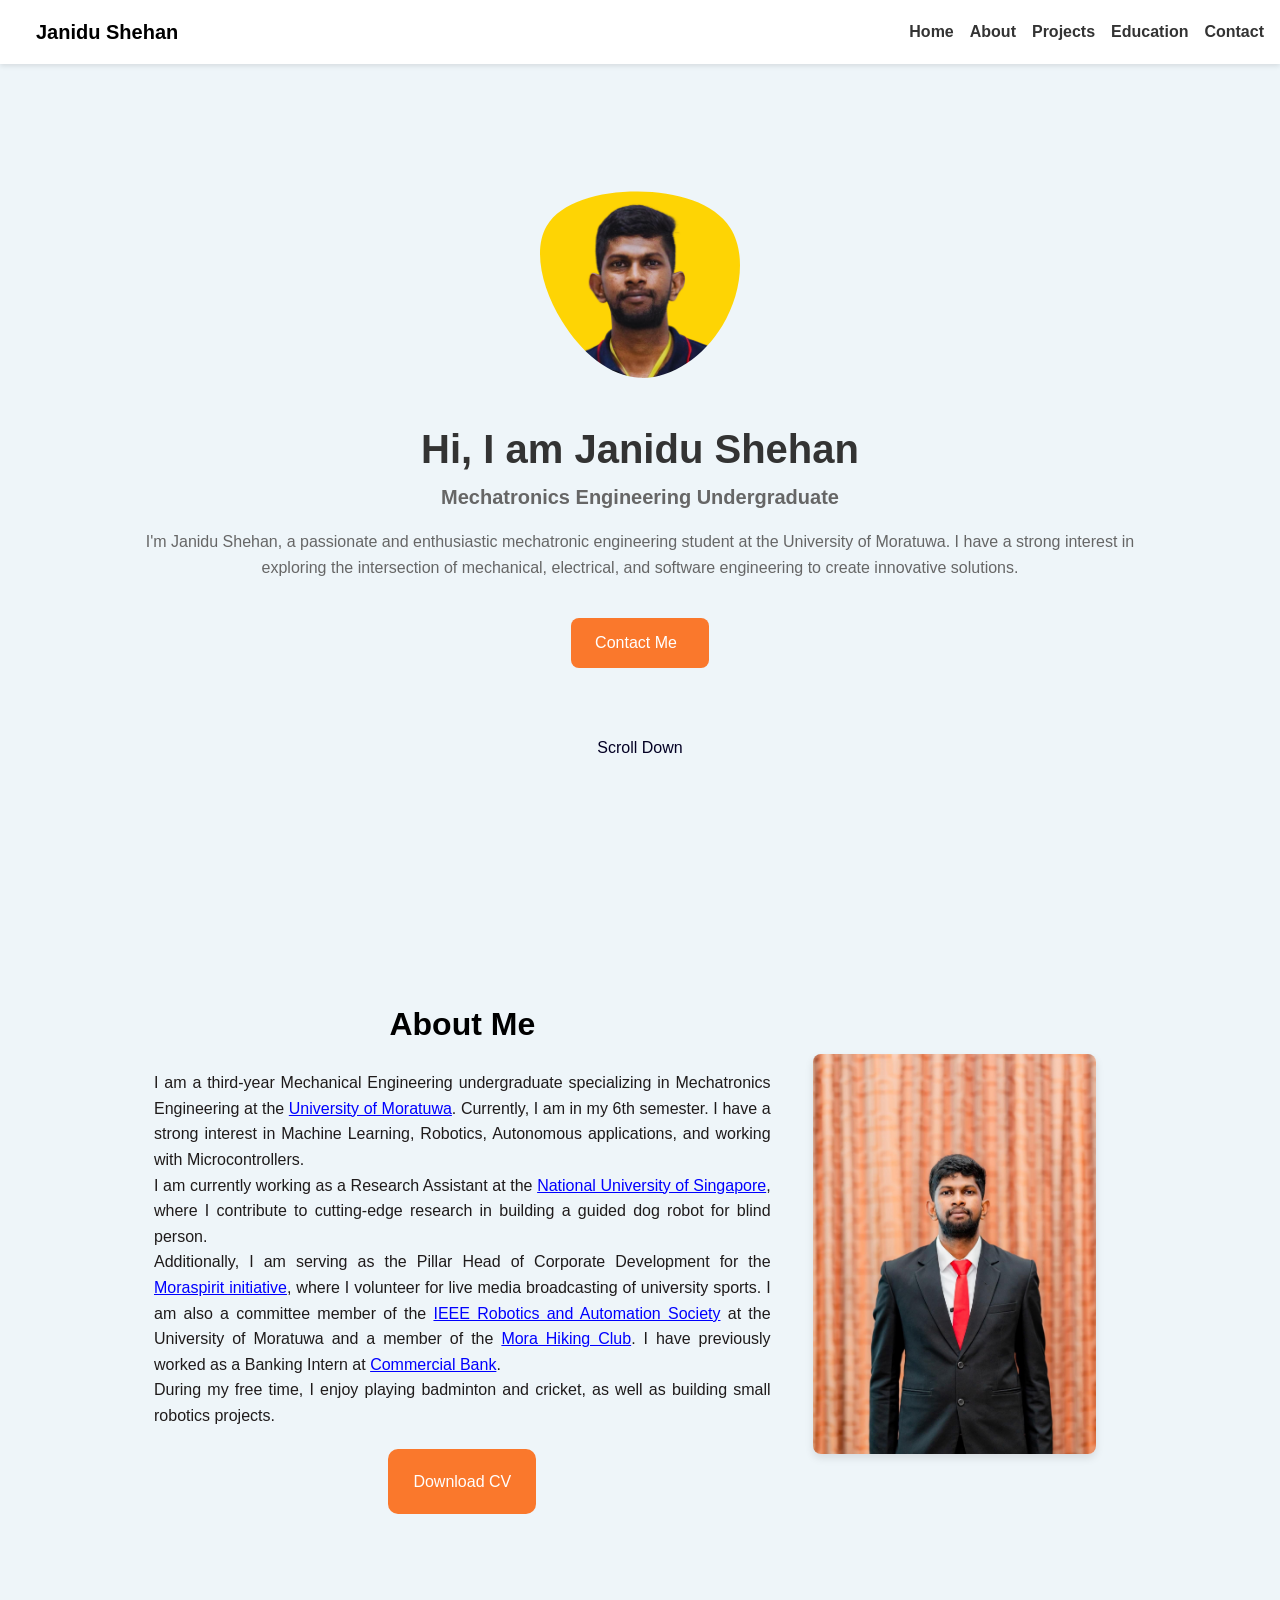
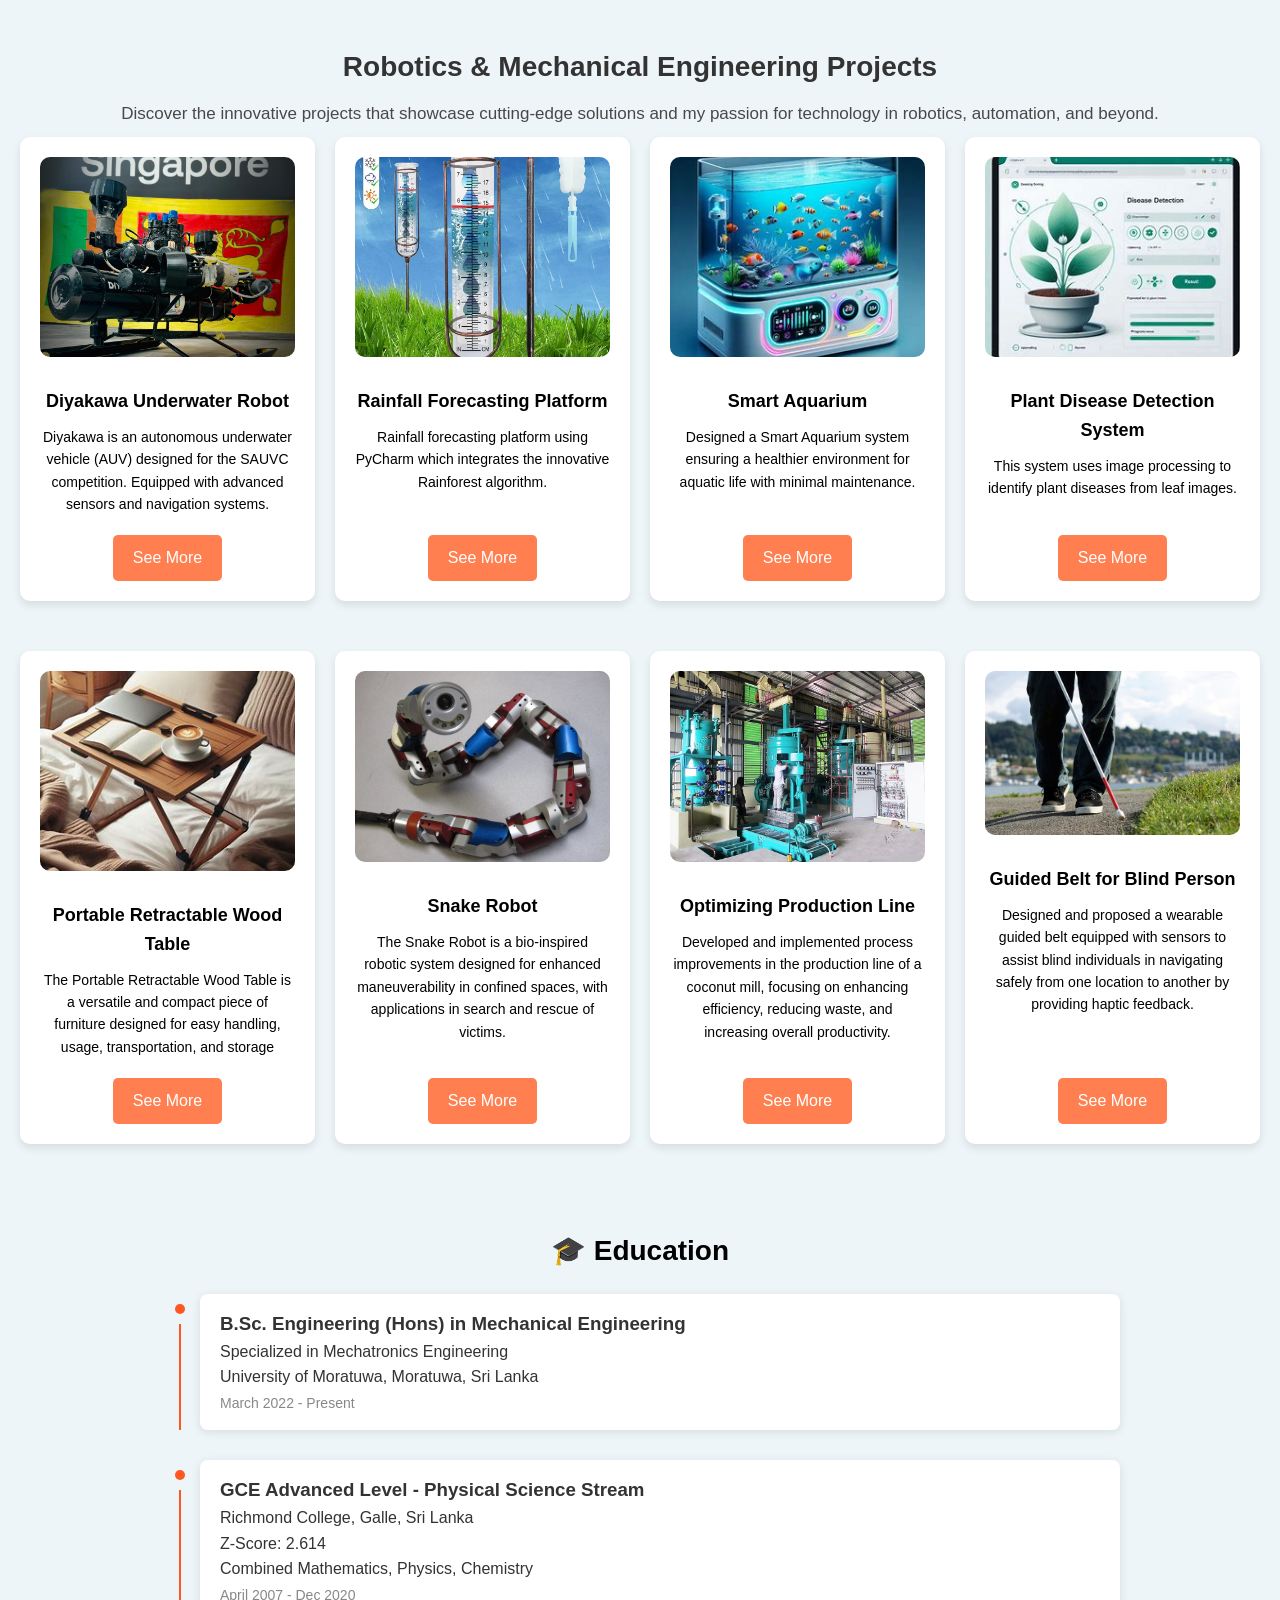
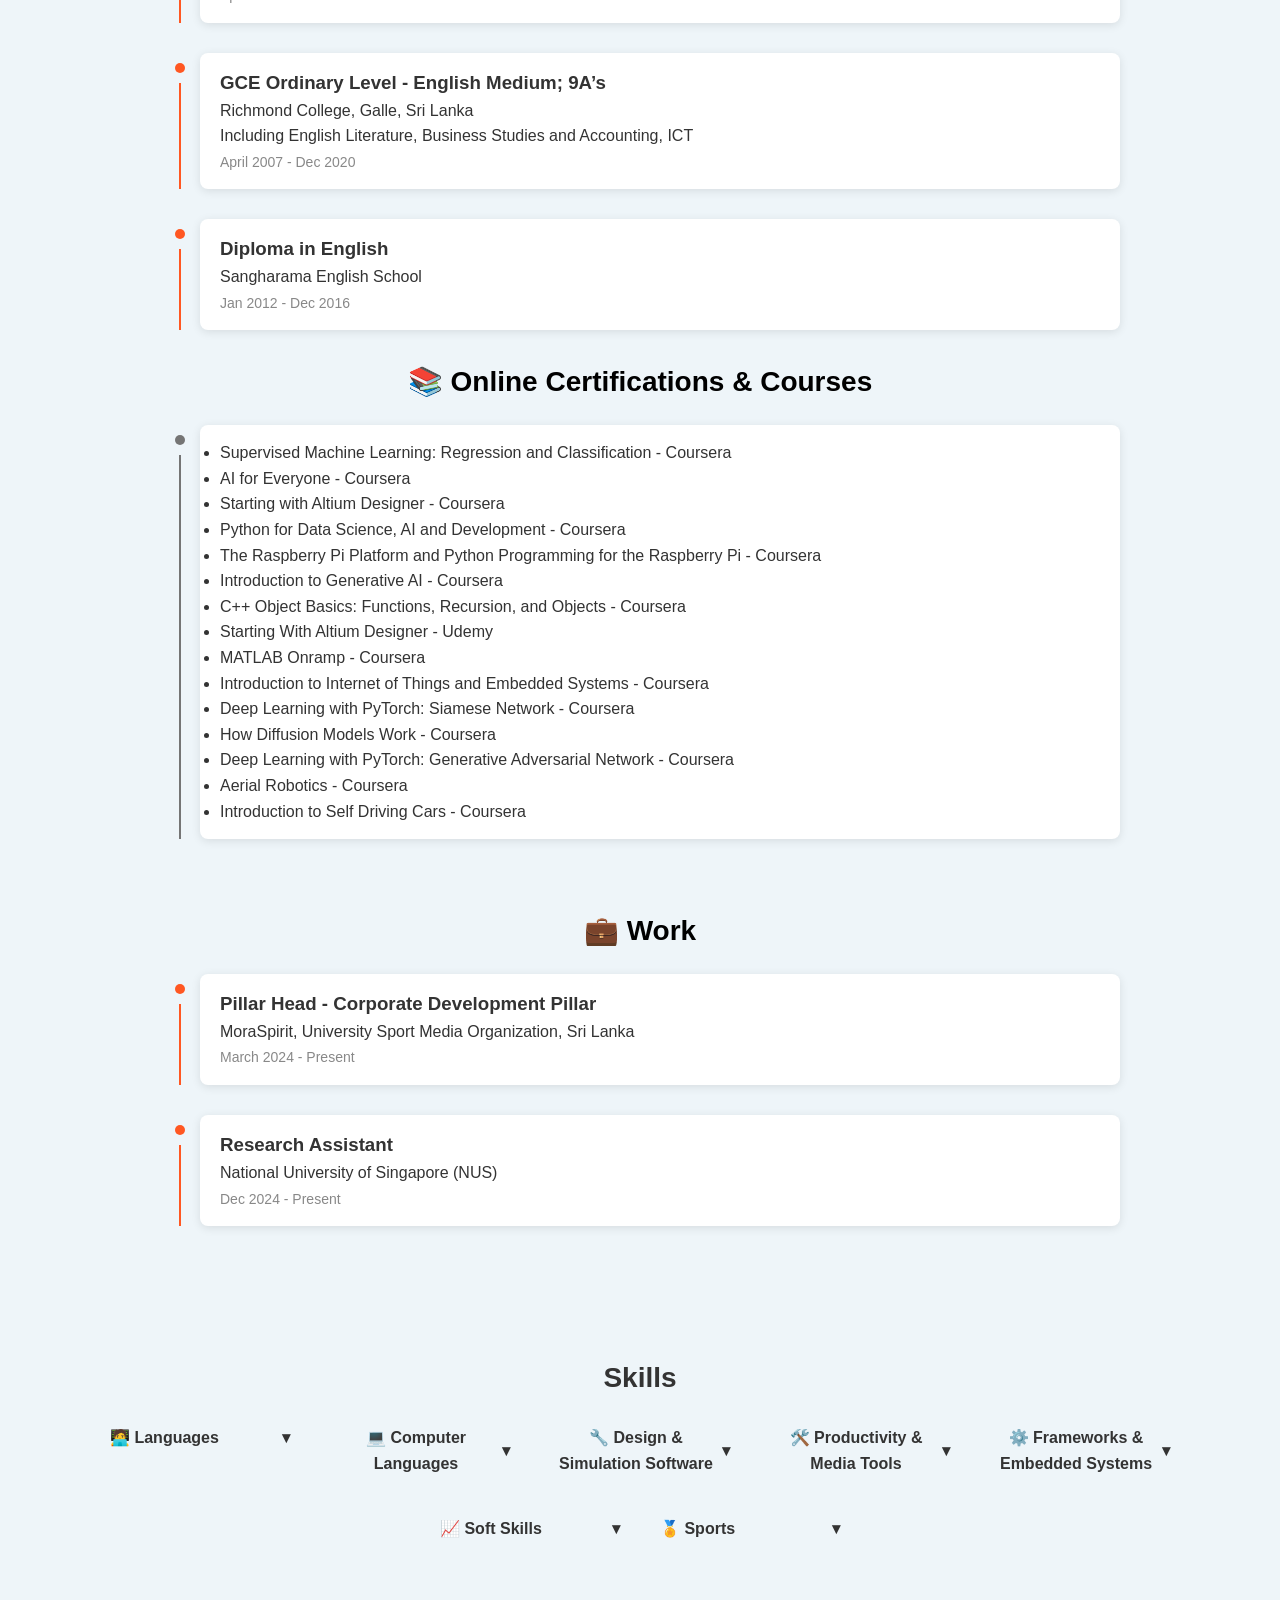
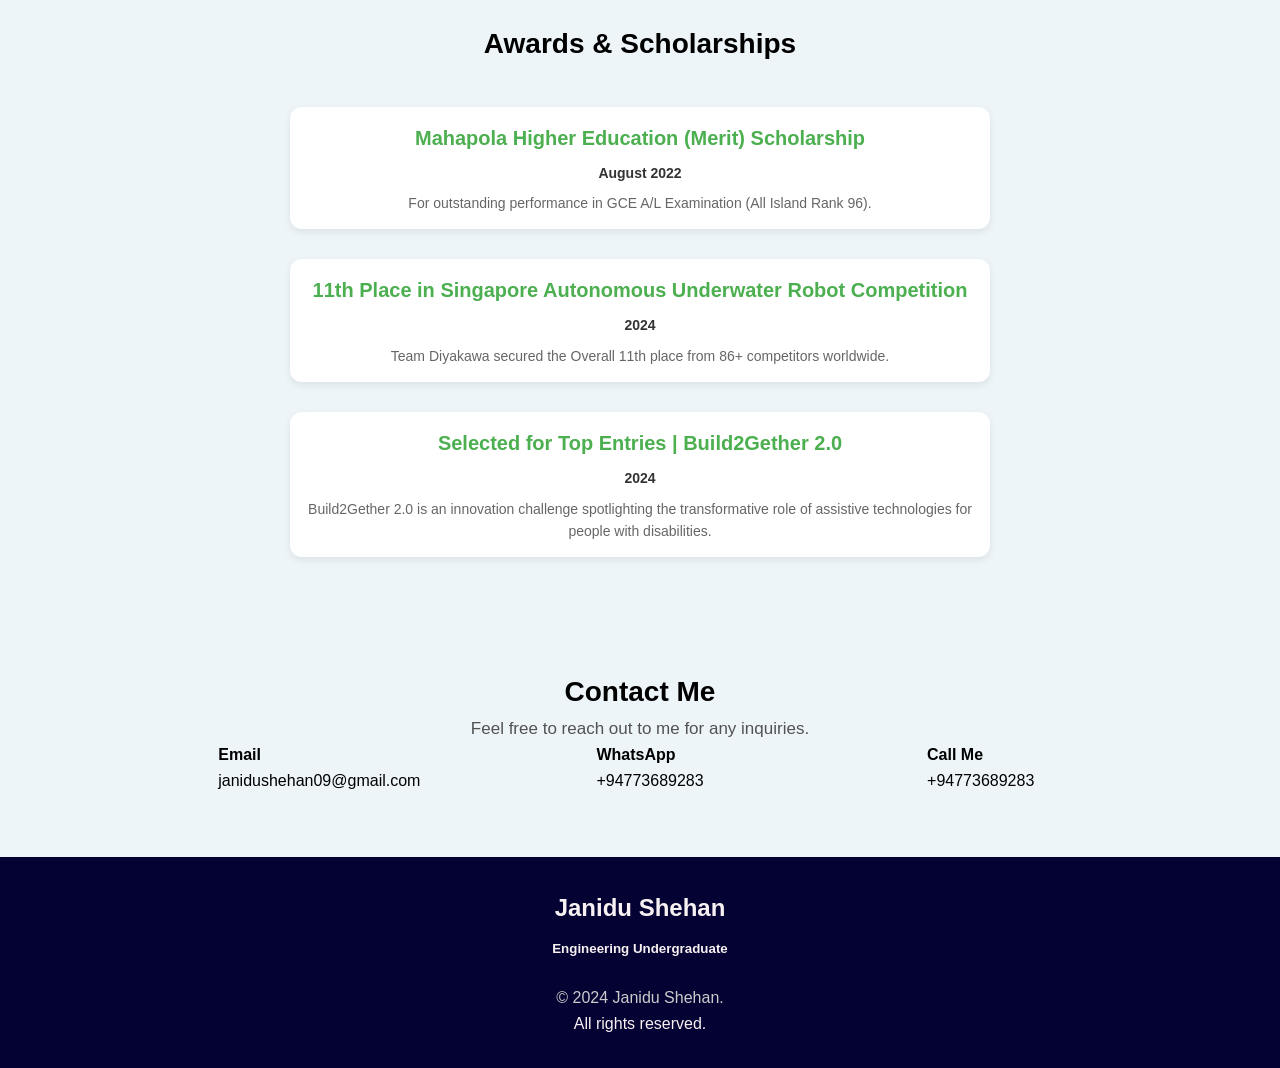
==== index.html @ 2616cb3a "Add files via upload" ====
<!DOCTYPE html>
<html lang="en">
<head>
    <meta charset="UTF-8">
    <meta name="viewport" content="width=device-width, initial-scale=1.0">
    <title>Janidu Shehan's Portfolio</title>
    
    <link rel="stylesheet" href="index.css">
    <link rel="stylesheet" href="https://unicons.iconscout.com/release/v4.0.0/css/line.css">
</head>
<body>
    <!--==================== HEADER ====================-->
    <header class="header" id="header">
        <div class="nav__name">Janidu Shehan</div>


            
        <!-- Navigation Menu for Desktop -->
        <nav class="nav__menu-desktop">
            <ul class="nav__list">
                <li><a href="#home">Home</a></li>
                <li><a href="#about">About</a></li>
                <li><a href="#projects">Projects</a></li>
                <li><a href="#education">Education</a></li>
                <li><a href="#contact">Contact</a></li>
            </ul>
        </nav>
    
    </header>
    
    
    
    
    
    <!--==================== MAIN ====================-->
    <main class="main">
        <!--==================== HOME ====================-->
        <section class="home section" id="home" data-id="home">
            <div class="home__container container grid">
                <div class="home__content grid">
                    <div class="home__social">
                        <a href="https://www.linkedin.com/in/janidu-shehan-0a9076200?utm_source=share&utm_campaign=share_via&utm_content=profile&utm_medium=ios_app&lipi=urn%3Ali%3Apage%3Ad_flagship3_profile_view_base%3BbNlo%2BpvkT2uYwaKYyNKErA%3D%3D" target="_blank" class="home__social-icon">
                            <i class="uil uil-linkedin-alt"></i>
                        </a>
                        <a href="https://web.facebook.com/janidu.shehan/" target="_blank" class="home__social-icon">
                            <i class="uil uil-facebook-f"></i>
                        </a>
                        <a href="https://github.com/Janidu-Shehan" target="_blank" class="home__social-icon">
                            <i class="uil uil-github-alt"></i>
                        </a>
                    </div>

                    <div class="home__img">
                        <svg class="home__blob" viewBox="0 0 200 187" xmlns="http://www.w3.org/2000/svg" xmlns:xlink="http://www.w3.org/1999/xlink">
                            <mask id="mask0" mask-type="alpha">
                                <path d="M190.312 36.4879C206.582 62.1187 201.309 102.826 182.328 134.186C163.346 165.547 
                                130.807 187.559 100.226 186.353C69.6454 185.297 41.0228 161.023 21.7403 129.362C2.45775 
                                97.8511 -7.48481 59.1033 6.67581 34.5279C20.9871 10.1032 59.7028 -0.149132 97.9666 0.00163737C136.23 0.303176 174.193 10.857 190.312 36.4879Z"/>
                            </mask>
                            <g mask="url(#mask0)">
                                <path d="M190.312 36.4879C206.582 62.1187 201.309 102.826 182.328 134.186C163.346 165.547 
                                130.807 187.559 100.226 186.353C69.6454 185.297 41.0228 161.023 21.7403 129.362C2.45775 
                                97.8511 -7.48481 59.1033 6.67581 34.5279C20.9871 10.1032 59.7028 -0.149132 97.9666 
                                0.00163737C136.23 0.303176 174.193 10.857 190.312 36.4879Z"/>
                                <image class="home__blob-img" x="-10%" y="-10%" width="130%" height="130%" xlink:href="Janidu.png"/>
                            </g>
                        </svg>
                    </div>
                    

                    <div class="home__data">
                        <h1 class="home__title">Hi, I am Janidu Shehan</h1>
                        <h3 class="home__subtitle">Mechatronics Engineering Undergraduate</h3>
                        <p class="home__description">I'm Janidu Shehan, a passionate and enthusiastic mechatronic engineering student at the University of Moratuwa. I have a strong interest in exploring the intersection of mechanical, electrical, and software engineering to create innovative solutions.</p>
                        <a href="#contact" class="button button--flex">
                            Contact Me <i class="uil uil-message button__icon"></i>
                        </a>
                    </div>
                </div>

                <div class="home__scroll">
                    <a href="#about" class="home__scroll-button button--flex">
                        <i class="uil uil-mouse-alt home__scroll-mouse"></i>
                        <span class="home__scroll-name">Scroll Down</span>
                        <i class="uil uil-arrow-down home__scroll-arrow"></i>
                    </a>
                </div>
            </div>
        </section>

        <!--==================== ABOUT ====================-->
        <section class="about section" id="about">
            <div class="about__container container grid">
                <div class="about__data">
                    <h2 class="about__title">About Me</h2>
                    <p class="about__description">
                    I am a third-year Mechanical Engineering undergraduate specializing in Mechatronics Engineering at the <a href="https://uom.lk/" class="link">University of Moratuwa</a>. Currently, I am in my 6th semester. I have a strong interest in Machine Learning, Robotics, Autonomous applications, and working with Microcontrollers.<br>
                        
                    I am currently working as a Research Assistant at the <a href="https://nus.edu.sg/" class="link">National University of Singapore</a>, where I contribute to cutting-edge research in building a guided dog robot for blind person.<br>  

Additionally, I am serving as the Pillar Head of Corporate Development for the <a href="https://www.moraspirit.com/" class="link">Moraspirit initiative</a>, where I volunteer for live media broadcasting of university sports. I am also a committee member of the <a href="https://edu.ieee.org/lk-uomras/" class="link">IEEE Robotics and Automation Society</a> at the University of Moratuwa and a member of the <a href="https://morahiking.com/" class="link">Mora Hiking Club</a>.

I have previously worked as a Banking Intern at <a href="https://www.combank.lk/" class="link">Commercial Bank</a>. <br>  
During my free time, I enjoy playing badminton and cricket, as well as building small robotics projects.

                    </p>
                    <a href="https://drive.google.com/file/d/1sBrC96pf0AJhEsWZCk4Ky5JmNVgJFZHC/view?usp=drive_link" class="download-btn" download>Download CV
                    <i class="uil uil-download-alt"></i></a>

                </div>

                <div class="about__img">
                    <img src="self.jpg" alt="Profile Picture">
                </div>
                
             
                   
              


            </div>
        </section>

<!--==================== Project ====================-->
<section class="project section" id="projects">
    <div class="projects-container">
      <h2>Robotics & Mechanical Engineering Projects</h2>
      <p>Discover the innovative projects that showcase cutting-edge solutions and my passion for technology in robotics, automation, and beyond.</p>
      <div class="projects-grid">
        
        <!-- First Row of Projects -->
        <div class="project-card">
          <div class="project-img">
            <img src="Diyakawa.jpg" alt="Diyakawa">
          </div>
          <h4>Diyakawa Underwater Robot</h4>
          <p>Diyakawa is an autonomous underwater vehicle (AUV) designed for the SAUVC competition. Equipped with advanced sensors and navigation systems.</p>
          <a href="https://drive.google.com/file/d/1JPuo8tuUWJCCtixEEU5rSEVRnb4HnbSg/view?usp=drive_link" target="_blank" class="see-more-btn">See More</a>
        </div>
  
        <div class="project-card">
          <div class="project-img">
            <img src="rain.jpg" alt="Rainfall Forecasting Platform">
          </div>
          <h4>Rainfall Forecasting Platform</h4>
          <p>Rainfall forecasting platform using PyCharm which integrates the innovative Rainforest algorithm.</p>
          <a href="https://drive.google.com/file/d/1yKgUcIMYJjT_TtgQOnW6aX3XB7PwKkC-/view?usp=drive_link" target="_blank" class="see-more-btn">See More</a>
        </div>
  
        <div class="project-card">
          <div class="project-img">
            <img src="smart aquarium.jpg" alt="Smart Aquarium">
          </div>
          <h4>Smart Aquarium</h4>
          <p>Designed a Smart Aquarium system ensuring a healthier environment for aquatic life with minimal maintenance.</p>
          <a href="https://drive.google.com/your_link" target="_blank" class="see-more-btn">See More</a>
        </div>
  
        <div class="project-card">
          <div class="project-img">
            <img src="plant.jpg" alt="Plant Disease Detection System">
          </div>
          <h4>Plant Disease Detection System</h4>
          <p>This system uses image processing to identify plant diseases from leaf images.</p>
          <a href="https://drive.google.com/file/d/1yKgUcIMYJjT_TtgQOnW6aX3XB7PwKkC-/view?usp=drive_link" target="_blank" class="see-more-btn">See More</a>
        </div>
        
        <!-- Second Row of Projects -->
        <div class="project-card">
          <div class="project-img">
            <img src="table.jpg" alt="Retractable Wood Table">
          </div>
          <h4>Portable Retractable Wood Table</h4>
          <p>The Portable Retractable Wood Table is a versatile and compact piece of furniture designed for easy handling, usage,
            transportation, and storage</p>
          <a href="https://docs.google.com/presentation/d/191firjqHZA8aDeOVagi-dzm7ZOom0FAR/edit?usp=sharing&ouid=116233717061136752529&rtpof=true&sd=true" target="_blank" class="see-more-btn">See More</a>
        </div>

        <div class="project-card">
            <div class="project-img">
                <img src="download.webp" alt="Snake Robot">
            </div>
            <h4>Snake Robot</h4>
            <p>The Snake Robot is a bio-inspired robotic system designed for enhanced maneuverability in confined spaces, with applications in search and rescue of victims.</p>
            <a href="https://docs.google.com/presentation/d/1zApFgDBgnyAVA0bX57vwp-z-V3wXVsdU/edit?usp=drive_link&ouid=116233717061136752529&rtpof=true&sd=true" target="_blank" class="see-more-btn">See More</a>
        </div>
        

        <div class="project-card">
            <div class="project-img">
                <img src="coconut.jpg" alt="Coconut Mill">
            </div>
            <h4>Optimizing Production Line</h4>
            <p>Developed and implemented process improvements in the production line of a coconut mill, focusing on enhancing efficiency, reducing waste, and increasing overall productivity.</p>
            <a href="https://drive.google.com/file/d/15gvzbxELsHIS7APAZWAWMrhJKzcW1u-b/view?usp=sharing" target="_blank" class="see-more-btn">See More</a>
        </div>

        <div class="project-card">
            <div class="project-img">
                <img src="blind.jpg" alt="Guided Belt for Blind Person">
            </div>
            <h4>Guided Belt for Blind Person</h4>
            <p>Designed and proposed a wearable guided belt equipped with sensors to assist blind individuals in navigating safely from one location to another by providing haptic feedback.</p>
            <a href="https://drive.google.com/file/d/1Me8ic1AidbtBzQ2K1n-lH2GnsyM14Oun/view?usp=sharing" target="_blank" class="see-more-btn">See More</a>
        </div>
        
        
      </div>
    </div>
</section>


<!--==================== Education ====================-->

<!-- Education Section -->
<section id="education">
    <div class="timeline-container">
        <div class="timeline-section">
            <h2>🎓 Education</h2>

            <div class="timeline-item">
                <div class="timeline-content">
                    <h3>B.Sc. Engineering (Hons) in Mechanical Engineering</h3>
                    <p>Specialized in Mechatronics Engineering</p>
                    <p>University of Moratuwa, Moratuwa, Sri Lanka</p>
                    <span class="date">March 2022 - Present</span>
                </div>
            </div>

            <div class="timeline-item">
                <div class="timeline-content">
                    <h3>GCE Advanced Level - Physical Science Stream</h3>
                    <p>Richmond College, Galle, Sri Lanka</p>
                    <p>Z-Score: 2.614</p>
                    <p>Combined Mathematics, Physics, Chemistry</p>
                    <span class="date">April 2007 - Dec 2020</span>
                </div>
            </div>

            <div class="timeline-item">
                <div class="timeline-content">
                    <h3>GCE Ordinary Level - English Medium; 9A’s</h3>
                    <p>Richmond College, Galle, Sri Lanka</p>
                    <p>Including English Literature, Business Studies and Accounting, ICT</p>
                    <span class="date">April 2007 - Dec 2020</span>
                </div>
            </div>

            <div class="timeline-item">
                <div class="timeline-content">
                    <h3>Diploma in English</h3>
                    <p>Sangharama English School</p>
                    <span class="date">Jan 2012 - Dec 2016</span>
                </div>
            </div>
        </div>

        <!-- Additional Certifications Section -->
        <div class="timeline-section">
            <h2>📚 Online Certifications & Courses</h2>

            <div class="timeline-item">
                <div class="timeline-content">
                    <ul>
                        <li>Supervised Machine Learning: Regression and Classification - Coursera</li>
                        <li>AI for Everyone - Coursera</li>
                        <li>Starting with Altium Designer - Coursera</li>
                        <li>Python for Data Science, AI and Development - Coursera</li>
                        <li>The Raspberry Pi Platform and Python Programming for the Raspberry Pi - Coursera</li>
                        <li>Introduction to Generative AI - Coursera</li>
                        <li>C++ Object Basics: Functions, Recursion, and Objects - Coursera</li>
                        <li>Starting With Altium Designer - Udemy</li>
                        <li>MATLAB Onramp - Coursera</li>
                        <li>Introduction to Internet of Things and Embedded Systems - Coursera</li>
                        <li>Deep Learning with PyTorch: Siamese Network - Coursera</li>
                        <li>How Diffusion Models Work - Coursera</li>
                        <li>Deep Learning with PyTorch: Generative Adversarial Network - Coursera</li>
                        <li>Aerial Robotics - Coursera</li>
                        <li>Introduction to Self Driving Cars - Coursera</li>
                    </ul>
                </div>
            </div>
        </div>
    </div>
</section>

<!-- Work Section -->
<section id="work">
    <div class="timeline-container">
        <div class="timeline-section">
            <h2>💼 Work</h2>

            <div class="timeline-item">
                <div class="timeline-content">
                    <h3>Pillar Head - Corporate Development Pillar</h3>
                    <p>MoraSpirit, University Sport Media Organization, Sri Lanka</p>
                    <span class="date">March 2024 - Present</span>
                </div>
            </div>

            <div class="timeline-item">
                <div class="timeline-content">
                    <h3>Research Assistant</h3>
                    <p>National University of Singapore (NUS)</p>
                    <span class="date">Dec 2024 - Present</span>
                </div>
            </div>
        </div>
    </div>
</section>


        <!--==================== Skills section ====================-->
        <section class="skills-section" id="skills">
            <div class="skills-container">
                <h2>Skills</h2>
                <div class="skills-grid">
        
                    <!-- Languages Section -->
                    <div class="skills-category">
                        <input type="checkbox" id="languages" class="toggle">
                        <label for="languages" class="skills-toggle">🧑‍💻 Languages <span>&#9662;</span></label>
                        <div class="skills-content">
                            <ul>
                                <li>English (Professional Proficiency)</li>
                                <li>Sinhala (Native Proficiency)</li>
                            </ul>
                        </div>
                    </div>
        
                    <!-- Computer Languages Section -->
                    <div class="skills-category">
                        <input type="checkbox" id="computer-languages" class="toggle">
                        <label for="computer-languages" class="skills-toggle">💻 Computer Languages <span>&#9662;</span></label>
                        <div class="skills-content">
                            <ul>
                                <li>Python</li>
                                <li>C</li>
                                <li>C++</li>
                            </ul>
                        </div>
                    </div>
        
                    <!-- Design & Simulation Software -->
                    <div class="skills-category">
                        <input type="checkbox" id="design-simulation" class="toggle">
                        <label for="design-simulation" class="skills-toggle">🔧 Design & Simulation Software <span>&#9662;</span></label>
                        <div class="skills-content">
                            <ul>
                                <li>PCB Designing (Altium)</li>
                                <li>3D Designing (SolidWorks, AutoCAD, Solid Edge)</li>
                                <li>MATLAB</li>
                                <li>FluidSim</li>
                                <li>COMSOL Multiphysics</li>
                                <li>Ansys</li>
                            </ul>
                        </div>
                    </div>

                    <!-- Productivity & Media Tools -->
                    <div class="skills-category">
                        <input type="checkbox" id="productivity-media" class="toggle">
                        <label for="productivity-media" class="skills-toggle">🛠️ Productivity & Media Tools <span>&#9662;</span></label>
                        <div class="skills-content">
                            <ul>
                                <li>MS Office</li>
                                <li>Trello</li>
                                <li>Social Media Management</li>
                                <li>Video Editing (Premier Pro, Canva)</li>
                            </ul>
                        </div>
                    </div>

        
                    <!-- Frameworks & Embedded Systems Section -->
                    <div class="skills-category">
                        <input type="checkbox" id="frameworks" class="toggle">
                        <label for="frameworks" class="skills-toggle">⚙️ Frameworks & Embedded Systems <span>&#9662;</span></label>
                        <div class="skills-content">
                            <ul>
                                <li>PyTorch</li>
                                <li>OpenCV</li>
                                <li>TensorFlow</li>
                                <li>Raspberry Pi</li>
                                <li>Arduino  Node MCU</li>
                                <li>Jetson Nano</li>
                            </ul>
                        </div>
                    </div>
        
                    <!-- Soft Skills Section -->
                    <div class="skills-category">
                        <input type="checkbox" id="soft-skills" class="toggle">
                        <label for="soft-skills" class="skills-toggle">📈 Soft Skills <span>&#9662;</span></label>
                        <div class="skills-content">
                            <ul>
                                <li>Time Management</li>
                                <li>Communication</li>
                                <li>Leadership, Time Management</li>
                                <li>Fast Learning</li>
                                <li>Teamwork</li>
                                <li>People Management</li>
                            </ul>
                        </div>
                    </div>
        
                    <!-- Sports Section -->
                    <div class="skills-category">
                        <input type="checkbox" id="sports" class="toggle">
                        <label for="sports" class="skills-toggle">🏅 Sports <span>&#9662;</span></label>
                        <div class="skills-content">
                            <ul>
                                <li>Badminton</li>
                                <li>Swimming</li>
                                <li>Hockey</li>
                                <li>Cricket</li>
                            </ul>
                        </div>
                    </div>
        
                </div>
            </div>
        </section>
        
        <!--==================== Achievements====================-->
        <section class="awards-section" id="awards">
            <h2 class="section-title">Awards & Scholarships</h2>
            <div class="awards-timeline">
                <div class="award-card">
                    <h3>Mahapola Higher Education (Merit) Scholarship</h3>
                    <p>August 2022</p>
                    <p>For outstanding performance in GCE A/L Examination (All Island Rank 96).</p>
                </div>
                <div class="award-card">
                    <h3>11th Place in Singapore Autonomous Underwater Robot Competition</h3>
                    <p>2024</p>
                    <p>Team Diyakawa secured the Overall 11th place from 86+ competitors worldwide.</p>
                </div>
                <div class="award-card">
                    <h3>Selected for Top Entries | Build2Gether 2.0</h3>
                    <p>2024</p>
                    <p>Build2Gether 2.0 is an innovation challenge spotlighting the transformative role of assistive technologies for people with disabilities.</p>
                </div>
            </div>
        </section>
        
        <!--==================== CONTACT ====================-->
        <section class="contact section" id="contact">
            <div class="contact__container container grid">
                <div class="contact__data">
                    <h2 class="contact__title">Contact Me</h2>
                    <p class="contact__description">Feel free to reach out to me for any inquiries.</p>
                    
                    <div class="contact-info">
                        <div class="contact-details">
                            <i class="uil uil-envelope"></i>
                            <p><strong>Email</strong><br>janidushehan09@gmail.com</a></p>
                        </div>
                        
                        <div class="contact-details">
                            <i class="uil uil-whatsapp"></i>
                            <p><a href="https://wa.me/+94773689283" target="_blank"><strong>WhatsApp</strong></a><br>+94773689283</p>
                        </div>
                        <div class="contact-details">
                            <i class="uil uil-phone"></i>
                            <p><strong>Call Me</strong><br>+94773689283</p>
                        </div>
                    </div>
        <!--
                    <form onsubmit="sendEmail(); this.reset(); return false;" class="contact__form grid">
                        <input type="text" id="name" class="contact__input" placeholder="Enter Your Full Name" required>
                        <input type="email" id="email" class="contact__input" placeholder="Enter your Email Address" required>
                        <textarea id="message" class="contact__textarea" placeholder="Enter your Message" required></textarea>
                        <button type="submit" class="button contact__button">Send Message <i class="uil uil-message button__icon"></i></button>
                    </form>
                    
                    <script src="https://smtpjs.com/v3/smtp.js"></script>
                    <script>
                        function sendEmail() {
                            var name = document.getElementById("name").value;
                            var email = document.getElementById("email").value;
                            var message = document.getElementById("message").value;
                            
                            Email.send({
                                Host: "smtp.elasticemail.com",
                                Username: "janidushehan09@gmail.com",
                                Password: "8A9F898DFDA6D5A13687E9E1BEDB3C69B179",
                                To: 'janidushehan09@gmail.com',
                                From: email,
                                Subject: "New Contact Form Enquiry from " + name,
                                Body: "Name: " + name + "<br>Email: " + email + "<br>Message: " + message
                            }).then(
                                message => alert("Message sent successfully!")
                            ).catch(
                                error => alert("Failed to send message: " + error)
                            );
                        }
                    </script>
                    -->
                    
        </section>
        </main>
        
    </main>

    <!--==================== FOOTER ====================-->
    <footer class="footer">
        <div class="footer__container container">
            <h3 class="footer__title1">Janidu Shehan</h3>
            <h1 class="footer__title2" style="font-size: smaller;">Engineering Undergraduate</h1>

            <div class="footer__social">
                <a href="https://www.linkedin.com/in/janidu-shehan-0a9076200?utm_source=share&utm_campaign=share_via&utm_content=profile&utm_medium=ios_app&lipi=urn%3Ali%3Apage%3Ad_flagship3_profile_view_base%3BbNlo%2BpvkT2uYwaKYyNKErA%3D%3D" target="_blank" class="home__social-icon">
                    <i class="uil uil-linkedin-alt"></i>
                </a>
                <a href="https://web.facebook.com/janidu.shehan/" target="_blank" class="home__social-icon">
                    <i class="uil uil-facebook-f"></i>
                </a>
                <a href="https://github.com/Janidu-Shehan" target="_blank" class="home__social-icon">
                    <i class="uil uil-github-alt"></i>
                </a>
            </div>
            <p class="footer__copy">&copy; 2024 Janidu Shehan.</p> 
            <p class="footer__copy"></p>All rights reserved.</p>
        </div>
    </footer>

    <script src="app.js"></script>
</body>
</html>
---- index.css ----
/*==================== RESET ====================*/
* {
    margin: 0;
    padding: 0;
    box-sizing: border-box;
}

body {
    font-family: 'Poppins', sans-serif;
    background-color: #eef5f9;
    color: #333;
    line-height: 1.6;
}

a {
    text-decoration: none;
    color: inherit;
}

img {
    max-width: 100%;
    display: block;
}
/*--------Header-----------*/
.header {
    display: flex;
    justify-content: space-between;
    align-items: center;
    background-color: #ffffff;
    padding: 0.5rem 1rem;
    height: 4rem;
    position: fixed;
    width: 100%;
    z-index: 100;
    box-shadow: 0 2px 5px rgba(0, 0, 0, 0.1);
}

.nav__name {
    font-size: 1.5rem;
    font-weight: bold;
    color: #fc4c00;
}

/* Desktop Navigation Menu */
.nav__menu-desktop {
    display: flex;
}

.nav__menu-desktop ul {
    display: flex;
    list-style: none;
    gap: 1rem;
}

.nav__menu-desktop ul li a {
    text-decoration: none;
    font-size: 1rem;
    font-weight: bold;
    color: #333;
    transition: color 0.3s ease;
}

.nav__menu-desktop ul li a:hover {
    color: #fa3600;
}

/* Mobile Menu */
.nav__toggle {
    display: none; /* Hidden checkbox */
}

.nav__toggle-label {
    display: none; /* Hidden by default */
    cursor: pointer;
    font-size: 1.5rem;
    background-color: #f96530;
    color: white;
    padding: 0.5rem 1rem;
    border: none;
    border-radius: 5px;
    transition: background-color 0.3s ease;
}

.nav__toggle-label:hover {
    background-color: #ff7f50;
}

.nav__menu-mobile {
    display: none;
    flex-direction: column;
    background-color: #ffffff;
    box-shadow: 0 4px 8px rgba(0, 0, 0, 0.1);
    position: absolute;
    top: 4rem;
    left: 0;
    width: 100%;
    z-index: 200;
}

.nav__menu-mobile ul {
    list-style: none;
    padding: 0;
    margin: 0;
}

.nav__menu-mobile ul li {
    border-bottom: 1px solid #f0f0f0;
    padding: 0.75rem 1rem;
    text-align: center;
}

.nav__menu-mobile ul li:last-child {
    border-bottom: none;
}

.nav__menu-mobile ul li a {
    text-decoration: none;
    font-size: 1.2rem;
    font-weight: bold;
    color: #333;
    transition: background-color 0.3s ease, color 0.3s ease;
}

.nav__menu-mobile ul li a:hover {
    background-color: #f96530;
    color: #fff;
}

/* Toggle mobile menu visibility */
.nav__toggle:checked ~ .nav__menu-mobile {
    display: flex; /* Show menu when checkbox is checked */
    animation: slideDown 0.3s ease;
}

/* Animation for dropdown menu */
@keyframes slideDown {
    from {
        opacity: 0;
        transform: translateY(-20px);
    }
    to {
        opacity: 1;
        transform: translateY(0);
    }
}

/* ==================== RESPONSIVE STYLES ==================== */
@media screen and (max-width: 768px) {
    .nav__menu-desktop {
        display: none; /* Hide desktop menu */
    }

    .nav__toggle-label {
        display: block; /* Show toggle button */
    }

    .nav__menu-mobile {
        position: static;
    }
}




.nav__name {
    color: black;
    font-size: 20px;
    font-weight: bold;
    text-align: center;
    margin-right:450px;
    margin-left: 20px;
    font-family: 'Poppins', sans-serif;
}


.nav__item {
    position: relative;
}

.nav__link {
    color: black;
    font-size: 15px;
    transition: color 0.3s;
    cursor: pointer;
    margin-right:20px;
    font-weight: bold;
    font-family: 'Poppins', sans-serif;
}

.nav__link:hover{
    color: #ff6347;
}

.nav__icon {
    font-size: 1.2rem;
}

/*==================== MAIN ====================
.main {
    padding-top: 4rem;  Ensure content is not hidden behind the header 
}
*/
.section {
    padding: 35px 0;
}

.container {
    max-width: 1024px;
    margin: 0 auto;
    padding: 0 1rem;
}

/*==================== HOME ====================*/
.home {
    display: flex;
    align-items: center;
    justify-content: center;
    min-height: 100vh;
    background-color: #eef5f9; /* Light friendly blue */
}

.home__container {
    display: grid;
    gap: 2rem;
    text-align: center;
    margin-top: 0;
}

.home__content {
    display: grid;
    align-items: center;
    gap: 2rem;
}

.home__social {
    display: flex;
    flex-direction: column; /* Arrange items vertically */
    gap: 1rem;
    justify-content: center;
    position: fixed; /* Fix the position on the page */
    top: 30%; /* Adjust top position as needed */
    left: 1rem; /* Adjust left position to place it at the left end */
    margin-top: 0; /* Remove margin-top */
    margin-left:20px
}

.home__social-icon {
    font-size: 1.5rem;
    color: #fab25f;
    transition: color 0.3s;
}

.home__social-icon:hover {
    color: #0e1364; /* Change hover color */
}

.home__img {
    display: flex;
    justify-content: center;
    align-items: center;
    position: relative;
    margin-top:46px;
}

.home__blob {
    width: 200px;
    height: 200px;
}

.home__blob img {
    width: 130px;
    height: auto;
    display: block;
    object-fit: cover;
}

.home__data {
    text-align: center;

}

.home__title {
    font-size: 2.5rem;
    font-weight: bold;
    color: #333;
}

.home__subtitle {
    font-size: 1.25rem;
    color: #666;
    margin-bottom: 1rem;
}

.home__description {
    font-size: 1rem;
    color: #666;
    margin-bottom: 18px;
}

.button {
    display: inline-flex;
    align-items: center;
    padding: 0.75rem 1.5rem;
    background-color: #fa782c; /* Button color */
    color: #fff;
    border: none;
    border-radius: 0.5rem;
    text-decoration: none;
    font-size: 1rem;
    margin-top: 20px;
    transition: background-color 0.3s;
}

.button:hover {
    background-color: #0e1364; /* Darker color on hover */
}

.button__icon {
    font-size: 1.2rem;
    margin-left: 0.5rem;
}

.home__scroll {
    text-align: center;
    margin-top: 30px;
}

.home__scroll-button {
    display: inline-flex;
    align-items: center;
    color: #040124;
    text-decoration: none;
    transition: color 0.3s;
    transition:transform 0.3s;
}

.home__scroll-button:hover {
    color: #ff6347; /* Change hover color */
    transform: translateY(5px); /* Move down by 5px */
}

.home__scroll-mouse {
    font-size: 2rem;
}

.home__scroll-name {
    margin: 0 0.5rem;
    font-size: 1rem;
}

.home__scroll-arrow {
    font-size: 1.5rem;
}

/*==================== ABOUT ====================*/
.about {
    background-color: #eef5f9; /* Light friendly blue */
    padding: 4rem 0;
}

.about__container {
    display: grid;
    gap: 2rem;
    text-align: center;
}

.about__title {
    font-size: 2rem;
    font-weight: bold;
    color: #000000;
    margin-bottom:10px;
    margin-top:5px;
   
}

.about__container {
    display: flex;
    align-items: center;
    margin-bottom: 2rem;
    margin-top: 30px;

}

.about__img {
    margin-right: 40px; /* Adjust the spacing between the image and the text */
}

.about__description {
    margin-top:20px;
    font-size: 1rem;
    color: #1f1b1b;
    margin-left: 10px; /* Remove the left margin */
    margin-right: 10px;
    text-align: justify;
    margin-bottom:10px;

}
.about__description a {
    text-decoration: underline;
    color: blue; /* Set link color to blue */
}

.about__img img {
    width: 1200px;
    height: 400px;
    border-radius: 0.5rem;
    box-shadow: 0 4px 8px rgba(0, 0, 0, 0.1);
}
.download-btn {
    display: inline-block;
    background-color: #fa782c;
    color: white;
    padding: 20px 25px;
    font-size: 1rem;
    text-align: center;
    text-decoration: none;
    border-radius: 10px; /* Curved corners */
    border: none;
    cursor: pointer;
    transition: background-color 0.3s;
    margin-top:10px;
}
.download-btn:hover {
    background-color:  #0e1364;
}

.about__data {
    text-align: center;
}

/*==================== Project ====================*/
.projects-container {
    text-align: center;
    padding: 0px 20px;
    background-color: #eef5f9; /* Light friendly blue */
}

.projects-container h2 {
    font-size: 28px;
    margin-bottom: 10px;
}

.projects-container p {
    font-size: 17px;
    color: #494848;
    margin-bottom: 10px;
}

.projects-grid {
    display: grid;
    grid-template-columns: repeat(4, 1fr); /* Four equal columns */
    gap: 20px; /* Space between cards */
}

.project-card {
    background: #ffffff;
    color: rgb(0, 0, 0);
    border-radius: 10px;
    padding: 20px;
    text-align: center;
    margin-bottom: 30px;
    transition: transform 0.3s ease, box-shadow 0.3s ease;
    box-shadow: 0 4px 8px rgba(0, 0, 0, 0.1);
    display: flex;
    flex-direction: column;
    justify-content: space-between;
    flex: 1;
}

.project-card:hover {
    transform: translateY(-10px);
    box-shadow: 0 10px 20px rgba(0, 0, 0, 0.2);
    background-color: #f0a74f;
}

.project-img img {
    width: 100%;
    max-height: 200px; /* Ensure consistent image height */
    object-fit: cover;
    border-radius: 10px;
    margin-bottom: 15px;
}

.project-card h4 {
    font-size: 18px;
    margin: 15px 0 10px;
}

.project-card p {
    font-size: 14px;
    color: #000000;
    margin-bottom: auto;
}
/* Hide social icons in the Projects section */
.projects:has(.home__social) .home__social {
    display: none; /* Hides the social icons */
}

.see-more-btn {
    margin-top: 20px;
    padding: 10px 20px;
    background-color: #ff7f50; /* Orange color */
    color: #ffffff;
    font-size: 1em;
    border-radius: 5px;
    text-decoration: none;
    transition: background-color 0.3s ease, box-shadow 0.3s ease;
    align-self: center;
}

.see-more-btn:hover {
    background-color: #e05d30;
    box-shadow: 0 8px 16px rgba(0, 0, 0, 0.2);
}

/* Media Query for smaller screens */
@media (max-width: 1200px) {
    .projects-grid {
        grid-template-columns: repeat(3, 1fr); /* Three columns for medium screens */
    }
}

@media (max-width: 992px) {
    .projects-grid {
        grid-template-columns: repeat(2, 1fr); /* Two columns for tablet screens */
    }
}

@media (max-width: 768px) {
    .projects-grid {
        grid-template-columns: 1fr; /* Single column for mobile screens */
    }
}


/*==================== Education ====================*/
/* Timeline Container */
.timeline-container {
    width: 100%;
    max-width: 1000px;
    margin: auto;
    padding: 20px;
    position: relative;
    background-color: #eef5f9; /* Light friendly blue */
}

/* Section Title */
.timeline-section h2 {
    font-size: 28px;
    color: #000000; /* Education icon color */
    margin-bottom: 20px;
    text-align: center;
}

/* Timeline Item */
.timeline-item {
    position: relative;
    padding-left: 40px;
    margin-bottom: 30px;
}

/* Timeline Item Content */
.timeline-content {
    background-color: #fff;
    padding: 15px 20px;
    border-radius: 8px;
    box-shadow: 0 2px 10px rgba(0, 0, 0, 0.1);
}

/* Date styling */
.timeline-content .date {
    font-size: 14px;
    color: #888;
    margin-top: 10px;
}

/* Circle indicator */
.timeline-item:before {
    content: '';
    position: absolute;
    left: 15px;
    top: 10px;
    width: 10px;
    height: 10px;
    background-color: #FF5722; /* Circle color for education */
    border-radius: 50%;
}

/* Line indicator */
.timeline-item:after {
    content: '';
    position: absolute;
    left: 19px;
    top: 30px;
    width: 2px;
    height: calc(100% - 30px);
    background-color: #FF5722; /* Line color for education */
}

/* Work section styling */
.timeline-section:nth-child(2) h2 {
    color: #000000; /* Work icon color */
}

.timeline-section:nth-child(2) .timeline-item:before {
    background-color: #757575; /* Circle color for work */
}

.timeline-section:nth-child(2) .timeline-item:after {
    background-color: #757575; /* Line color for work */
}

/*==================== Skills ====================*/
.skills-section {
    padding: 50px;
    text-align: center;
    background-color: #eef5f9; /* Light friendly blue */
}

.skills-container h2 {
    font-size: 28px;
    font-weight: bold;
    margin-bottom:14px;
    margin-top:30px;
}

.skills-container p {
    font-size: 17px;
    color: #000000;;
    margin-bottom: 50px;
}

.skills-grid {
    display: flex;
    flex-wrap: wrap;
    justify-content: center;
    gap: 20px;
}

.skills-category {
    width: 200px;
}

.toggle {
    display: none;
}

.skills-toggle {
    background-color: transparent;
    border: none;
    font-size: 10 px;
    font-weight: bold;
    color: #333;
    display: flex;
    justify-content: space-between;
    align-items: center;
    cursor: pointer;
    padding: 10px;
    border-radius: 5px;
    transition: background-color 0.3s ease;
}

.skills-toggle:hover {
    background-color: #ff7f50;
    color: #fff;
}

.skills-content {
    max-height: 0;
    overflow: hidden;
    transition: max-height 0.5s ease-out;
    background-color: #fff;
    border-radius: 5px;
    padding: 0 10px;
    font-size: 10 px;
}

.skills-content ul {
    padding: 10px 0;
    margin: 0;
    text-align: left;
    list-style-type: disc;
    list-style-position: inside;
    font-size: 8 px;
}

.skills-content ul li {
    list-style: disc;
    padding: 5px 0;
    font-size: 13px;
}

.toggle:checked + .skills-toggle + .skills-content {
    max-height: 300px; /* Adjust as needed */
}

/*==================== awards====================*/
.awards-section {
    padding: 20px;
    background-color: #eef5f9; /* Light friendly blue */
    text-align: center;
}

.section-title {
    font-size: 28px; /* Slightly smaller title */
    margin-bottom: 25px;
    color: #000000;
}

.awards-timeline {
    display: flex;
    flex-direction: column;
    align-items: center;
}

.award-card {
    background-color: white;
    border-radius: 12px;
    box-shadow: 0 3px 8px rgba(0, 0, 0, 0.08); /* Lighter shadow */
    margin: 15px 0; /* Reduced margin */
    padding: 15px; /* Reduced padding */
    max-width: 700px; /* Smaller max width */
    width: 100%; /* Smaller width */
    text-align: center;
}

.award-card h3 {
    color: #4caf50; /* Friendly green color for title */
    font-size: 20px; /* Slightly smaller font */
    margin-bottom: 8px;
}

.award-card p {
    color: #666; /* Softer gray for text */
    font-size: 14px; /* Smaller text size */
}

.award-card p:nth-child(2) {
    font-weight: bold;
    color: #333; /* Darker gray for date */
    margin-bottom: 8px;
}



/*==================== CONTACT ====================*/
.contact {
    background-color: #eef5f9; /* Light friendly blue */
    padding: 4rem 0;
}

.contact__container {
    display: grid;
    gap: 2rem;
    text-align: center;
    margin-top:4rem;
}

.contact__title {
    font-size: 28px;
    font-weight: bold;
    color: #000000;
    margin-top:-50px;
}

.contact__description {
    font-size: 17px;
    color: #525252;
    margin-bottom: 12x;
}


.contact-info {
    display: flex;
    justify-content: space-around;
    margin: 0px;
    text-align: left;
}

.contact-details {
    display: flex;
    align-items: center;
    font-size: 16px;
    color: #000000;
    flex: 1;
    justify-content: center;
    margin-left:8px;
    margin-right:0px;
    transition: color 0.3s;
}

.contact-details i {
    font-size: 50px;
    color:  #fa782c;
    margin-right:12px;
}
.contact-details i:hover {
    color: #0e1364
}

.contact-details p {
    margin: 0;
}

.contact__form {
    margin-top:10px;
    display: grid;
    gap: 1rem;
    margin-left:40px;
}

.contact__input,
.contact__textarea {
    width: 100%;
    padding: 0.75rem;
    border: none;
    border-radius: 0.5rem;
    font-size: 1rem;
    color: #131191;
    background-color: #ffead2;
    resize: none;
    font-family: 'Poppins', sans-serif;
}

.contact__input:focus,
.contact__textarea:focus {
    border-color: #ff6347; /* Change border color on focus */
    outline: none;
}

.contact__button {
    display: inline-flex;
    align-items: center;
    padding: 0.75rem 1.5rem;
    background-color: #ff6347; /* Button color */
    color: #fff;
    border: none;
    border-radius: 0.5rem;
    text-decoration: none;
    font-size: 1rem;
    transition: background-color 0.3s;
    cursor: pointer;
}

.contact__button:hover {
    background-color: #e5533d; /* Darker color on hover */
}
.contact__details {
    margin-bottom: 2rem;
    font-size: 1rem;
    color: #666;
}

.contact__details a {
    color: #ff6347; /* Link color */
    text-decoration: none;
}

.contact__details a:hover {
    text-decoration: underline;
}


/*==================== FOOTER ====================*/
.footer {
    background-color: #040133;
    color: rgb(247, 241, 241);
    padding: 2rem 0;
    text-align: center;
}

.footer__title1 {
    font-size: 1.5rem;
    margin-bottom: 1px;
}
.footer__title1 {
    font-size: 1.5rem;
    margin-bottom: 10px;
}

.footer__social {
    display: flex;
    justify-content: center;
    gap: 1rem;
    margin-bottom: 1rem;
    margin-top:10px;
}

.footer__social-icon {
    font-size: 1.5rem;
    color:white;
    transition: color 0.3s;
}

.footer__social-icon:hover {
    color: white; /* Change hover color */
}

.footer__copy {
    font-size: 1rem;
    color: #ccc;
}

/*==================== MEDIA QUERIES ====================*/
@media screen and (max-width: 768px) {

    .home__container {
        grid-template-columns: 1fr;
    }

    .about__container {
        grid-template-columns: 1fr;
    }

    .contact__container {
        grid-template-columns: 1fr;
    }
}

/* Additional Media Queries for Enhanced Responsiveness */
@media screen and (max-width: 576px) {
    /* General styles for very small screens */
    body {
        font-size: 14px;
    }

    .header {
        height: 3.5rem;
        padding: 0 0.5rem;
    }

    .nav__menu {
        gap: 1rem;
    }

    .home__title {
        font-size: 1.8rem;
    }

    .home__subtitle,
    .home__description {
        font-size: 0.9rem;
    }

    .projects-grid {
        grid-template-columns: 1fr;
        gap: 1rem;
    }

    .project-card h4 {
        font-size: 1rem;
    }

    .project-card p {
        font-size: 0.9rem;
    }

    .contact__input,
    .contact__textarea {
        font-size: 0.9rem;
    }

    .footer__title1 {
        font-size: 1.2rem;
    }
}

@media screen and (max-width: 480px) {
    /* Fine-tuned styles for extra small screens */
    .header {
        font-size: 0.9rem;
    }


    .home__blob {
        width: 150px;
        height: 150px;
    }

    .download-btn {
        padding: 10px 15px;
        font-size: 0.9rem;
    }

    .skills-container h2 {
        font-size: 1.5rem;
    }

    .skills-content ul li {
        font-size: 12px;
    }

    .contact__button {
        padding: 0.5rem 1rem;
        font-size: 0.9rem;
    }
}


@media screen and (max-width: 768px) {
    .contact-info {
        flex-direction: column;
        align-items: flex-start;
    }

    .contact-details {
        justify-content: flex-start;
        margin-left: 0;
        margin-bottom: 1rem;
    }
}


@media screen and (max-width: 768px) {
    .about__container {
        flex-direction: column;
        text-align: center; /* Center align content for better appearance */
    }

    .about__img {
        margin-right: 0; /* Reset the margin when stacking */
        margin-bottom: 1rem; /* Add spacing between the image and description */
    }
}
@media screen and (max-width: 768px) {
    .home__social {
        display: none;
    }
}
@media screen and (max-width: 768px) {
    .about__description {
        font-size: 12px; /* Adjust this size as needed */
        line-height: 1.5; /* Maintain readability */
    }
}
@media screen and (max-width: 768px) {
    .about__img {
        width: 250px; /* Adjust the width as needed */
        height: auto; /* Maintain the aspect ratio */
        margin: 0 auto; /* Center the image if necessary */
        display: block;
    }
}
/* Adjust header size for mobile to fit navigation and header */
@media screen and (max-width: 768px) {
    .header {
        height: auto; /* Allow the header height to expand as needed */
        padding: 1rem;
        margin-right: 2px; /* Add padding for better spacing */
    }

    .nav {
        flex-wrap: wrap; /* Allow navigation elements to wrap if needed */
    }

    .nav__name {
        font-size: 16px; /* Adjust font size for better visibility */
        margin-right: 0px; /* Add spacing between the name and menu */
    }

}

/* Dropdown navigation for mobile */
@media screen and (max-width: 768px) {
    .nav__menu {
        display: none; /* Initially hide the menu */
        position: absolute;
        top: 4rem; /* Place it just below the header */
        right: 0;
        background-color: white;
        width: 200px; /* Set the width of the dropdown */
        box-shadow: 0 4px 8px rgba(0, 0, 0, 0.1); /* Add a shadow for visibility */
        z-index: 100;
        border-radius: 4px;
        text-align: right;
    }

    .nav__menu.show-menu {
        display: block; /* Show the menu when the class is added */
    }

    .nav__toggle {
        display: block; /* Show toggle button on mobile */
        font-size: 1.5rem;
        cursor: pointer;
        position: absolute;
        right: 1rem;
        top: 1.2rem;
        color: #333;
    }

    .nav__item {
        padding: 0.5rem 1rem; /* Add padding for menu items */
        border-bottom: 1px solid #f0f0f0; /* Add a subtle separator */
    }

    .nav__item:last-child {
        border-bottom: none; /* Remove separator from the last item */
    }
}
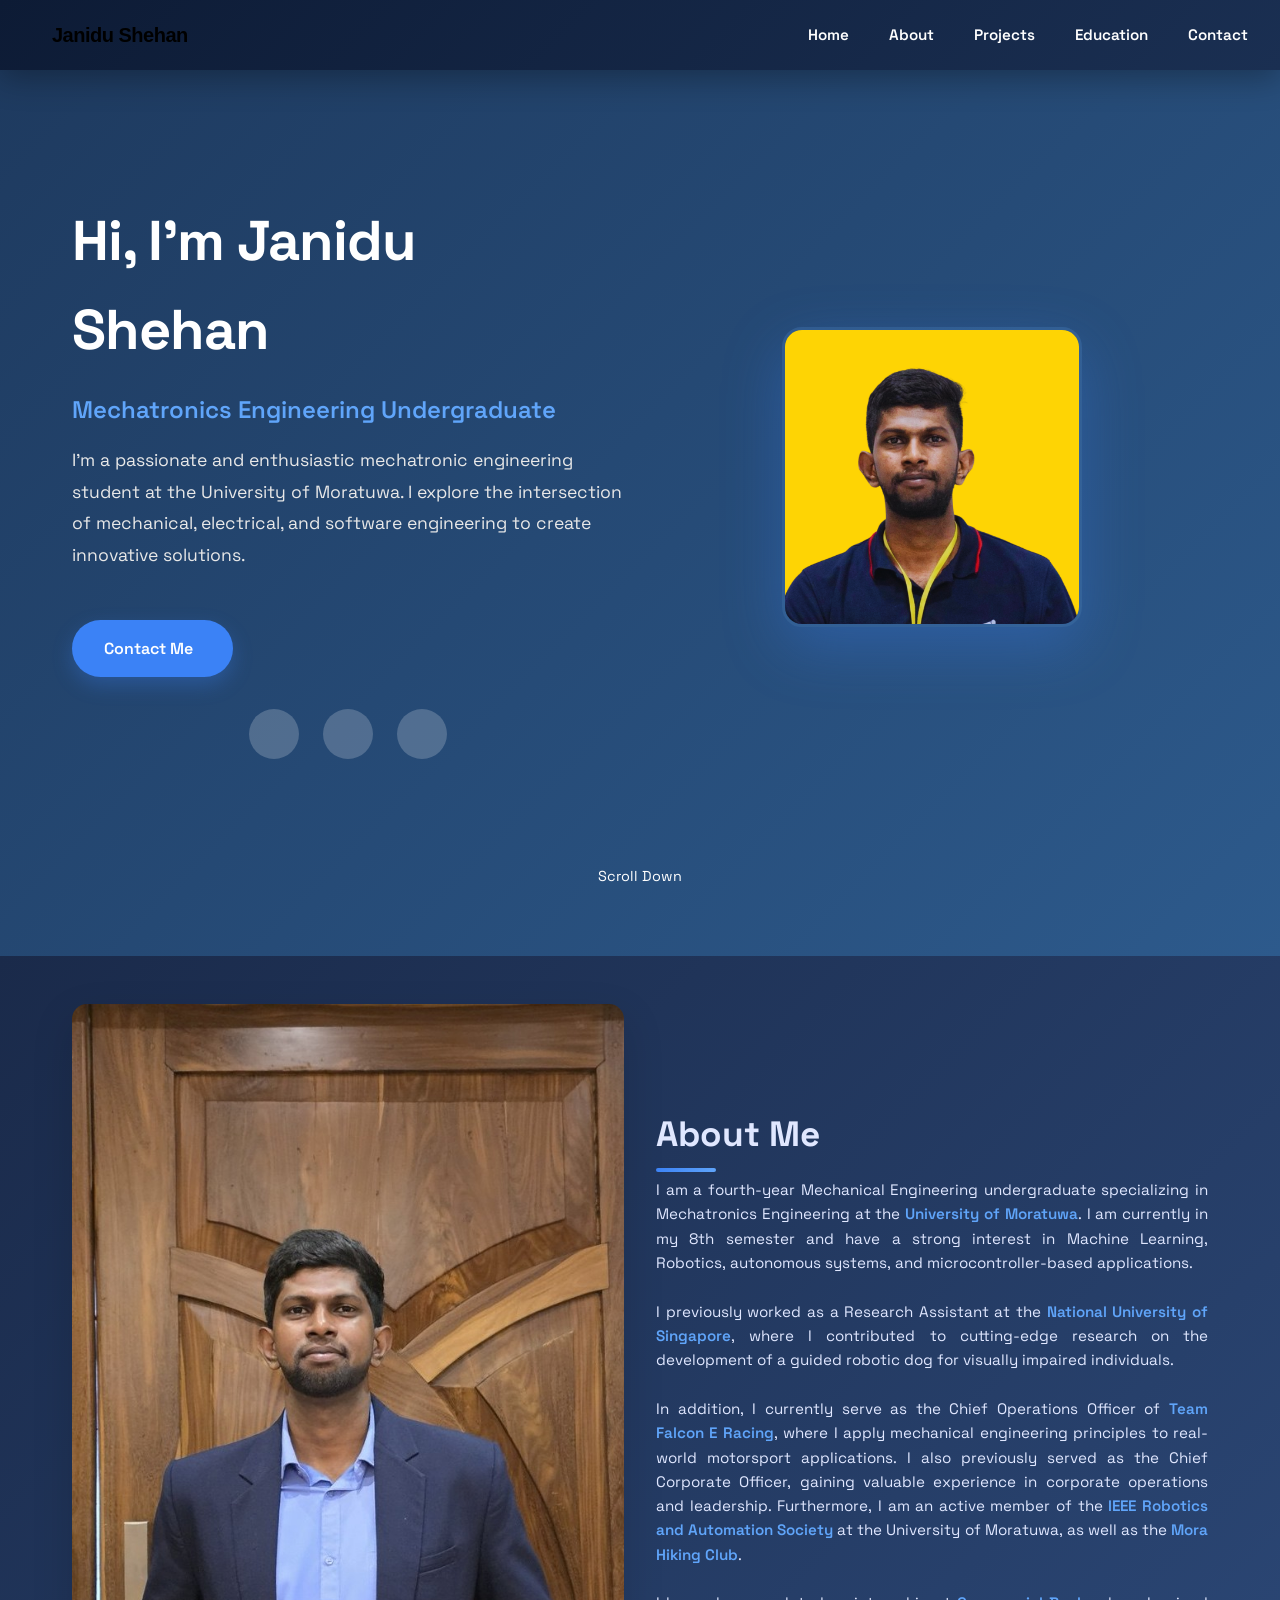
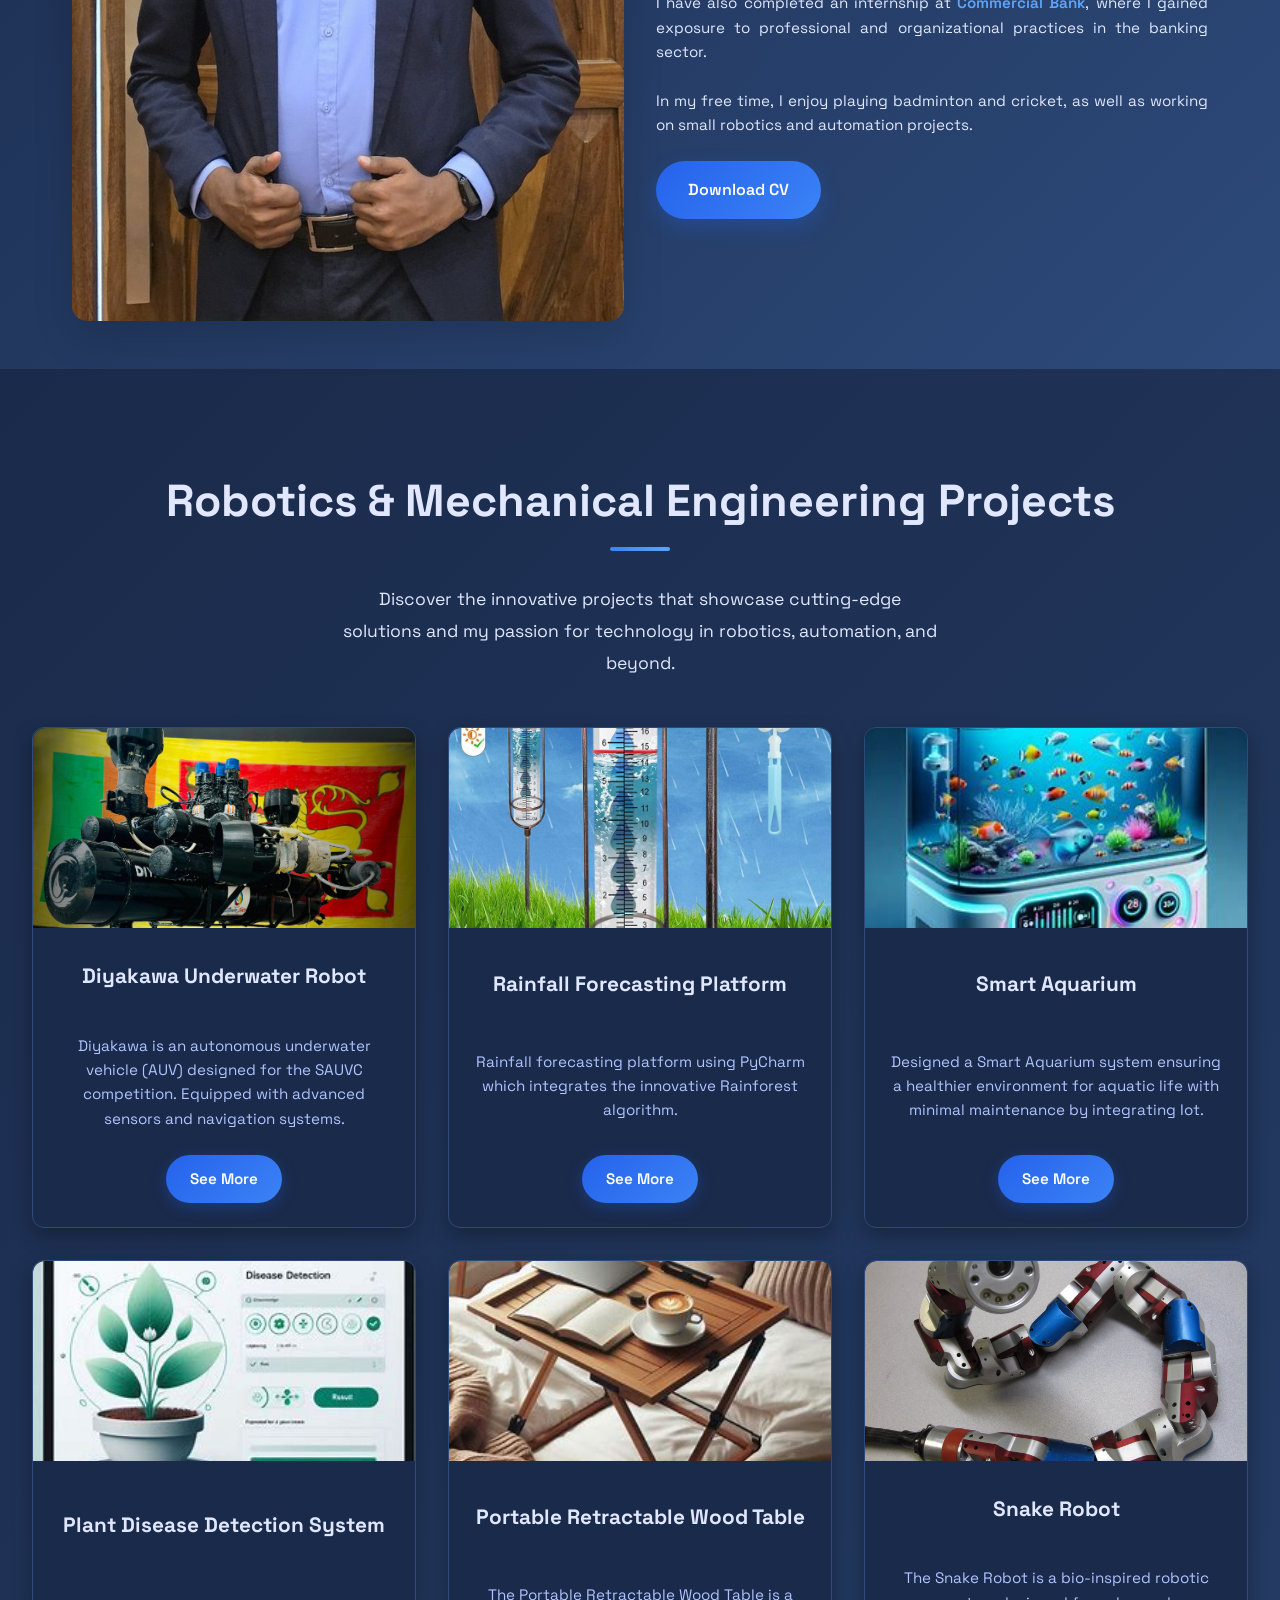
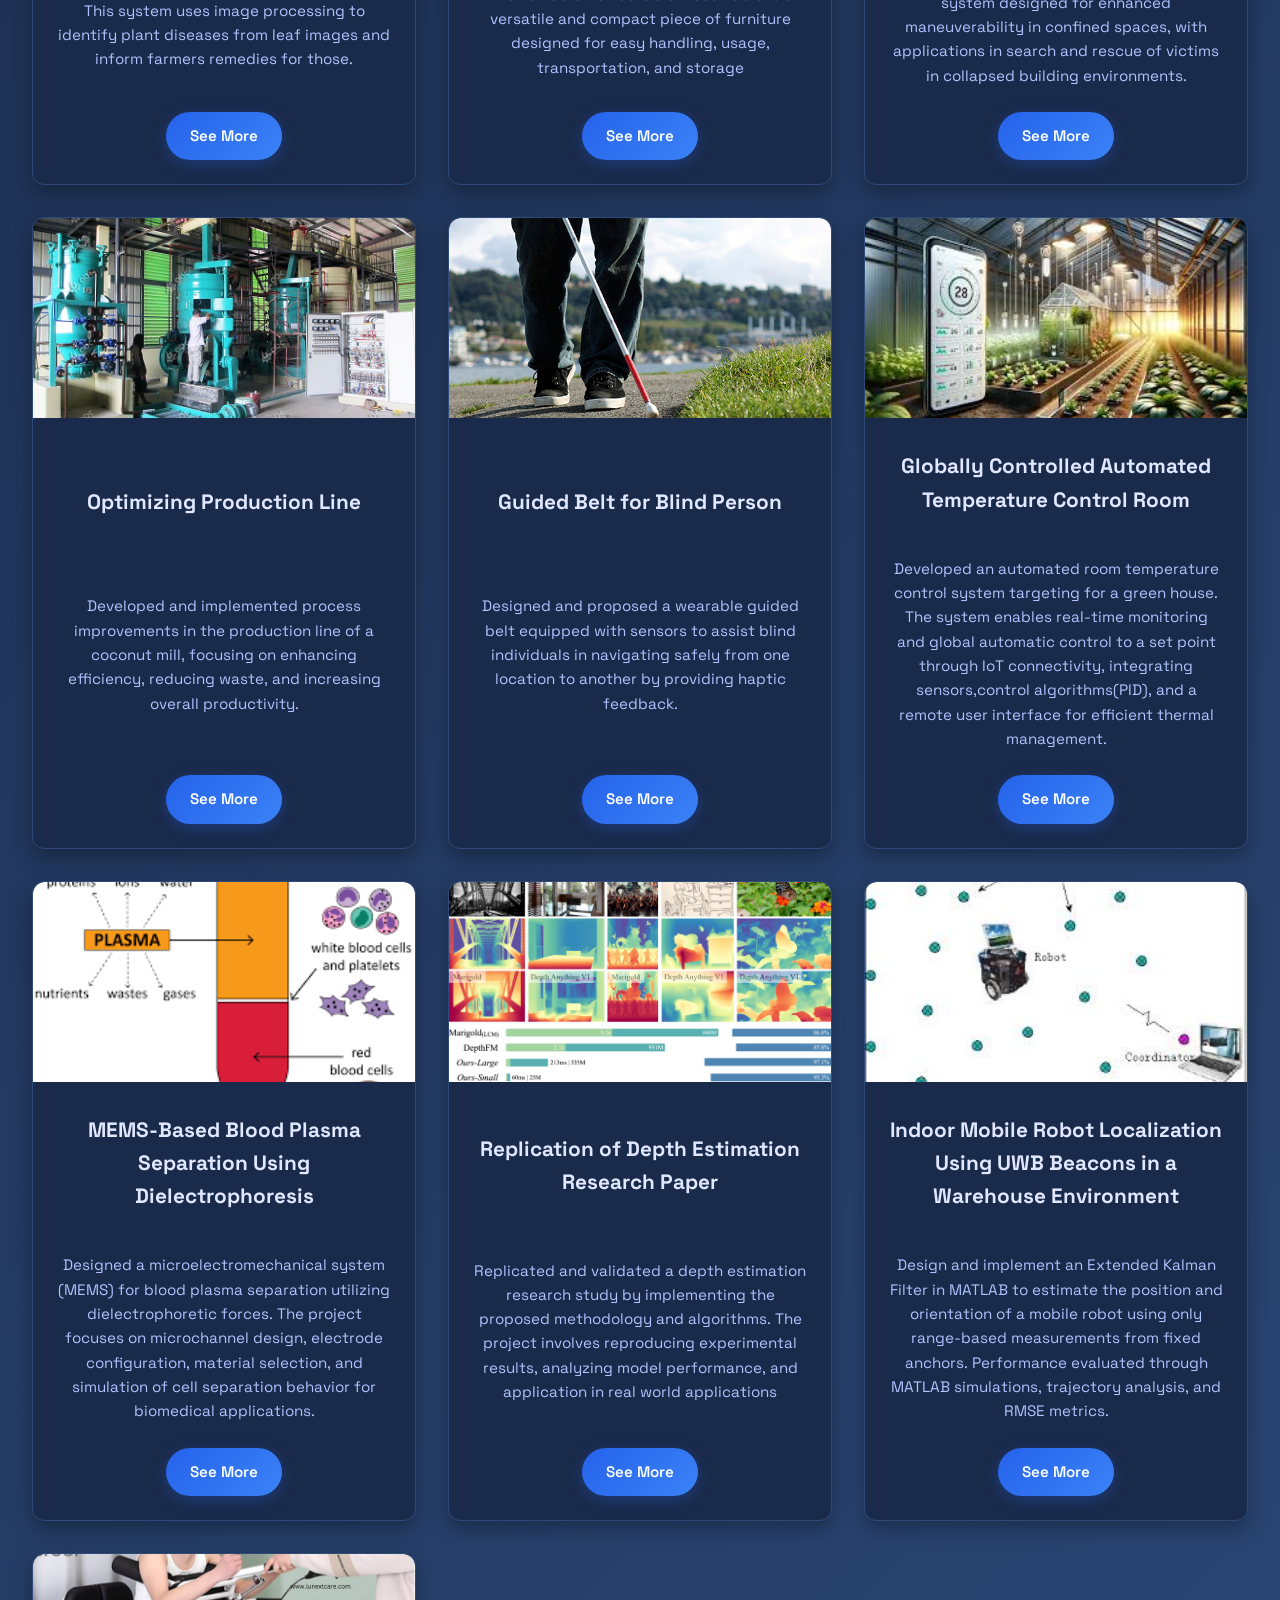
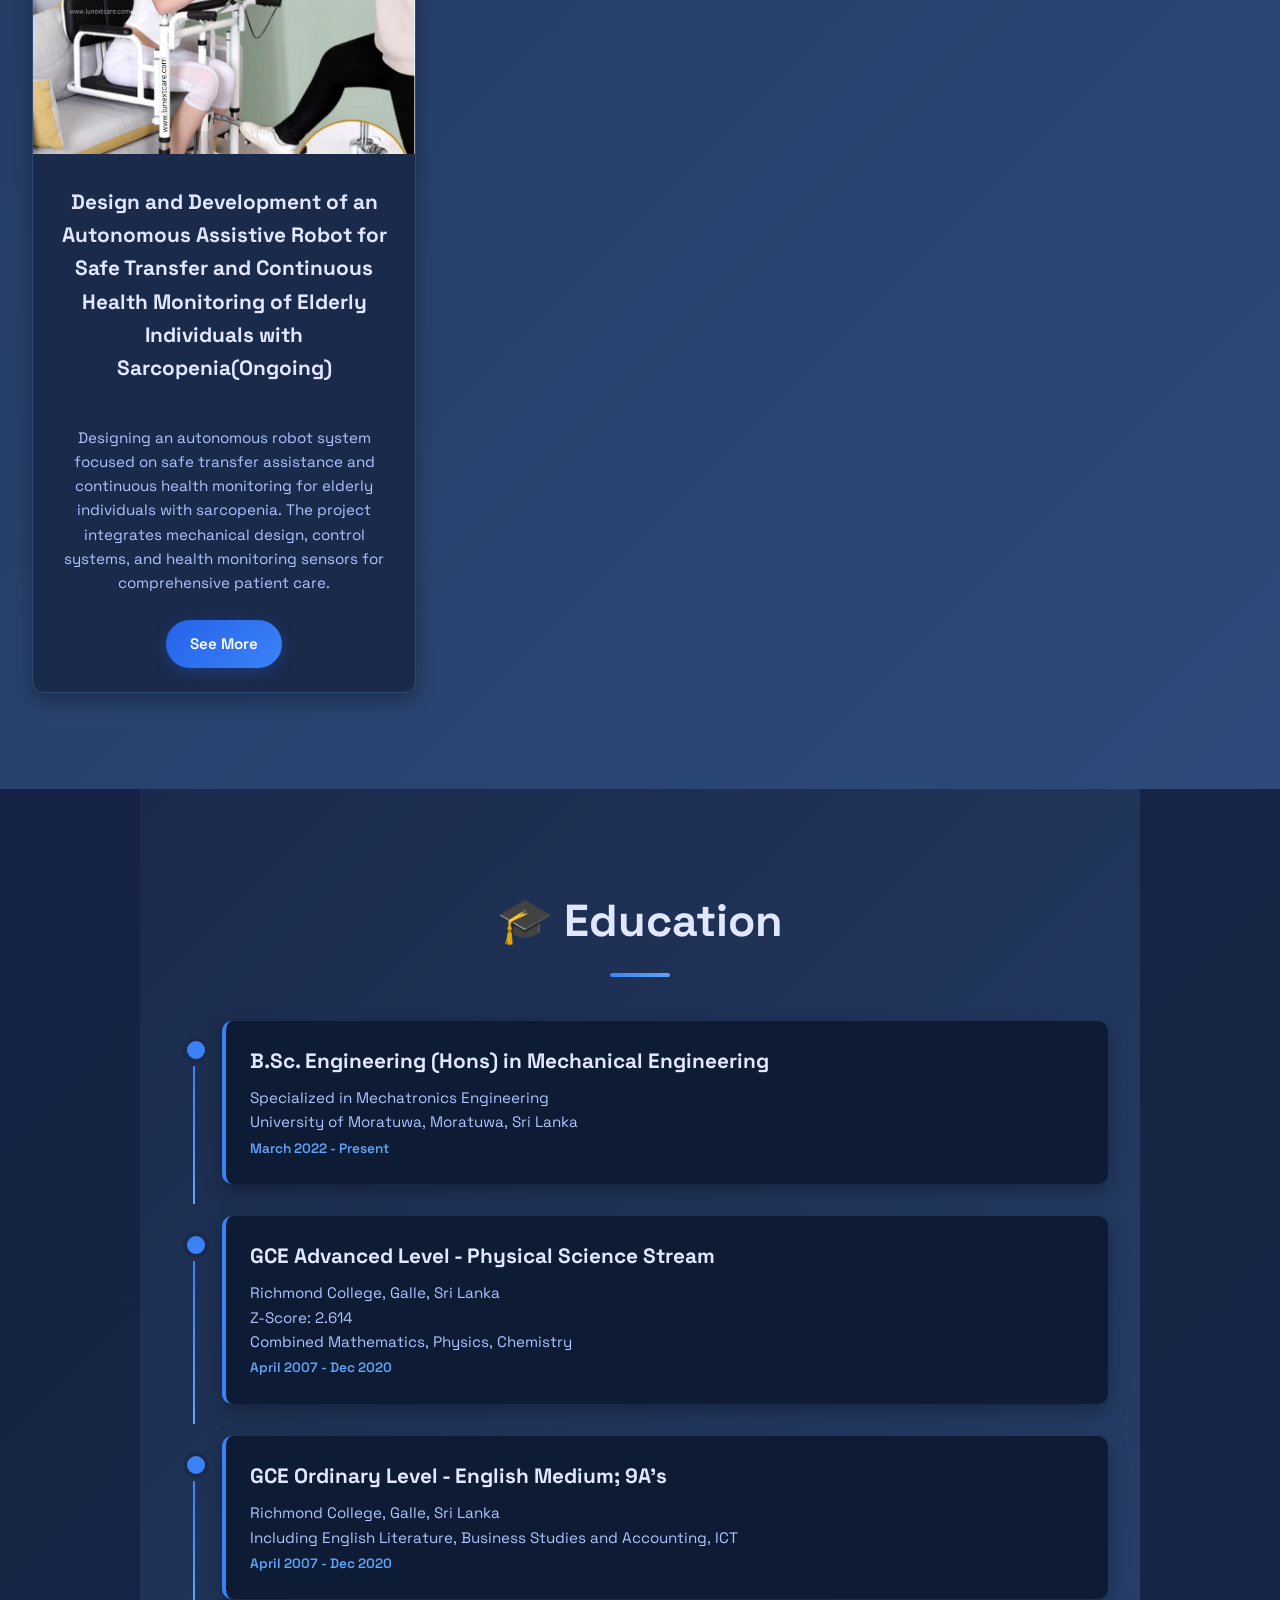
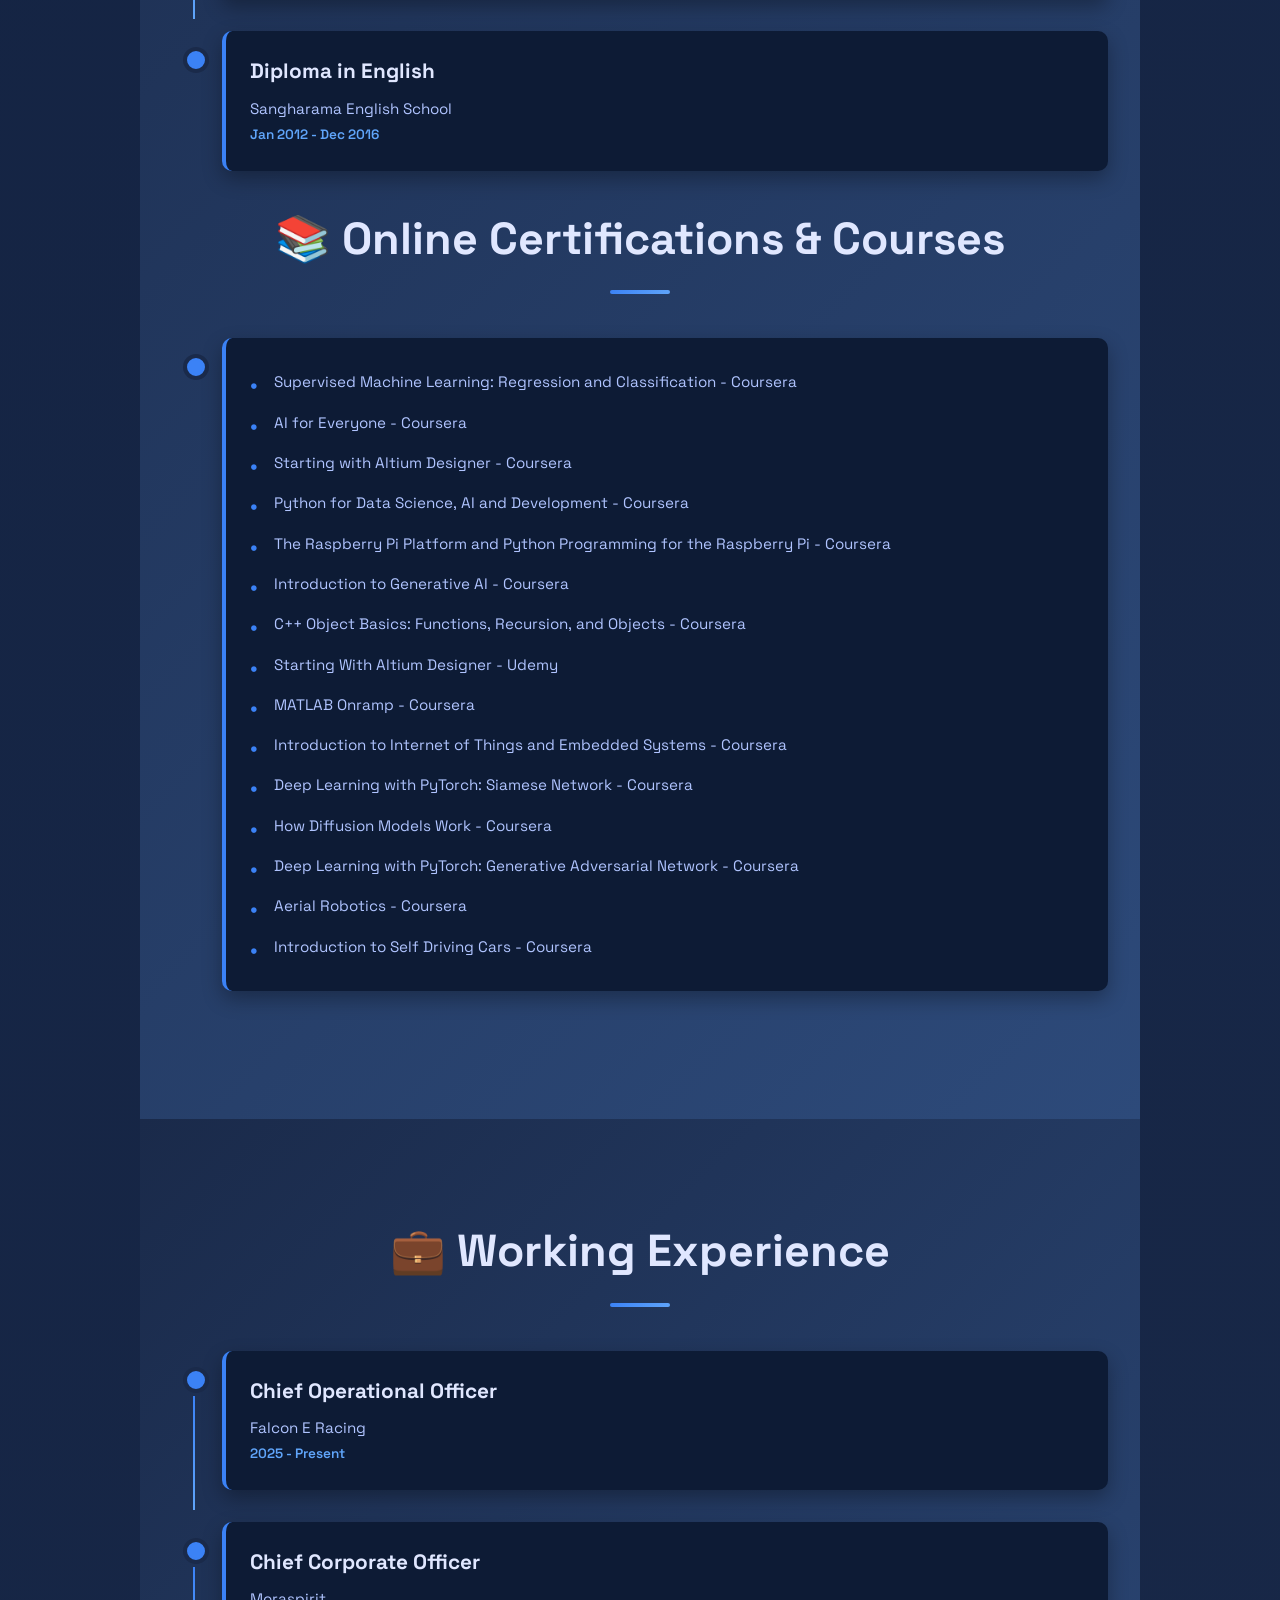
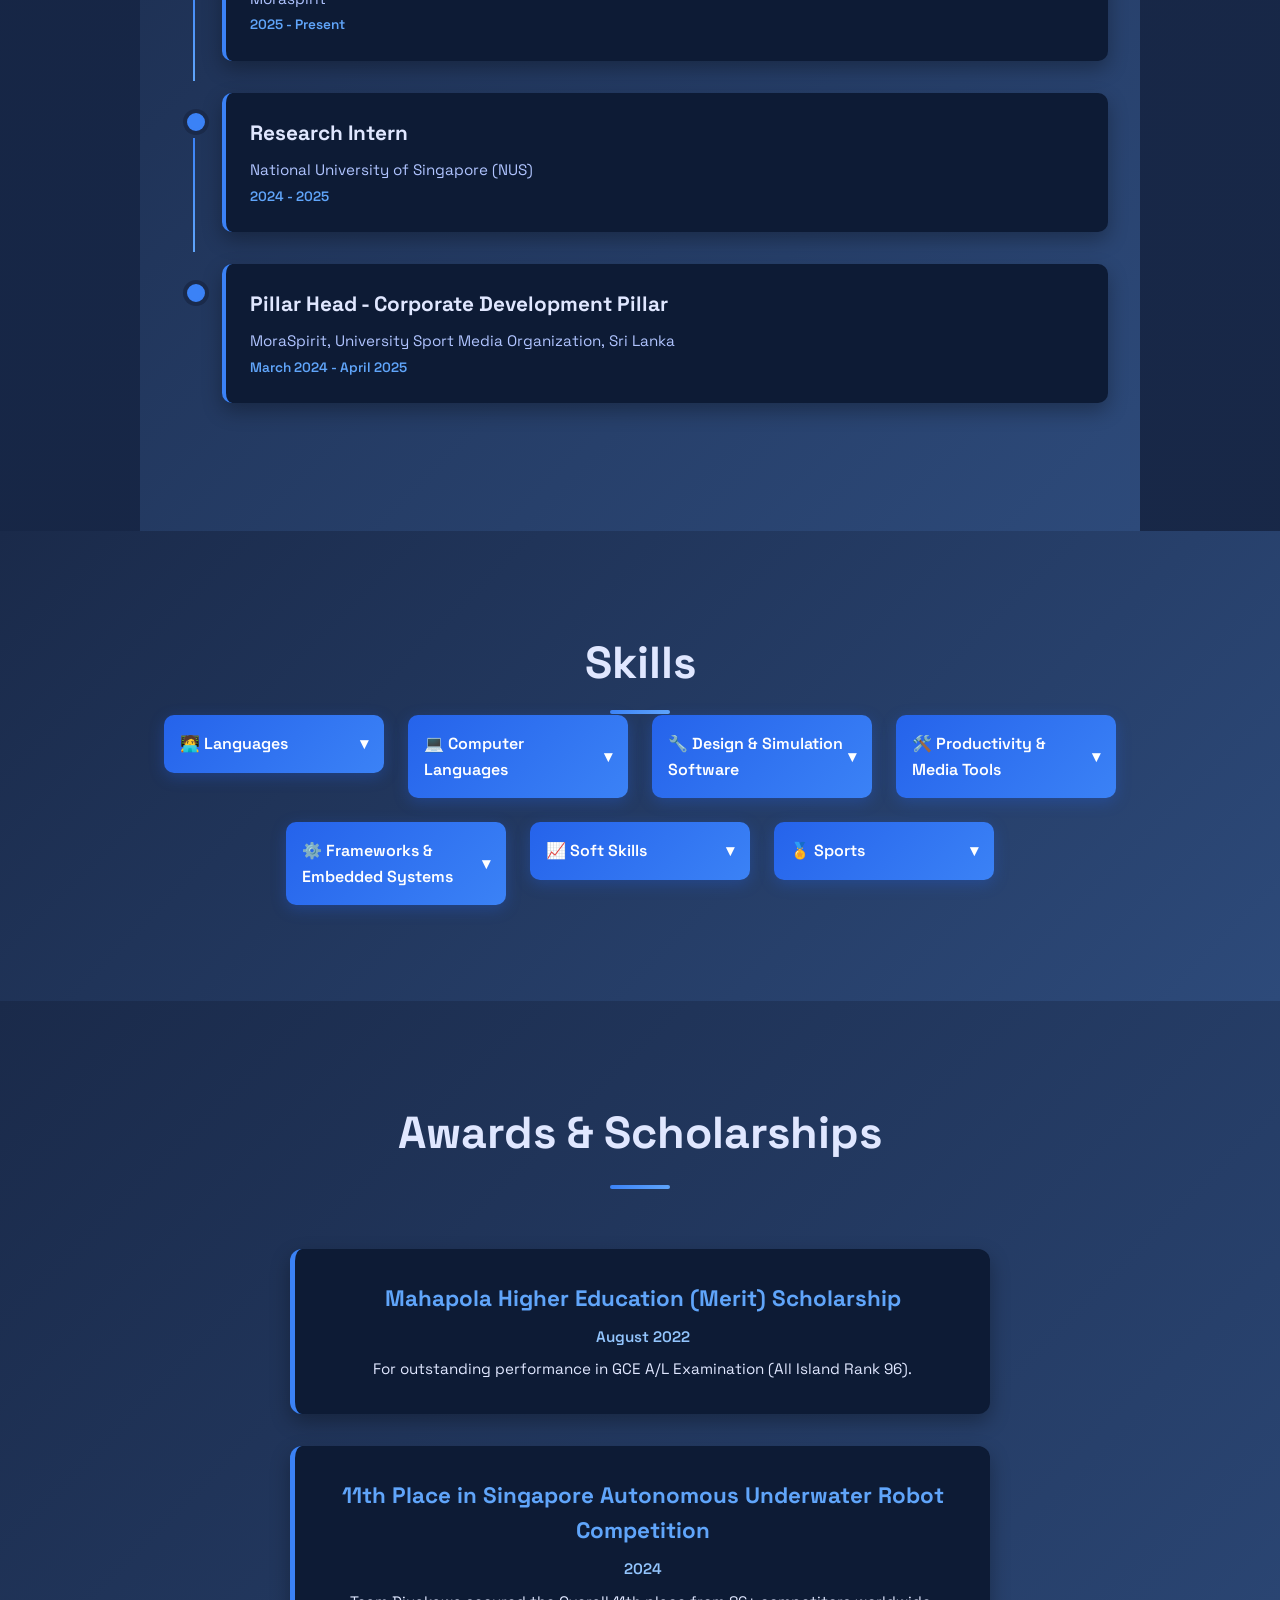
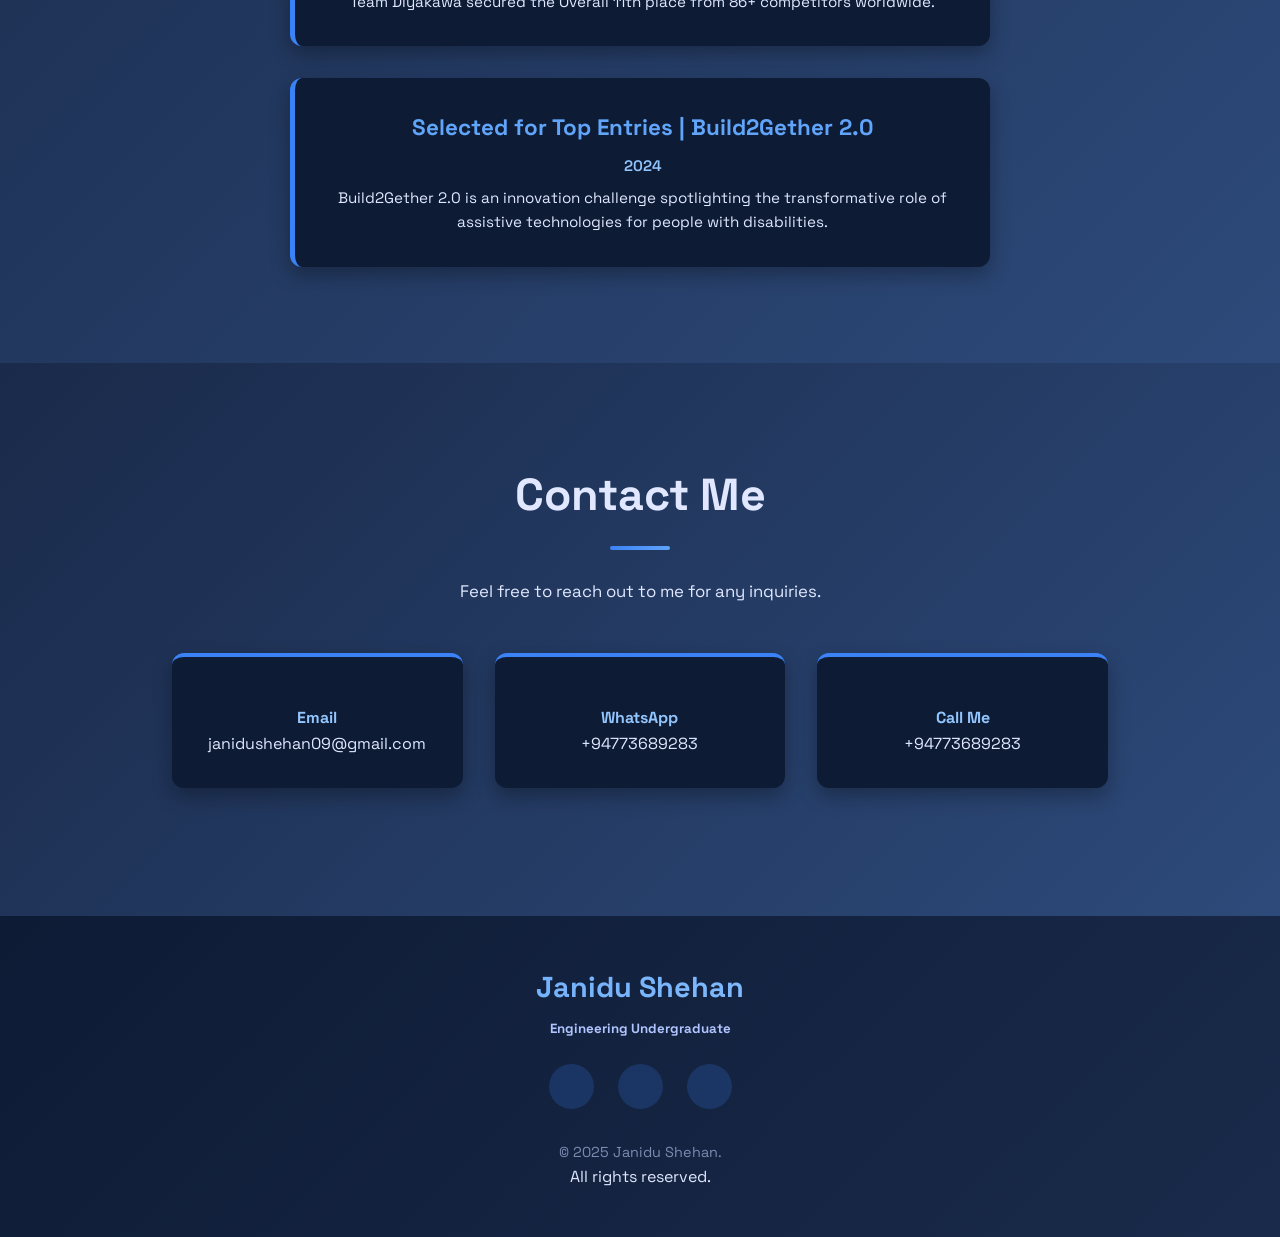
==== commit 1f0bb698: "Update about section" ====
--- a/index.html
+++ b/index.html
@@ -5,6 +5,9 @@
     <meta name="viewport" content="width=device-width, initial-scale=1.0">
     <title>Janidu Shehan's Portfolio</title>
     
+    <link rel="preconnect" href="https://fonts.googleapis.com">
+    <link rel="preconnect" href="https://fonts.gstatic.com" crossorigin>
+    <link href="https://fonts.googleapis.com/css2?family=Space+Grotesk:wght@400;500;600;700&display=swap" rel="stylesheet">
     <link rel="stylesheet" href="index.css">
     <link rel="stylesheet" href="https://unicons.iconscout.com/release/v4.0.0/css/line.css">
 </head>
@@ -13,8 +16,6 @@
     <header class="header" id="header">
         <div class="nav__name">Janidu Shehan</div>
 
-
-            
         <!-- Navigation Menu for Desktop -->
         <nav class="nav__menu-desktop">
             <ul class="nav__list">
@@ -25,7 +26,6 @@
                 <li><a href="#contact">Contact</a></li>
             </ul>
         </nav>
-    
     </header>
     
     
@@ -38,43 +38,29 @@
         <section class="home section" id="home" data-id="home">
             <div class="home__container container grid">
                 <div class="home__content grid">
-                    <div class="home__social">
-                        <a href="https://www.linkedin.com/in/janidu-shehan-0a9076200?utm_source=share&utm_campaign=share_via&utm_content=profile&utm_medium=ios_app&lipi=urn%3Ali%3Apage%3Ad_flagship3_profile_view_base%3BbNlo%2BpvkT2uYwaKYyNKErA%3D%3D" target="_blank" class="home__social-icon">
-                            <i class="uil uil-linkedin-alt"></i>
-                        </a>
-                        <a href="https://web.facebook.com/janidu.shehan/" target="_blank" class="home__social-icon">
-                            <i class="uil uil-facebook-f"></i>
-                        </a>
-                        <a href="https://github.com/Janidu-Shehan" target="_blank" class="home__social-icon">
-                            <i class="uil uil-github-alt"></i>
-                        </a>
-                    </div>
-
-                    <div class="home__img">
-                        <svg class="home__blob" viewBox="0 0 200 187" xmlns="http://www.w3.org/2000/svg" xmlns:xlink="http://www.w3.org/1999/xlink">
-                            <mask id="mask0" mask-type="alpha">
-                                <path d="M190.312 36.4879C206.582 62.1187 201.309 102.826 182.328 134.186C163.346 165.547 
-                                130.807 187.559 100.226 186.353C69.6454 185.297 41.0228 161.023 21.7403 129.362C2.45775 
-                                97.8511 -7.48481 59.1033 6.67581 34.5279C20.9871 10.1032 59.7028 -0.149132 97.9666 0.00163737C136.23 0.303176 174.193 10.857 190.312 36.4879Z"/>
-                            </mask>
-                            <g mask="url(#mask0)">
-                                <path d="M190.312 36.4879C206.582 62.1187 201.309 102.826 182.328 134.186C163.346 165.547 
-                                130.807 187.559 100.226 186.353C69.6454 185.297 41.0228 161.023 21.7403 129.362C2.45775 
-                                97.8511 -7.48481 59.1033 6.67581 34.5279C20.9871 10.1032 59.7028 -0.149132 97.9666 
-                                0.00163737C136.23 0.303176 174.193 10.857 190.312 36.4879Z"/>
-                                <image class="home__blob-img" x="-10%" y="-10%" width="130%" height="130%" xlink:href="Janidu.png"/>
-                            </g>
-                        </svg>
-                    </div>
-                    
-
                     <div class="home__data">
-                        <h1 class="home__title">Hi, I am Janidu Shehan</h1>
+                        <h1 class="home__title">Hi, I'm Janidu Shehan</h1>
                         <h3 class="home__subtitle">Mechatronics Engineering Undergraduate</h3>
-                        <p class="home__description">I'm Janidu Shehan, a passionate and enthusiastic mechatronic engineering student at the University of Moratuwa. I have a strong interest in exploring the intersection of mechanical, electrical, and software engineering to create innovative solutions.</p>
+                        <p class="home__description">I'm a passionate and enthusiastic mechatronic engineering student at the University of Moratuwa. I explore the intersection of mechanical, electrical, and software engineering to create innovative solutions.</p>
                         <a href="#contact" class="button button--flex">
                             Contact Me <i class="uil uil-message button__icon"></i>
                         </a>
+                        
+                        <div class="home__social">
+                            <a href="https://www.linkedin.com/in/janidu-shehan-0a9076200?utm_source=share&utm_campaign=share_via&utm_content=profile&utm_medium=ios_app&lipi=urn%3Ali%3Apage%3Ad_flagship3_profile_view_base%3BbNlo%2BpvkT2uYwaKYyNKErA%3D%3D" target="_blank" class="home__social-icon">
+                                <i class="uil uil-linkedin-alt"></i>
+                            </a>
+                            <a href="https://web.facebook.com/janidu.shehan/" target="_blank" class="home__social-icon">
+                                <i class="uil uil-facebook-f"></i>
+                            </a>
+                            <a href="https://github.com/Janidu-Shehan" target="_blank" class="home__social-icon">
+                                <i class="uil uil-github-alt"></i>
+                            </a>
+                        </div>
+                    </div>
+
+                    <div class="home__img">
+                        <img class="home__profile-img" src="Janidu.png" alt="Janidu Shehan">
                     </div>
                 </div>
 
@@ -91,37 +77,35 @@
         <!--==================== ABOUT ====================-->
         <section class="about section" id="about">
             <div class="about__container container grid">
+                <div class="about__img">
+                    <img src="self.jpg" alt="Profile Picture">
+                </div>
                 <div class="about__data">
                     <h2 class="about__title">About Me</h2>
-                    <p class="about__description">
-                    I am a third-year Mechanical Engineering undergraduate specializing in Mechatronics Engineering at the <a href="https://uom.lk/" class="link">University of Moratuwa</a>. Currently, I am in my 6th semester. I have a strong interest in Machine Learning, Robotics, Autonomous applications, and working with Microcontrollers.<br>
-                        
-                    I am currently working as a Research Assistant at the <a href="https://nus.edu.sg/" class="link">National University of Singapore</a>, where I contribute to cutting-edge research in building a guided dog robot for blind person.<br>  
-
-Additionally, I am serving as the Pillar Head of Corporate Development for the <a href="https://www.moraspirit.com/" class="link">Moraspirit initiative</a>, where I volunteer for live media broadcasting of university sports. I am also a committee member of the <a href="https://edu.ieee.org/lk-uomras/" class="link">IEEE Robotics and Automation Society</a> at the University of Moratuwa and a member of the <a href="https://morahiking.com/" class="link">Mora Hiking Club</a>.
-
-I have previously worked as a Banking Intern at <a href="https://www.combank.lk/" class="link">Commercial Bank</a>. <br>  
-During my free time, I enjoy playing badminton and cricket, as well as building small robotics projects.
-
-                    </p>
-                    <a href="https://drive.google.com/file/d/1sBrC96pf0AJhEsWZCk4Ky5JmNVgJFZHC/view?usp=drive_link" class="download-btn" download>Download CV
-                    <i class="uil uil-download-alt"></i></a>
-
-                </div>
-
-                <div class="about__img">
-                    <img src="self.jpg" alt="Profile Picture">
-                </div>
-                
-             
-                   
-              
-
-
-            </div>
-        </section>
-
-<!--==================== Project ====================-->
+<p class="about__description">
+I am a fourth-year Mechanical Engineering undergraduate specializing in Mechatronics Engineering at the 
+<a href="https://uom.lk/" class="link">University of Moratuwa</a>. I am currently in my 8th semester and have a strong interest in Machine Learning, Robotics, autonomous systems, and microcontroller-based applications.<br><br>
+    
+I previously worked as a Research Assistant at the 
+<a href="https://nus.edu.sg/" class="link">National University of Singapore</a>, where I contributed to cutting-edge research on the development of a guided robotic dog for visually impaired individuals.<br><br>  
+
+In addition, I currently serve as the Chief Operations Officer of 
+<a href="https://falconeracing.lk/" class="link">Team Falcon E Racing</a>, where I apply mechanical engineering principles to real-world motorsport applications. I also previously served as the Chief Corporate Officer, gaining valuable experience in corporate operations and leadership. Furthermore, I am an active member of the 
+<a href="https://www.moraspirit.com/" class="link">IEEE Robotics and Automation Society</a> at the University of Moratuwa, as well as the 
+<a href="https://morahiking.com/" class="link">Mora Hiking Club</a>.<br><br>
+
+I have also completed an internship at 
+<a href="https://www.combank.lk/" class="link">Commercial Bank</a>, where I gained exposure to professional and organizational practices in the banking sector.<br><br>
+
+In my free time, I enjoy playing badminton and cricket, as well as working on small robotics and automation projects.
+</p>
+
+<a href="https://drive.google.com/file/d/1AfuHLkhXb1hMK69la9mtIvUap5GwYzg3/view?usp=sharing" class="download-btn">
+    Download CV <i class="uil uil-download-alt"></i>
+</a>
+                </div>
+            </div>
+        </section><!--==================== Project ====================-->
 <section class="project section" id="projects">
     <div class="projects-container">
       <h2>Robotics & Mechanical Engineering Projects</h2>
@@ -152,7 +136,7 @@
             <img src="smart aquarium.jpg" alt="Smart Aquarium">
           </div>
           <h4>Smart Aquarium</h4>
-          <p>Designed a Smart Aquarium system ensuring a healthier environment for aquatic life with minimal maintenance.</p>
+          <p>Designed a Smart Aquarium system ensuring a healthier environment for aquatic life with minimal maintenance by integrating Iot.</p>
           <a href="https://drive.google.com/your_link" target="_blank" class="see-more-btn">See More</a>
         </div>
   
@@ -161,7 +145,7 @@
             <img src="plant.jpg" alt="Plant Disease Detection System">
           </div>
           <h4>Plant Disease Detection System</h4>
-          <p>This system uses image processing to identify plant diseases from leaf images.</p>
+          <p>This system uses image processing to identify plant diseases from leaf images and inform farmers remedies for those.</p>
           <a href="https://drive.google.com/file/d/1yKgUcIMYJjT_TtgQOnW6aX3XB7PwKkC-/view?usp=drive_link" target="_blank" class="see-more-btn">See More</a>
         </div>
         
@@ -181,8 +165,8 @@
                 <img src="download.webp" alt="Snake Robot">
             </div>
             <h4>Snake Robot</h4>
-            <p>The Snake Robot is a bio-inspired robotic system designed for enhanced maneuverability in confined spaces, with applications in search and rescue of victims.</p>
-            <a href="https://docs.google.com/presentation/d/1zApFgDBgnyAVA0bX57vwp-z-V3wXVsdU/edit?usp=drive_link&ouid=116233717061136752529&rtpof=true&sd=true" target="_blank" class="see-more-btn">See More</a>
+            <p>The Snake Robot is a bio-inspired robotic system designed for enhanced maneuverability in confined spaces, with applications in search and rescue of victims in collapsed building environments.</p>
+            <a href="https://drive.google.com/drive/folders/112mvcP2iasCFU_wZ6E-MYtew_8sSMf0C?usp=drive_link" target="_blank" class="see-more-btn">See More</a>
         </div>
         
 
@@ -202,6 +186,51 @@
             <h4>Guided Belt for Blind Person</h4>
             <p>Designed and proposed a wearable guided belt equipped with sensors to assist blind individuals in navigating safely from one location to another by providing haptic feedback.</p>
             <a href="https://drive.google.com/file/d/1Me8ic1AidbtBzQ2K1n-lH2GnsyM14Oun/view?usp=sharing" target="_blank" class="see-more-btn">See More</a>
+        </div>
+
+        <div class="project-card">
+            <div class="project-img">
+                <img src="Greenhouse.jpg" alt="Automated Temperature Control Room">
+            </div>
+            <h4>Globally Controlled Automated Temperature Control Room</h4>
+            <p>Developed an automated room temperature control system targeting for a green house. The system enables real-time monitoring and global automatic control to a set point through IoT connectivity, integrating sensors,control algorithms(PID), and a remote user interface for efficient thermal management.</p>
+            <a href="https://drive.google.com/file/d/1yyxTE9z9cJAATI0UNEpRbqoa7vWCovcL/view?usp=sharing" target="_blank" class="see-more-btn">See More</a>
+        </div> 
+
+        <div class="project-card">
+            <div class="project-img">
+                <img src="mems.png" alt="MEMS Blood Plasma Separation">
+            </div>
+            <h4>MEMS-Based Blood Plasma Separation Using Dielectrophoresis</h4>
+            <p>Designed a microelectromechanical system (MEMS) for blood plasma separation utilizing dielectrophoretic forces. The project focuses on microchannel design, electrode configuration, material selection, and simulation of cell separation behavior for biomedical applications.</p>
+            <a href="https://uniofmora-my.sharepoint.com/:b:/g/personal/shehanmkj_21_uom_lk/IQC3hERAxxmASLJVkSvl0gAPAc90qsxNHuE6Dy4ceXesusU?e=tA8pp7" target="_blank" class="see-more-btn">See More</a>
+        </div>
+
+        <div class="project-card">
+            <div class="project-img">
+                <img src="teaser.png" alt="Depth Estimation Research Paper">
+            </div>
+            <h4>Replication of Depth Estimation Research Paper</h4>
+            <p>Replicated and validated a depth estimation research study by implementing the proposed methodology and algorithms. The project involves reproducing experimental results, analyzing model performance, and application in real world applications</p>
+            <a href="https://drive.google.com/file/d/1yQmxom14U6qc-6o3wlT3wQ_FTUz27zq8/view?usp=sharing" target="_blank" class="see-more-btn">See More</a>
+        </div>
+
+        <div class="project-card">
+            <div class="project-img">
+                <img src="autonomous.jpg" alt="Mobile Robot Localization Using UWB">
+            </div>
+            <h4>Indoor Mobile Robot Localization Using UWB Beacons in a Warehouse Environment</h4>
+            <p>Design and implement an Extended Kalman Filter in MATLAB to estimate the position and orientation of a mobile robot using only range-based measurements from fixed anchors. Performance evaluated through MATLAB simulations, trajectory analysis, and RMSE metrics.</p>
+            <a href="https://drive.google.com/file/d/1yQmxom14U6qc-6o3wlT3wQ_FTUz27zq8/view?usp=sharing" target="_blank" class="see-more-btn">See More</a>
+        </div>
+
+        <div class="project-card">
+            <div class="project-img">
+                <img src="patient.png" alt="Autonomous Assistive Robot for Elderly">
+            </div>
+            <h4>Design and Development of an Autonomous Assistive Robot for Safe Transfer and Continuous Health Monitoring of Elderly Individuals with Sarcopenia(Ongoing)</h4>
+            <p>Designing an autonomous robot system focused on safe transfer assistance and continuous health monitoring for elderly individuals with sarcopenia. The project integrates mechanical design, control systems, and health monitoring sensors for comprehensive patient care.</p>
+            <a target="_blank" class="see-more-btn">See More</a>
         </div>
         
         
@@ -288,21 +317,37 @@
 <section id="work">
     <div class="timeline-container">
         <div class="timeline-section">
-            <h2>💼 Work</h2>
+            <h2>💼 Working Experience</h2>
+
+            <div class="timeline-item">
+                <div class="timeline-content">
+                    <h3>Chief Operational Officer</h3>
+                    <p>Falcon E Racing</p>
+                    <span class="date">2025 - Present</span>
+                </div>
+            </div>
+
+            <div class="timeline-item">
+                <div class="timeline-content">
+                    <h3>Chief Corporate Officer</h3>
+                    <p>Moraspirit</p>
+                    <span class="date">2025 - Present</span>
+                </div>
+            </div>
+
+            <div class="timeline-item">
+                <div class="timeline-content">
+                    <h3>Research Intern</h3>
+                    <p>National University of Singapore (NUS)</p>
+                    <span class="date">2024 - 2025</span>
+                </div>
+            </div>
 
             <div class="timeline-item">
                 <div class="timeline-content">
                     <h3>Pillar Head - Corporate Development Pillar</h3>
                     <p>MoraSpirit, University Sport Media Organization, Sri Lanka</p>
-                    <span class="date">March 2024 - Present</span>
-                </div>
-            </div>
-
-            <div class="timeline-item">
-                <div class="timeline-content">
-                    <h3>Research Assistant</h3>
-                    <p>National University of Singapore (NUS)</p>
-                    <span class="date">Dec 2024 - Present</span>
+                    <span class="date">March 2024 - April 2025</span>
                 </div>
             </div>
         </div>
@@ -349,10 +394,12 @@
                             <ul>
                                 <li>PCB Designing (Altium)</li>
                                 <li>3D Designing (SolidWorks, AutoCAD, Solid Edge)</li>
+                                <li>Robot Operating System (ROS)</li>
                                 <li>MATLAB</li>
                                 <li>FluidSim</li>
                                 <li>COMSOL Multiphysics</li>
                                 <li>Ansys</li>
+                                <li>Gazebo</li>
                             </ul>
                         </div>
                     </div>
@@ -520,7 +567,7 @@
                     <i class="uil uil-github-alt"></i>
                 </a>
             </div>
-            <p class="footer__copy">&copy; 2024 Janidu Shehan.</p> 
+            <p class="footer__copy">&copy; 2025 Janidu Shehan.</p> 
             <p class="footer__copy"></p>All rights reserved.</p>
         </div>
     </footer>
--- a/index.css
+++ b/index.css
@@ -6,15 +6,17 @@
 }
 
 body {
-    font-family: 'Poppins', sans-serif;
-    background-color: #eef5f9;
-    color: #333;
+    font-family: "Space Grotesk", "Poppins", sans-serif;
+    background: linear-gradient(135deg, #0f1e3d 0%, #1a2a4a 100%);
+    color: #e0e7ff;
     line-height: 1.6;
+    scroll-behavior: smooth;
 }
 
 a {
     text-decoration: none;
     color: inherit;
+    transition: all 0.3s ease;
 }
 
 img {
@@ -26,19 +28,21 @@
     display: flex;
     justify-content: space-between;
     align-items: center;
-    background-color: #ffffff;
-    padding: 0.5rem 1rem;
-    height: 4rem;
+    background: linear-gradient(135deg, #0d1b35 0%, #1a2f52 100%);
+    padding: 1.2rem 2rem;
+    height: auto;
     position: fixed;
     width: 100%;
     z-index: 100;
-    box-shadow: 0 2px 5px rgba(0, 0, 0, 0.1);
+    box-shadow: 0 8px 32px rgba(0, 0, 0, 0.3);
+    transition: all 0.3s ease;
 }
 
 .nav__name {
-    font-size: 1.5rem;
-    font-weight: bold;
-    color: #fc4c00;
+    font-size: 1.8rem;
+    font-weight: 700;
+    color: #ffffff;
+    letter-spacing: -0.5px;
 }
 
 /* Desktop Navigation Menu */
@@ -49,19 +53,35 @@
 .nav__menu-desktop ul {
     display: flex;
     list-style: none;
-    gap: 1rem;
+    gap: 2.5rem;
 }
 
 .nav__menu-desktop ul li a {
     text-decoration: none;
-    font-size: 1rem;
-    font-weight: bold;
-    color: #333;
-    transition: color 0.3s ease;
+    font-size: 0.95rem;
+    font-weight: 600;
+    color: #ffffff;
+    transition: all 0.3s ease;
+    position: relative;
 }
 
 .nav__menu-desktop ul li a:hover {
-    color: #fa3600;
+    color: #60a5fa;
+}
+
+.nav__menu-desktop ul li a::after {
+    content: '';
+    position: absolute;
+    bottom: -5px;
+    left: 0;
+    width: 0;
+    height: 2px;
+    background: #60a5fa;
+    transition: width 0.3s ease;
+}
+
+.nav__menu-desktop ul li a:hover::after {
+    width: 100%;
 }
 
 /* Mobile Menu */
@@ -73,7 +93,7 @@
     display: none; /* Hidden by default */
     cursor: pointer;
     font-size: 1.5rem;
-    background-color: #f96530;
+    background-color: #2563eb;
     color: white;
     padding: 0.5rem 1rem;
     border: none;
@@ -82,14 +102,14 @@
 }
 
 .nav__toggle-label:hover {
-    background-color: #ff7f50;
+    background-color: #3b82f6;
 }
 
 .nav__menu-mobile {
     display: none;
     flex-direction: column;
-    background-color: #ffffff;
-    box-shadow: 0 4px 8px rgba(0, 0, 0, 0.1);
+    background-color: #1a2f52;
+    box-shadow: 0 4px 8px rgba(0, 0, 0, 0.3);
     position: absolute;
     top: 4rem;
     left: 0;
@@ -104,7 +124,7 @@
 }
 
 .nav__menu-mobile ul li {
-    border-bottom: 1px solid #f0f0f0;
+    border-bottom: 1px solid #2d4a7a;
     padding: 0.75rem 1rem;
     text-align: center;
 }
@@ -117,12 +137,12 @@
     text-decoration: none;
     font-size: 1.2rem;
     font-weight: bold;
-    color: #333;
+    color: #e0e7ff;
     transition: background-color 0.3s ease, color 0.3s ease;
 }
 
 .nav__menu-mobile ul li a:hover {
-    background-color: #f96530;
+    background-color: #2563eb;
     color: #fff;
 }
 
@@ -178,36 +198,38 @@
 }
 
 .nav__link {
-    color: black;
-    font-size: 15px;
+    color: #ffffff;
+    font-size: 0.95rem;
     transition: color 0.3s;
     cursor: pointer;
-    margin-right:20px;
-    font-weight: bold;
-    font-family: 'Poppins', sans-serif;
+    font-weight: 600;
 }
 
 .nav__link:hover{
-    color: #ff6347;
+    color: #60a5fa;
 }
 
 .nav__icon {
     font-size: 1.2rem;
 }
 
-/*==================== MAIN ====================
+/*==================== MAIN ====================*/
 .main {
-    padding-top: 4rem;  Ensure content is not hidden behind the header 
-}
-*/
+    padding-top: 3.5rem;
+}
+
 .section {
-    padding: 35px 0;
+    padding: 0;
 }
 
 .container {
-    max-width: 1024px;
+    max-width: 1200px;
     margin: 0 auto;
-    padding: 0 1rem;
+    padding: 0 2rem;
+}
+
+.grid {
+    display: grid;
 }
 
 /*==================== HOME ====================*/
@@ -216,42 +238,52 @@
     align-items: center;
     justify-content: center;
     min-height: 100vh;
-    background-color: #eef5f9; /* Light friendly blue */
+    background: linear-gradient(135deg, #1e3a5f 0%, #2d5a8c 100%);
+    padding-top: 5rem;
 }
 
 .home__container {
     display: grid;
-    gap: 2rem;
+    gap: 3rem;
     text-align: center;
-    margin-top: 0;
+    max-width: 1200px;
+    margin: 0 auto;
+    padding: 0 2rem;
 }
 
 .home__content {
     display: grid;
     align-items: center;
     gap: 2rem;
+    grid-template-columns: 1fr 1fr;
 }
 
 .home__social {
     display: flex;
-    flex-direction: column; /* Arrange items vertically */
-    gap: 1rem;
+    flex-direction: row;
+    gap: 1.5rem;
     justify-content: center;
-    position: fixed; /* Fix the position on the page */
-    top: 30%; /* Adjust top position as needed */
-    left: 1rem; /* Adjust left position to place it at the left end */
-    margin-top: 0; /* Remove margin-top */
-    margin-left:20px
+    position: static;
+    margin-top: 2rem;
 }
 
 .home__social-icon {
-    font-size: 1.5rem;
-    color: #fab25f;
-    transition: color 0.3s;
+    font-size: 1.8rem;
+    color: #ffffff;
+    transition: all 0.3s ease;
+    width: 50px;
+    height: 50px;
+    display: flex;
+    align-items: center;
+    justify-content: center;
+    background: rgba(255, 255, 255, 0.2);
+    border-radius: 50%;
 }
 
 .home__social-icon:hover {
-    color: #0e1364; /* Change hover color */
+    color: #60a5fa;
+    background: rgba(96, 165, 250, 0.2);
+    transform: translateY(-5px);
 }
 
 .home__img {
@@ -259,60 +291,142 @@
     justify-content: center;
     align-items: center;
     position: relative;
-    margin-top:46px;
-}
-
-.home__blob {
-    width: 200px;
-    height: 200px;
-}
-
-.home__blob img {
-    width: 130px;
-    height: auto;
-    display: block;
+    margin-top: 0;
+}
+
+.home__profile-img {
+    width: 300px;
+    height: 300px;
     object-fit: cover;
+    border-radius: 20px;
+    box-shadow: 0 20px 60px rgba(59, 130, 246, 0.3);
+    transition: all 0.3s ease;
+    border: 3px solid rgba(96, 165, 250, 0.2);
+}
+
+.home__profile-img:hover {
+    transform: translateY(-10px);
+    box-shadow: 0 30px 80px rgba(59, 130, 246, 0.4);
+}
+
+.home__portrait {
+    position: relative;
+    width: 260px;
+    aspect-ratio: 1 / 1.1;
+    border-radius: 26px;
+    overflow: hidden;
+    display: grid;
+    place-items: center;
+    border: 1px solid rgba(255, 255, 255, 0.14);
+    background: linear-gradient(150deg, rgba(255, 255, 255, 0.12), rgba(255, 255, 255, 0.02));
+    box-shadow: 0 30px 70px rgba(0, 0, 0, 0.45);
+    animation: floaty 6s ease-in-out infinite;
+}
+
+.home__portrait::before {
+    content: '';
+    position: absolute;
+    inset: -12px;
+    border-radius: 28px;
+    background: conic-gradient(from 120deg, #f59e0b, #f97316, #38bdf8, #6366f1, #f59e0b);
+    filter: blur(12px);
+    opacity: 0.78;
+    z-index: 0;
+}
+
+.home__portrait::after {
+    content: '';
+    position: absolute;
+    inset: 10px;
+    border-radius: 20px;
+    background: linear-gradient(160deg, rgba(6, 12, 24, 0.85), rgba(13, 27, 53, 0.65));
+    z-index: 1;
+}
+
+.home__portrait-img {
+    width: 100%;
+    height: 100%;
+    object-fit: cover;
+    border-radius: 20px;
+    z-index: 2;
+    transform: scale(1.02);
+    filter: saturate(1.1) contrast(1.05);
+}
+
+.home__spark {
+    position: absolute;
+    border-radius: 50%;
+    z-index: 3;
+    filter: blur(0.2px);
+    animation: spark 4.5s ease-in-out infinite;
+}
+
+.home__spark--one {
+    width: 18px;
+    height: 18px;
+    top: 18px;
+    right: 28px;
+    background: radial-gradient(circle, rgba(251, 191, 36, 0.9), rgba(251, 191, 36, 0));
+    animation-delay: 0.6s;
+}
+
+.home__spark--two {
+    width: 28px;
+    height: 28px;
+    bottom: 22px;
+    left: 18px;
+    background: radial-gradient(circle, rgba(56, 189, 248, 0.85), rgba(56, 189, 248, 0));
 }
 
 .home__data {
-    text-align: center;
-
+    text-align: left;
+    color: #ffffff;
 }
 
 .home__title {
-    font-size: 2.5rem;
-    font-weight: bold;
-    color: #333;
+    font-size: 3.5rem;
+    font-weight: 800;
+    color: #ffffff;
+    margin-bottom: 1rem;
+    letter-spacing: -1px;
 }
 
 .home__subtitle {
-    font-size: 1.25rem;
-    color: #666;
+    font-size: 1.5rem;
+    color: #60a5fa;
     margin-bottom: 1rem;
+    font-weight: 600;
 }
 
 .home__description {
-    font-size: 1rem;
-    color: #666;
-    margin-bottom: 18px;
+    font-size: 1.1rem;
+    color: #e8e8e8;
+    margin-bottom: 2rem;
+    line-height: 1.8;
 }
 
 .button {
     display: inline-flex;
     align-items: center;
-    padding: 0.75rem 1.5rem;
-    background-color: #fa782c; /* Button color */
-    color: #fff;
+    padding: 1rem 2rem;
+    background-color: #3b82f6;
+    color: #ffffff;
     border: none;
-    border-radius: 0.5rem;
+    border-radius: 50px;
     text-decoration: none;
     font-size: 1rem;
-    margin-top: 20px;
-    transition: background-color 0.3s;
+    font-weight: 600;
+    margin-top: 1rem;
+    transition: all 0.3s ease;
+    cursor: pointer;
+    box-shadow: 0 8px 20px rgba(59, 130, 246, 0.3);
 }
 
 .button:hover {
-    background-color: #0e1364; /* Darker color on hover */
+    background-color: #60a5fa;
+    color: #ffffff;
+    transform: translateY(-2px);
+    box-shadow: 0 12px 30px rgba(96, 165, 250, 0.4);
 }
 
 .button__icon {
@@ -322,213 +436,293 @@
 
 .home__scroll {
     text-align: center;
-    margin-top: 30px;
+    margin-top: 2rem;
 }
 
 .home__scroll-button {
     display: inline-flex;
+    flex-direction: column;
     align-items: center;
-    color: #040124;
+    color: #ffffff;
     text-decoration: none;
-    transition: color 0.3s;
-    transition:transform 0.3s;
+    transition: all 0.3s ease;
+    gap: 0.5rem;
 }
 
 .home__scroll-button:hover {
-    color: #ff6347; /* Change hover color */
-    transform: translateY(5px); /* Move down by 5px */
+    color: #60a5fa;
+    transform: translateY(5px);
 }
 
 .home__scroll-mouse {
-    font-size: 2rem;
+    font-size: 1.8rem;
 }
 
 .home__scroll-name {
     margin: 0 0.5rem;
-    font-size: 1rem;
+    font-size: 0.9rem;
 }
 
 .home__scroll-arrow {
     font-size: 1.5rem;
+    animation: bounce 2s infinite;
+}
+
+@keyframes bounce {
+    0%, 20%, 50%, 80%, 100% {
+        transform: translateY(0);
+    }
+    40% {
+        transform: translateY(-10px);
+    }
+    60% {
+        transform: translateY(-5px);
+    }
+}
+
+@keyframes floaty {
+    0%,
+    100% {
+        transform: translateY(0);
+    }
+    50% {
+        transform: translateY(-12px);
+    }
+}
+
+@keyframes spark {
+    0%,
+    100% {
+        transform: scale(0.9);
+        opacity: 0.7;
+    }
+    50% {
+        transform: scale(1.15);
+        opacity: 1;
+    }
 }
 
 /*==================== ABOUT ====================*/
 .about {
-    background-color: #eef5f9; /* Light friendly blue */
-    padding: 4rem 0;
+    background: linear-gradient(135deg, #1a2a4a 0%, #2d4a7a 100%);
+    padding: 3rem 2rem;
 }
 
 .about__container {
     display: grid;
+    grid-template-columns: 1fr 1fr;
     gap: 2rem;
-    text-align: center;
+    align-items: center;
+    max-width: 1200px;
+    margin: 0 auto;
+}
+
+.about__data {
+    text-align: left;
 }
 
 .about__title {
-    font-size: 2rem;
-    font-weight: bold;
-    color: #000000;
-    margin-bottom:10px;
-    margin-top:5px;
-   
-}
-
-.about__container {
-    display: flex;
-    align-items: center;
-    margin-bottom: 2rem;
-    margin-top: 30px;
-
-}
-
-.about__img {
-    margin-right: 40px; /* Adjust the spacing between the image and the text */
+    font-size: 2.2rem;
+    font-weight: 800;
+    color: #e0e7ff;
+    margin-bottom: 1rem;
+    position: relative;
+}
+
+.about__title::after {
+    content: '';
+    position: absolute;
+    bottom: -10px;
+    left: 0;
+    width: 60px;
+    height: 4px;
+    background: linear-gradient(135deg, #3b82f6 0%, #60a5fa 100%);
+    border-radius: 2px;
 }
 
 .about__description {
-    margin-top:20px;
-    font-size: 1rem;
-    color: #1f1b1b;
-    margin-left: 10px; /* Remove the left margin */
-    margin-right: 10px;
+    font-size: 0.95rem;
+    color: #e0e7ff;
+    line-height: 1.6;
+    margin-bottom: 1.5rem;
     text-align: justify;
-    margin-bottom:10px;
-
-}
+}
+
 .about__description a {
+    color: #60a5fa;
+    font-weight: 600;
+    transition: all 0.3s ease;
+    text-decoration: none;
+}
+
+.about__description a:hover {
+    color: #93c5fd;
     text-decoration: underline;
-    color: blue; /* Set link color to blue */
 }
 
 .about__img img {
-    width: 1200px;
-    height: 400px;
-    border-radius: 0.5rem;
-    box-shadow: 0 4px 8px rgba(0, 0, 0, 0.1);
-}
+    width: 100%;
+    border-radius: 15px;
+    box-shadow: 0 15px 40px rgba(0, 0, 0, 0.15);
+    transition: all 0.3s ease;
+}
+
+.about__img img:hover {
+    transform: translateY(-5px);
+    box-shadow: 0 20px 50px rgba(0, 0, 0, 0.2);
+}
+
 .download-btn {
     display: inline-block;
-    background-color: #fa782c;
+    background: linear-gradient(135deg, #2563eb 0%, #3b82f6 100%);
     color: white;
-    padding: 20px 25px;
+    padding: 1rem 2rem;
     font-size: 1rem;
     text-align: center;
     text-decoration: none;
-    border-radius: 10px; /* Curved corners */
+    border-radius: 50px;
     border: none;
     cursor: pointer;
-    transition: background-color 0.3s;
-    margin-top:10px;
-}
+    transition: all 0.3s ease;
+    font-weight: 600;
+    box-shadow: 0 8px 20px rgba(37, 99, 235, 0.3);
+}
+
 .download-btn:hover {
-    background-color:  #0e1364;
-}
-
-.about__data {
-    text-align: center;
+    transform: translateY(-3px);
+    box-shadow: 0 12px 30px rgba(37, 99, 235, 0.4);
 }
 
 /*==================== Project ====================*/
 .projects-container {
     text-align: center;
-    padding: 0px 20px;
-    background-color: #eef5f9; /* Light friendly blue */
+    padding: 6rem 2rem;
+    background: linear-gradient(135deg, #1a2a4a 0%, #2d4a7a 100%);
+    max-width: 1400px;
+    margin: 0 auto;
 }
 
 .projects-container h2 {
-    font-size: 28px;
-    margin-bottom: 10px;
+    font-size: 2.8rem;
+    margin-bottom: 1rem;
+    font-weight: 800;
+    color: #e0e7ff;
+    position: relative;
+    display: inline-block;
+}
+
+.projects-container h2::after {
+    content: '';
+    position: absolute;
+    bottom: -15px;
+    left: 50%;
+    transform: translateX(-50%);
+    width: 60px;
+    height: 4px;
+    background: linear-gradient(135deg, #3b82f6 0%, #60a5fa 100%);
+    border-radius: 2px;
 }
 
 .projects-container p {
-    font-size: 17px;
-    color: #494848;
-    margin-bottom: 10px;
+    font-size: 1.1rem;
+    color: #e0e7ff;
+    margin: 2rem 0 3rem;
+    max-width: 600px;
+    margin-left: auto;
+    margin-right: auto;
+    line-height: 1.8;
 }
 
 .projects-grid {
     display: grid;
-    grid-template-columns: repeat(4, 1fr); /* Four equal columns */
-    gap: 20px; /* Space between cards */
+    grid-template-columns: repeat(3, 1fr);
+    gap: 2rem;
+    margin-top: 2rem;
 }
 
 .project-card {
-    background: #ffffff;
-    color: rgb(0, 0, 0);
-    border-radius: 10px;
-    padding: 20px;
+    background: #1a2a4a;
+    color: #e0e7ff;
+    border-radius: 12px;
+    padding: 1.5rem;
     text-align: center;
-    margin-bottom: 30px;
-    transition: transform 0.3s ease, box-shadow 0.3s ease;
-    box-shadow: 0 4px 8px rgba(0, 0, 0, 0.1);
+    transition: all 0.3s ease;
+    box-shadow: 0 8px 20px rgba(0, 0, 0, 0.3);
     display: flex;
     flex-direction: column;
     justify-content: space-between;
-    flex: 1;
+    overflow: hidden;
+    border: 1px solid #2d4a7a;
 }
 
 .project-card:hover {
     transform: translateY(-10px);
-    box-shadow: 0 10px 20px rgba(0, 0, 0, 0.2);
-    background-color: #f0a74f;
+    box-shadow: 0 15px 40px rgba(59, 130, 246, 0.3);
+    border-color: #3b82f6;
+}
+
+.project-img {
+    position: relative;
+    height: 200px;
+    margin: -1.5rem -1.5rem 1rem -1.5rem;
+    overflow: hidden;
+    border-radius: 12px 12px 0 0;
 }
 
 .project-img img {
     width: 100%;
-    max-height: 200px; /* Ensure consistent image height */
+    height: 100%;
     object-fit: cover;
-    border-radius: 10px;
-    margin-bottom: 15px;
+    transition: transform 0.3s ease;
+}
+
+.project-card:hover .project-img img {
+    transform: scale(1.1);
 }
 
 .project-card h4 {
-    font-size: 18px;
-    margin: 15px 0 10px;
+    font-size: 1.3rem;
+    margin: 1rem 0 0.5rem;
+    font-weight: 700;
+    color: #e0e7ff;
 }
 
 .project-card p {
-    font-size: 14px;
-    color: #000000;
-    margin-bottom: auto;
-}
-/* Hide social icons in the Projects section */
-.projects:has(.home__social) .home__social {
-    display: none; /* Hides the social icons */
+    font-size: 0.95rem;
+    color: #b0c4ff;
+    margin-bottom: 1.5rem;
+    line-height: 1.6;
 }
 
 .see-more-btn {
-    margin-top: 20px;
-    padding: 10px 20px;
-    background-color: #ff7f50; /* Orange color */
+    padding: 0.75rem 1.5rem;
+    background: linear-gradient(135deg, #2563eb 0%, #3b82f6 100%);
     color: #ffffff;
-    font-size: 1em;
-    border-radius: 5px;
+    font-size: 0.95rem;
+    border-radius: 50px;
     text-decoration: none;
-    transition: background-color 0.3s ease, box-shadow 0.3s ease;
+    transition: all 0.3s ease;
     align-self: center;
+    font-weight: 600;
+    box-shadow: 0 4px 15px rgba(37, 99, 235, 0.3);
 }
 
 .see-more-btn:hover {
-    background-color: #e05d30;
-    box-shadow: 0 8px 16px rgba(0, 0, 0, 0.2);
+    transform: translateY(-2px);
+    box-shadow: 0 8px 25px rgba(37, 99, 235, 0.4);
+    background: linear-gradient(135deg, #3b82f6 0%, #60a5fa 100%);
 }
 
 /* Media Query for smaller screens */
 @media (max-width: 1200px) {
     .projects-grid {
-        grid-template-columns: repeat(3, 1fr); /* Three columns for medium screens */
-    }
-}
-
-@media (max-width: 992px) {
-    .projects-grid {
-        grid-template-columns: repeat(2, 1fr); /* Two columns for tablet screens */
+        grid-template-columns: repeat(2, 1fr);
     }
 }
 
 @media (max-width: 768px) {
     .projects-grid {
-        grid-template-columns: 1fr; /* Single column for mobile screens */
+        grid-template-columns: 1fr;
     }
 }
 
@@ -539,39 +733,98 @@
     width: 100%;
     max-width: 1000px;
     margin: auto;
-    padding: 20px;
+    padding: 6rem 2rem;
     position: relative;
-    background-color: #eef5f9; /* Light friendly blue */
+    background: linear-gradient(135deg, #1a2a4a 0%, #2d4a7a 100%);
 }
 
 /* Section Title */
 .timeline-section h2 {
-    font-size: 28px;
-    color: #000000; /* Education icon color */
-    margin-bottom: 20px;
+    font-size: 2.8rem;
+    color: #e0e7ff;
+    margin-bottom: 3rem;
     text-align: center;
+    font-weight: 800;
+    position: relative;
+    display: inline-block;
+    width: 100%;
+}
+
+.timeline-section h2::after {
+    content: '';
+    position: absolute;
+    bottom: -20px;
+    left: 50%;
+    transform: translateX(-50%);
+    width: 60px;
+    height: 4px;
+    background: linear-gradient(135deg, #3b82f6 0%, #60a5fa 100%);
+    border-radius: 2px;
 }
 
 /* Timeline Item */
 .timeline-item {
     position: relative;
-    padding-left: 40px;
-    margin-bottom: 30px;
+    padding-left: 50px;
+    margin-bottom: 2rem;
+    margin-top: 1rem;
 }
 
 /* Timeline Item Content */
 .timeline-content {
-    background-color: #fff;
-    padding: 15px 20px;
-    border-radius: 8px;
-    box-shadow: 0 2px 10px rgba(0, 0, 0, 0.1);
+    background-color: #0d1b35;
+    padding: 1.5rem;
+    border-radius: 10px;
+    box-shadow: 0 8px 20px rgba(0, 0, 0, 0.3);
+    transition: all 0.3s ease;
+    border-left: 4px solid #3b82f6;
+}
+
+.timeline-content:hover {
+    transform: translateX(10px);
+    box-shadow: 0 12px 30px rgba(59, 130, 246, 0.2);
+}
+
+.timeline-content h3 {
+    font-size: 1.3rem;
+    color: #e0e7ff;
+    font-weight: 700;
+    margin-bottom: 0.5rem;
+}
+
+.timeline-content p {
+    color: #b0c4ff;
+    font-size: 0.95rem;
+    line-height: 1.6;
 }
 
 /* Date styling */
 .timeline-content .date {
-    font-size: 14px;
-    color: #888;
-    margin-top: 10px;
+    font-size: 0.85rem;
+    color: #60a5fa;
+    margin-top: 1rem;
+    font-weight: 600;
+}
+
+.timeline-content ul {
+    list-style: none;
+    padding: 0;
+}
+
+.timeline-content ul li {
+    padding: 0.5rem 0 0.5rem 1.5rem;
+    color: #b0c4ff;
+    font-size: 0.95rem;
+    position: relative;
+}
+
+.timeline-content ul li::before {
+    content: '•';
+    position: absolute;
+    left: 0;
+    color: #3b82f6;
+    font-weight: bold;
+    font-size: 1.2rem;
 }
 
 /* Circle indicator */
@@ -579,66 +832,78 @@
     content: '';
     position: absolute;
     left: 15px;
-    top: 10px;
-    width: 10px;
-    height: 10px;
-    background-color: #FF5722; /* Circle color for education */
+    top: 20px;
+    width: 14px;
+    height: 14px;
+    background-color: #3b82f6;
     border-radius: 50%;
+    box-shadow: 0 0 0 4px #1a2a4a;
+    border: 2px solid #3b82f6;
 }
 
 /* Line indicator */
 .timeline-item:after {
     content: '';
     position: absolute;
-    left: 19px;
-    top: 30px;
+    left: 21px;
+    top: 45px;
     width: 2px;
-    height: calc(100% - 30px);
-    background-color: #FF5722; /* Line color for education */
-}
-
-/* Work section styling */
-.timeline-section:nth-child(2) h2 {
-    color: #000000; /* Work icon color */
-}
-
-.timeline-section:nth-child(2) .timeline-item:before {
-    background-color: #757575; /* Circle color for work */
-}
-
-.timeline-section:nth-child(2) .timeline-item:after {
-    background-color: #757575; /* Line color for work */
+    height: calc(100% - 25px);
+    background: linear-gradient(to bottom, #3b82f6, #60a5fa);
+}
+
+/* Last item - hide the line */
+.timeline-item:last-child:after {
+    display: none;
 }
 
 /*==================== Skills ====================*/
 .skills-section {
-    padding: 50px;
+    padding: 6rem 2rem;
     text-align: center;
-    background-color: #eef5f9; /* Light friendly blue */
+    background: linear-gradient(135deg, #1a2a4a 0%, #2d4a7a 100%);
 }
 
 .skills-container h2 {
-    font-size: 28px;
-    font-weight: bold;
-    margin-bottom:14px;
-    margin-top:30px;
+    font-size: 2.8rem;
+    font-weight: 800;
+    margin-bottom: 1rem;
+    color: #e0e7ff;
+    position: relative;
+    display: inline-block;
+}
+
+.skills-container h2::after {
+    content: '';
+    position: absolute;
+    bottom: -15px;
+    left: 50%;
+    transform: translateX(-50%);
+    width: 60px;
+    height: 4px;
+    background: linear-gradient(135deg, #3b82f6 0%, #60a5fa 100%);
+    border-radius: 2px;
 }
 
 .skills-container p {
-    font-size: 17px;
-    color: #000000;;
-    margin-bottom: 50px;
+    font-size: 1.05rem;
+    color: #e0e7ff;
+    margin-bottom: 3rem;
+    margin-top: 2rem;
 }
 
 .skills-grid {
     display: flex;
     flex-wrap: wrap;
     justify-content: center;
-    gap: 20px;
+    gap: 1.5rem;
+    max-width: 1000px;
+    margin: 0 auto;
 }
 
 .skills-category {
-    width: 200px;
+    width: 220px;
+    text-align: left;
 }
 
 .toggle {
@@ -646,300 +911,470 @@
 }
 
 .skills-toggle {
-    background-color: transparent;
+    background: linear-gradient(135deg, #2563eb 0%, #3b82f6 100%);
     border: none;
-    font-size: 10 px;
-    font-weight: bold;
-    color: #333;
+    font-size: 1rem;
+    font-weight: 600;
+    color: #ffffff;
     display: flex;
     justify-content: space-between;
     align-items: center;
     cursor: pointer;
-    padding: 10px;
-    border-radius: 5px;
-    transition: background-color 0.3s ease;
+    padding: 1rem;
+    border-radius: 10px;
+    transition: all 0.3s ease;
+    box-shadow: 0 4px 15px rgba(37, 99, 235, 0.3);
 }
 
 .skills-toggle:hover {
-    background-color: #ff7f50;
-    color: #fff;
+    transform: translateY(-2px);
+    box-shadow: 0 6px 20px rgba(37, 99, 235, 0.4);
+}
+
+.skills-toggle span {
+    transition: transform 0.3s ease;
+}
+
+.toggle:checked + .skills-toggle span {
+    transform: rotate(180deg);
 }
 
 .skills-content {
     max-height: 0;
     overflow: hidden;
-    transition: max-height 0.5s ease-out;
-    background-color: #fff;
-    border-radius: 5px;
-    padding: 0 10px;
-    font-size: 10 px;
+    transition: max-height 0.3s ease-out;
+    background-color: #0d1b35;
+    border-radius: 0 0 10px 10px;
+    padding: 0;
+    font-size: 0.95rem;
+    box-shadow: 0 4px 15px rgba(0, 0, 0, 0.3);
 }
 
 .skills-content ul {
-    padding: 10px 0;
+    padding: 1rem;
     margin: 0;
     text-align: left;
-    list-style-type: disc;
-    list-style-position: inside;
-    font-size: 8 px;
+    list-style-type: none;
+    font-size: 0.95rem;
 }
 
 .skills-content ul li {
-    list-style: disc;
-    padding: 5px 0;
-    font-size: 13px;
+    list-style: none;
+    padding: 0.6rem 0 0.6rem 1.5rem;
+    font-size: 0.95rem;
+    color: #b0c4ff;
+    position: relative;
+}
+
+.skills-content ul li::before {
+    content: '✓';
+    position: absolute;
+    left: 0;
+    color: #3b82f6;
+    font-weight: bold;
 }
 
 .toggle:checked + .skills-toggle + .skills-content {
-    max-height: 300px; /* Adjust as needed */
-}
-
-/*==================== awards====================*/
+    max-height: 400px;
+}
+
+/*==================== Awards ====================*/
 .awards-section {
-    padding: 20px;
-    background-color: #eef5f9; /* Light friendly blue */
+    padding: 6rem 2rem;
+    background: linear-gradient(135deg, #1a2a4a 0%, #2d4a7a 100%);
     text-align: center;
 }
 
 .section-title {
-    font-size: 28px; /* Slightly smaller title */
-    margin-bottom: 25px;
-    color: #000000;
+    font-size: 2.8rem;
+    margin-bottom: 3rem;
+    color: #e0e7ff;
+    font-weight: 800;
+    position: relative;
+    display: inline-block;
+}
+
+.section-title::after {
+    content: '';
+    position: absolute;
+    bottom: -20px;
+    left: 50%;
+    transform: translateX(-50%);
+    width: 60px;
+    height: 4px;
+    background: linear-gradient(135deg, #3b82f6 0%, #60a5fa 100%);
+    border-radius: 2px;
 }
 
 .awards-timeline {
     display: flex;
     flex-direction: column;
     align-items: center;
+    gap: 2rem;
+    max-width: 700px;
+    margin: 0 auto;
+    margin-top: 2rem;
 }
 
 .award-card {
-    background-color: white;
+    background-color: #0d1b35;
     border-radius: 12px;
-    box-shadow: 0 3px 8px rgba(0, 0, 0, 0.08); /* Lighter shadow */
-    margin: 15px 0; /* Reduced margin */
-    padding: 15px; /* Reduced padding */
-    max-width: 700px; /* Smaller max width */
-    width: 100%; /* Smaller width */
+    box-shadow: 0 8px 20px rgba(0, 0, 0, 0.3);
+    padding: 2rem;
+    width: 100%;
     text-align: center;
+    transition: all 0.3s ease;
+    border-left: 5px solid #3b82f6;
+}
+
+.award-card:hover {
+    transform: translateY(-5px);
+    box-shadow: 0 12px 30px rgba(59, 130, 246, 0.2);
+    border-left-color: #60a5fa;
 }
 
 .award-card h3 {
-    color: #4caf50; /* Friendly green color for title */
-    font-size: 20px; /* Slightly smaller font */
-    margin-bottom: 8px;
+    color: #60a5fa;
+    font-size: 1.4rem;
+    margin-bottom: 0.5rem;
+    font-weight: 700;
 }
 
 .award-card p {
-    color: #666; /* Softer gray for text */
-    font-size: 14px; /* Smaller text size */
+    color: #e0e7ff;
+    font-size: 0.95rem;
+    line-height: 1.6;
 }
 
 .award-card p:nth-child(2) {
-    font-weight: bold;
-    color: #333; /* Darker gray for date */
-    margin-bottom: 8px;
+    font-weight: 600;
+    color: #93c5fd;
+    margin-bottom: 0.5rem;
 }
 
 
 
 /*==================== CONTACT ====================*/
 .contact {
-    background-color: #eef5f9; /* Light friendly blue */
-    padding: 4rem 0;
+    background: linear-gradient(135deg, #1a2a4a 0%, #2d4a7a 100%);
+    padding: 6rem 2rem;
 }
 
 .contact__container {
     display: grid;
+    gap: 3rem;
+    text-align: center;
+    max-width: 1000px;
+    margin: 0 auto;
+}
+
+.contact__title {
+    font-size: 2.8rem;
+    font-weight: 800;
+    color: #e0e7ff;
+    position: relative;
+    display: inline-block;
+    margin-left: auto;
+    margin-right: auto;
+    margin-bottom: 1rem;
+}
+
+.contact__title::after {
+    content: '';
+    position: absolute;
+    bottom: -20px;
+    left: 50%;
+    transform: translateX(-50%);
+    width: 60px;
+    height: 4px;
+    background: linear-gradient(135deg, #3b82f6 0%, #60a5fa 100%);
+    border-radius: 2px;
+}
+
+.contact__description {
+    font-size: 1.05rem;
+    color: #e0e7ff;
+    margin-bottom: 3rem;
+    margin-top: 2rem;
+}
+
+.contact-info {
+    display: grid;
+    grid-template-columns: repeat(3, 1fr);
     gap: 2rem;
-    text-align: center;
-    margin-top:4rem;
-}
-
-.contact__title {
-    font-size: 28px;
-    font-weight: bold;
-    color: #000000;
-    margin-top:-50px;
-}
-
-.contact__description {
-    font-size: 17px;
-    color: #525252;
-    margin-bottom: 12x;
-}
-
-
-.contact-info {
-    display: flex;
-    justify-content: space-around;
-    margin: 0px;
-    text-align: left;
+    margin: 2rem 0;
 }
 
 .contact-details {
     display: flex;
+    flex-direction: column;
     align-items: center;
-    font-size: 16px;
-    color: #000000;
-    flex: 1;
-    justify-content: center;
-    margin-left:8px;
-    margin-right:0px;
-    transition: color 0.3s;
+    font-size: 1rem;
+    color: #e0e7ff;
+    text-align: center;
+    transition: all 0.3s ease;
+    background: #0d1b35;
+    padding: 2rem;
+    border-radius: 12px;
+    box-shadow: 0 8px 20px rgba(0, 0, 0, 0.3);
+    border-top: 4px solid #3b82f6;
+}
+
+.contact-details:hover {
+    transform: translateY(-5px);
+    box-shadow: 0 12px 30px rgba(59, 130, 246, 0.2);
 }
 
 .contact-details i {
-    font-size: 50px;
-    color:  #fa782c;
-    margin-right:12px;
-}
-.contact-details i:hover {
-    color: #0e1364
+    font-size: 2.5rem;
+    color: #60a5fa;
+    margin-bottom: 1rem;
+    transition: all 0.3s ease;
+}
+
+.contact-details:hover i {
+    color: #93c5fd;
+    transform: scale(1.1);
 }
 
 .contact-details p {
     margin: 0;
+    color: #e0e7ff;
+}
+
+.contact-details p strong {
+    color: #93c5fd;
+    font-weight: 700;
+}
+
+.contact-details a {
+    color: #60a5fa;
+    text-decoration: none;
+    font-weight: 600;
+    transition: all 0.3s ease;
+}
+
+.contact-details a:hover {
+    color: #93c5fd;
+    text-decoration: underline;
 }
 
 .contact__form {
-    margin-top:10px;
+    margin-top: 2rem;
     display: grid;
     gap: 1rem;
-    margin-left:40px;
+    max-width: 600px;
+    margin-left: auto;
+    margin-right: auto;
 }
 
 .contact__input,
 .contact__textarea {
     width: 100%;
-    padding: 0.75rem;
-    border: none;
-    border-radius: 0.5rem;
+    padding: 1rem;
+    border: 2px solid #2d4a7a;
+    border-radius: 8px;
     font-size: 1rem;
-    color: #131191;
-    background-color: #ffead2;
+    color: #e0e7ff;
+    background-color: #0d1b35;
     resize: none;
-    font-family: 'Poppins', sans-serif;
+    font-family: 'Segoe UI', 'Poppins', sans-serif;
+    transition: all 0.3s ease;
 }
 
 .contact__input:focus,
 .contact__textarea:focus {
-    border-color: #ff6347; /* Change border color on focus */
+    border-color: #3b82f6;
     outline: none;
+    box-shadow: 0 0 0 3px rgba(59, 130, 246, 0.2);
 }
 
 .contact__button {
     display: inline-flex;
     align-items: center;
-    padding: 0.75rem 1.5rem;
-    background-color: #ff6347; /* Button color */
+    justify-content: center;
+    padding: 1rem 2rem;
+    background: linear-gradient(135deg, #2563eb 0%, #3b82f6 100%);
     color: #fff;
     border: none;
-    border-radius: 0.5rem;
+    border-radius: 50px;
     text-decoration: none;
     font-size: 1rem;
-    transition: background-color 0.3s;
+    font-weight: 600;
+    transition: all 0.3s ease;
     cursor: pointer;
+    box-shadow: 0 8px 20px rgba(37, 99, 235, 0.3);
 }
 
 .contact__button:hover {
-    background-color: #e5533d; /* Darker color on hover */
-}
-.contact__details {
-    margin-bottom: 2rem;
-    font-size: 1rem;
-    color: #666;
-}
-
-.contact__details a {
-    color: #ff6347; /* Link color */
-    text-decoration: none;
-}
-
-.contact__details a:hover {
-    text-decoration: underline;
+    transform: translateY(-3px);
+    box-shadow: 0 12px 30px rgba(37, 99, 235, 0.4);
 }
 
 
 /*==================== FOOTER ====================*/
 .footer {
-    background-color: #040133;
-    color: rgb(247, 241, 241);
-    padding: 2rem 0;
+    background: linear-gradient(135deg, #0d1b35 0%, #1a2a4a 100%);
+    color: #e0e7ff;
+    padding: 3rem 2rem;
     text-align: center;
 }
 
+.footer__container {
+    max-width: 1000px;
+    margin: 0 auto;
+}
+
 .footer__title1 {
-    font-size: 1.5rem;
-    margin-bottom: 1px;
-}
-.footer__title1 {
-    font-size: 1.5rem;
-    margin-bottom: 10px;
+    font-size: 1.8rem;
+    font-weight: 800;
+    margin-bottom: 0.5rem;
+    background: linear-gradient(135deg, #60a5fa 0%, #93c5fd 100%);
+    -webkit-background-clip: text;
+    -webkit-text-fill-color: transparent;
+    background-clip: text;
+}
+
+.footer__title2 {
+    font-size: 0.95rem;
+    color: #b0c4ff;
+    margin-bottom: 1.5rem;
 }
 
 .footer__social {
     display: flex;
     justify-content: center;
-    gap: 1rem;
-    margin-bottom: 1rem;
-    margin-top:10px;
-}
-
-.footer__social-icon {
+    gap: 1.5rem;
+    margin-bottom: 2rem;
+    margin-top: 1rem;
+}
+
+.footer__social a {
+    display: flex;
+    align-items: center;
+    justify-content: center;
+    width: 45px;
+    height: 45px;
+    border-radius: 50%;
+    background: rgba(59, 130, 246, 0.2);
+    transition: all 0.3s ease;
+}
+
+.footer__social a i {
     font-size: 1.5rem;
-    color:white;
-    transition: color 0.3s;
-}
-
-.footer__social-icon:hover {
-    color: white; /* Change hover color */
+    color: #60a5fa;
+}
+
+.footer__social a:hover {
+    background: rgba(59, 130, 246, 0.3);
+    transform: translateY(-5px);
 }
 
 .footer__copy {
-    font-size: 1rem;
-    color: #ccc;
+    font-size: 0.9rem;
+    color: #7c8bb0;
 }
 
 /*==================== MEDIA QUERIES ====================*/
 @media screen and (max-width: 768px) {
+    .header {
+        padding: 1rem;
+    }
+
+    .nav__name {
+        font-size: 1.3rem;
+    }
+
+    .nav__menu-desktop ul {
+        gap: 1.2rem;
+        font-size: 0.85rem;
+    }
 
     .home__container {
         grid-template-columns: 1fr;
     }
 
+    .home__content {
+        grid-template-columns: 1fr;
+    }
+
+    .home__title {
+        font-size: 2.5rem;
+    }
+
+    .home__subtitle {
+        font-size: 1.1rem;
+    }
+
+    .home__blob {
+        width: 100px;
+        height: 100px;
+    }
+
+    .home__portrait {
+        width: 210px;
+    }
+
     .about__container {
         grid-template-columns: 1fr;
-    }
-
-    .contact__container {
+        gap: 2rem;
+    }
+
+    .about__img img {
+        max-height: 300px;
+    }
+
+    .projects-grid {
+        grid-template-columns: repeat(2, 1fr);
+    }
+
+    .contact-info {
         grid-template-columns: 1fr;
     }
-}
-
-/* Additional Media Queries for Enhanced Responsiveness */
+
+    .skills-grid {
+        gap: 1rem;
+    }
+
+    .skills-category {
+        width: 100%;
+        max-width: 300px;
+    }
+}
+
 @media screen and (max-width: 576px) {
-    /* General styles for very small screens */
     body {
         font-size: 14px;
     }
 
     .header {
-        height: 3.5rem;
-        padding: 0 0.5rem;
-    }
-
-    .nav__menu {
-        gap: 1rem;
+        height: auto;
+        padding: 0.75rem;
+    }
+
+    .nav__name {
+        font-size: 1.1rem;
+    }
+
+    .nav__menu-desktop ul {
+        gap: 0.8rem;
+        font-size: 0.75rem;
     }
 
     .home__title {
-        font-size: 1.8rem;
-    }
-
-    .home__subtitle,
+        font-size: 2rem;
+    }
+
+    .home__subtitle {
+        font-size: 1rem;
+    }
+
     .home__description {
         font-size: 0.9rem;
+    }
+
+    .home__portrait {
+        width: 180px;
     }
 
     .projects-grid {
@@ -947,154 +1382,36 @@
         gap: 1rem;
     }
 
+    .project-card {
+        padding: 1rem;
+    }
+
     .project-card h4 {
         font-size: 1rem;
     }
 
     .project-card p {
+        font-size: 0.85rem;
+    }
+
+    .about__title,
+    .projects-container h2,
+    .skills-container h2,
+    .contact__title,
+    .section-title {
+        font-size: 2rem;
+    }
+
+    .contact__button {
+        padding: 0.75rem 1.5rem;
         font-size: 0.9rem;
     }
 
-    .contact__input,
-    .contact__textarea {
-        font-size: 0.9rem;
+    .timeline-item {
+        padding-left: 35px;
     }
 
     .footer__title1 {
-        font-size: 1.2rem;
-    }
-}
-
-@media screen and (max-width: 480px) {
-    /* Fine-tuned styles for extra small screens */
-    .header {
-        font-size: 0.9rem;
-    }
-
-
-    .home__blob {
-        width: 150px;
-        height: 150px;
-    }
-
-    .download-btn {
-        padding: 10px 15px;
-        font-size: 0.9rem;
-    }
-
-    .skills-container h2 {
-        font-size: 1.5rem;
-    }
-
-    .skills-content ul li {
-        font-size: 12px;
-    }
-
-    .contact__button {
-        padding: 0.5rem 1rem;
-        font-size: 0.9rem;
-    }
-}
-
-
-@media screen and (max-width: 768px) {
-    .contact-info {
-        flex-direction: column;
-        align-items: flex-start;
-    }
-
-    .contact-details {
-        justify-content: flex-start;
-        margin-left: 0;
-        margin-bottom: 1rem;
-    }
-}
-
-
-@media screen and (max-width: 768px) {
-    .about__container {
-        flex-direction: column;
-        text-align: center; /* Center align content for better appearance */
-    }
-
-    .about__img {
-        margin-right: 0; /* Reset the margin when stacking */
-        margin-bottom: 1rem; /* Add spacing between the image and description */
-    }
-}
-@media screen and (max-width: 768px) {
-    .home__social {
-        display: none;
-    }
-}
-@media screen and (max-width: 768px) {
-    .about__description {
-        font-size: 12px; /* Adjust this size as needed */
-        line-height: 1.5; /* Maintain readability */
-    }
-}
-@media screen and (max-width: 768px) {
-    .about__img {
-        width: 250px; /* Adjust the width as needed */
-        height: auto; /* Maintain the aspect ratio */
-        margin: 0 auto; /* Center the image if necessary */
-        display: block;
-    }
-}
-/* Adjust header size for mobile to fit navigation and header */
-@media screen and (max-width: 768px) {
-    .header {
-        height: auto; /* Allow the header height to expand as needed */
-        padding: 1rem;
-        margin-right: 2px; /* Add padding for better spacing */
-    }
-
-    .nav {
-        flex-wrap: wrap; /* Allow navigation elements to wrap if needed */
-    }
-
-    .nav__name {
-        font-size: 16px; /* Adjust font size for better visibility */
-        margin-right: 0px; /* Add spacing between the name and menu */
-    }
-
-}
-
-/* Dropdown navigation for mobile */
-@media screen and (max-width: 768px) {
-    .nav__menu {
-        display: none; /* Initially hide the menu */
-        position: absolute;
-        top: 4rem; /* Place it just below the header */
-        right: 0;
-        background-color: white;
-        width: 200px; /* Set the width of the dropdown */
-        box-shadow: 0 4px 8px rgba(0, 0, 0, 0.1); /* Add a shadow for visibility */
-        z-index: 100;
-        border-radius: 4px;
-        text-align: right;
-    }
-
-    .nav__menu.show-menu {
-        display: block; /* Show the menu when the class is added */
-    }
-
-    .nav__toggle {
-        display: block; /* Show toggle button on mobile */
-        font-size: 1.5rem;
-        cursor: pointer;
-        position: absolute;
-        right: 1rem;
-        top: 1.2rem;
-        color: #333;
-    }
-
-    .nav__item {
-        padding: 0.5rem 1rem; /* Add padding for menu items */
-        border-bottom: 1px solid #f0f0f0; /* Add a subtle separator */
-    }
-
-    .nav__item:last-child {
-        border-bottom: none; /* Remove separator from the last item */
-    }
-}+        font-size: 1.4rem;
+    }
+}
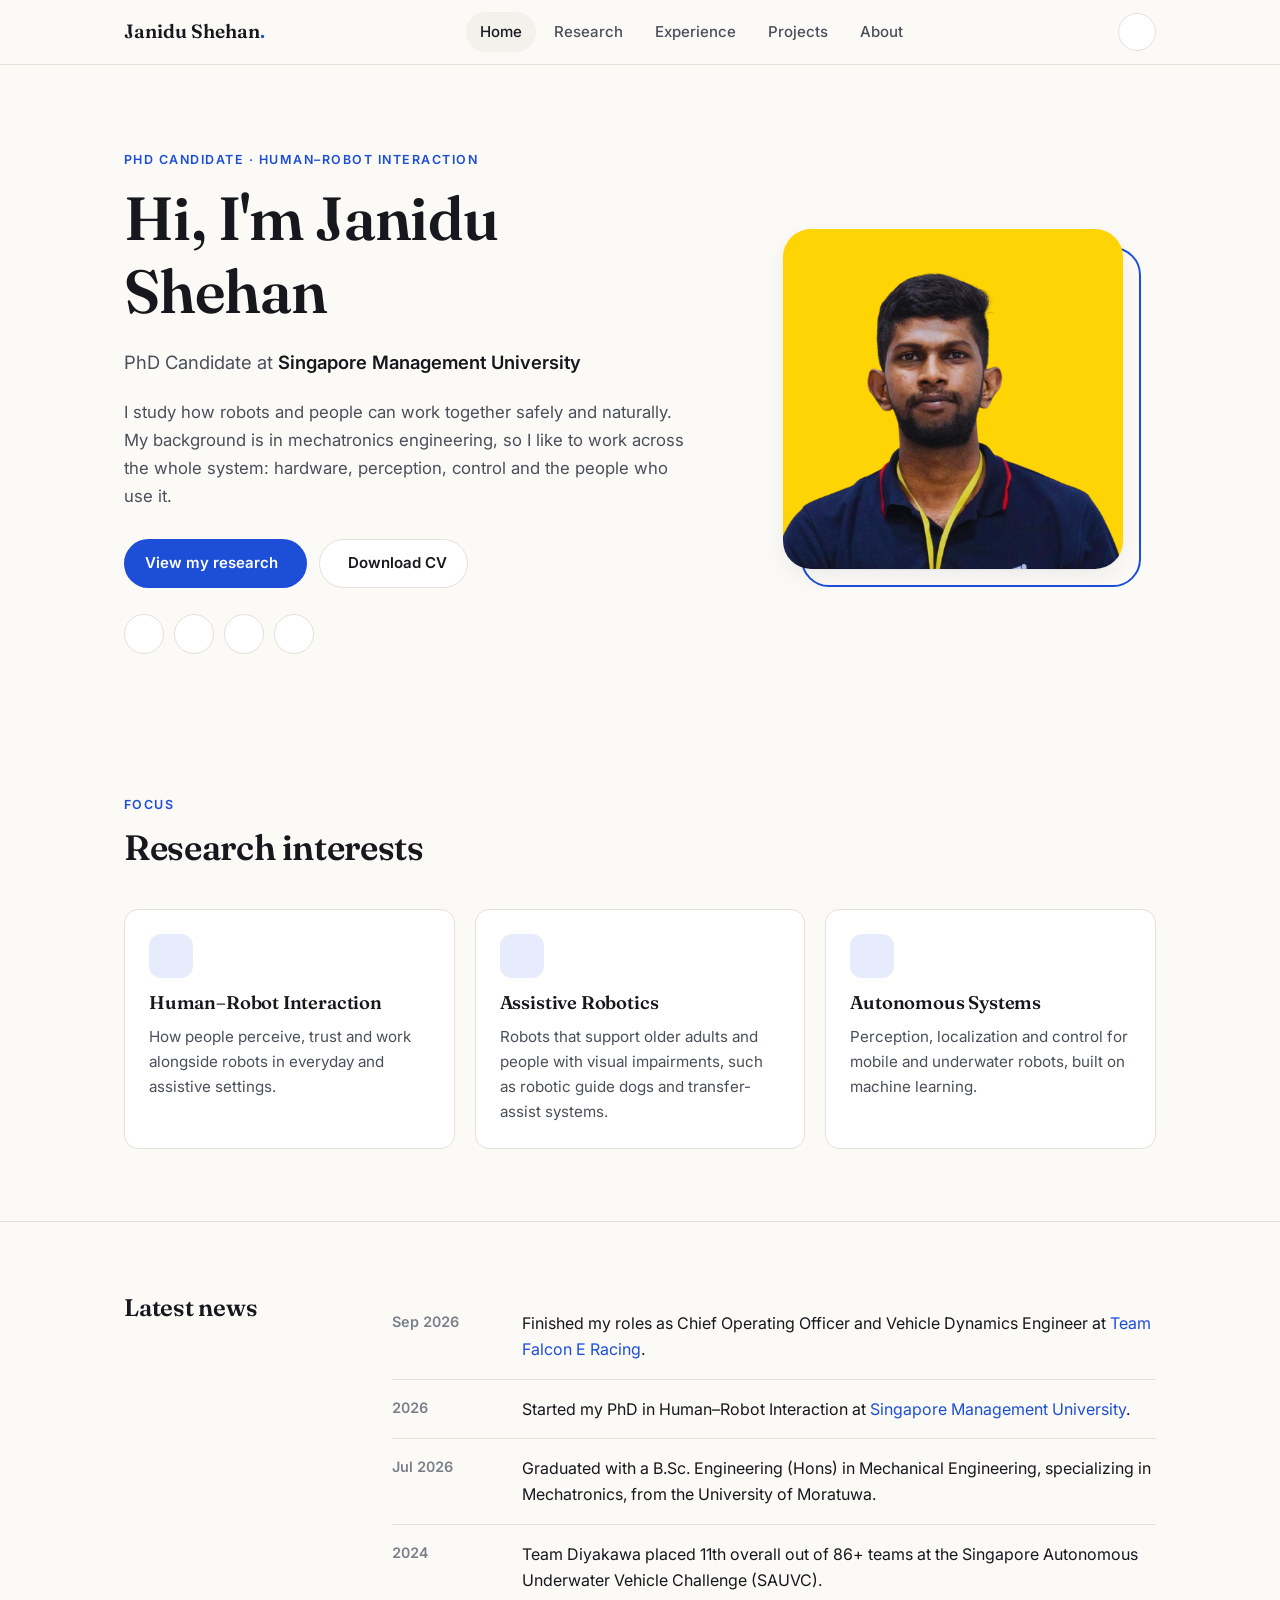
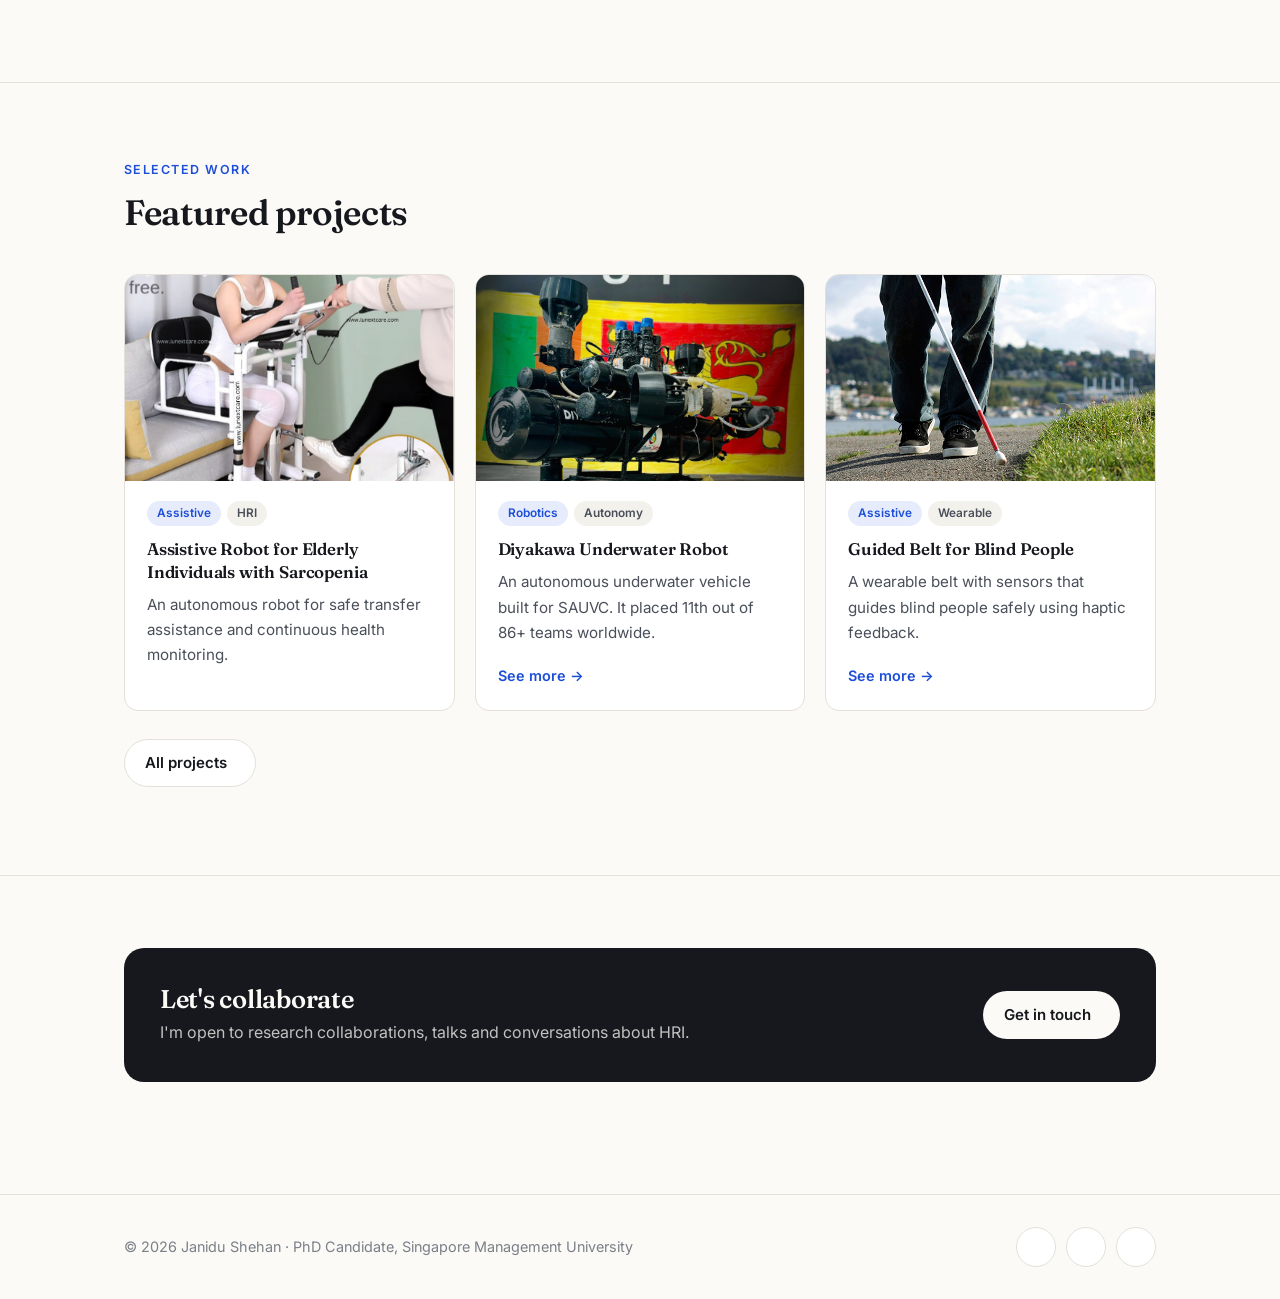
==== commit ea339c0b: "changes1025" ====
--- a/index.html
+++ b/index.html
@@ -1,577 +1,177 @@
-<!DOCTYPE html>
-<html lang="en">
-<head>
-    <meta charset="UTF-8">
-    <meta name="viewport" content="width=device-width, initial-scale=1.0">
-    <title>Janidu Shehan's Portfolio</title>
-    
-    <link rel="preconnect" href="https://fonts.googleapis.com">
-    <link rel="preconnect" href="https://fonts.gstatic.com" crossorigin>
-    <link href="https://fonts.googleapis.com/css2?family=Space+Grotesk:wght@400;500;600;700&display=swap" rel="stylesheet">
-    <link rel="stylesheet" href="index.css">
-    <link rel="stylesheet" href="https://unicons.iconscout.com/release/v4.0.0/css/line.css">
-</head>
-<body>
-    <!--==================== HEADER ====================-->
-    <header class="header" id="header">
-        <div class="nav__name">Janidu Shehan</div>
-
-        <!-- Navigation Menu for Desktop -->
-        <nav class="nav__menu-desktop">
-            <ul class="nav__list">
-                <li><a href="#home">Home</a></li>
-                <li><a href="#about">About</a></li>
-                <li><a href="#projects">Projects</a></li>
-                <li><a href="#education">Education</a></li>
-                <li><a href="#contact">Contact</a></li>
-            </ul>
-        </nav>
-    </header>
-    
-    
-    
-    
-    
-    <!--==================== MAIN ====================-->
-    <main class="main">
-        <!--==================== HOME ====================-->
-        <section class="home section" id="home" data-id="home">
-            <div class="home__container container grid">
-                <div class="home__content grid">
-                    <div class="home__data">
-                        <h1 class="home__title">Hi, I'm Janidu Shehan</h1>
-                        <h3 class="home__subtitle">Mechatronics Engineering Undergraduate</h3>
-                        <p class="home__description">I'm a passionate and enthusiastic mechatronic engineering student at the University of Moratuwa. I explore the intersection of mechanical, electrical, and software engineering to create innovative solutions.</p>
-                        <a href="#contact" class="button button--flex">
-                            Contact Me <i class="uil uil-message button__icon"></i>
-                        </a>
-                        
-                        <div class="home__social">
-                            <a href="https://www.linkedin.com/in/janidu-shehan-0a9076200?utm_source=share&utm_campaign=share_via&utm_content=profile&utm_medium=ios_app&lipi=urn%3Ali%3Apage%3Ad_flagship3_profile_view_base%3BbNlo%2BpvkT2uYwaKYyNKErA%3D%3D" target="_blank" class="home__social-icon">
-                                <i class="uil uil-linkedin-alt"></i>
-                            </a>
-                            <a href="https://web.facebook.com/janidu.shehan/" target="_blank" class="home__social-icon">
-                                <i class="uil uil-facebook-f"></i>
-                            </a>
-                            <a href="https://github.com/Janidu-Shehan" target="_blank" class="home__social-icon">
-                                <i class="uil uil-github-alt"></i>
-                            </a>
-                        </div>
-                    </div>
-
-                    <div class="home__img">
-                        <img class="home__profile-img" src="Janidu.png" alt="Janidu Shehan">
-                    </div>
-                </div>
-
-                <div class="home__scroll">
-                    <a href="#about" class="home__scroll-button button--flex">
-                        <i class="uil uil-mouse-alt home__scroll-mouse"></i>
-                        <span class="home__scroll-name">Scroll Down</span>
-                        <i class="uil uil-arrow-down home__scroll-arrow"></i>
-                    </a>
-                </div>
-            </div>
-        </section>
-
-        <!--==================== ABOUT ====================-->
-        <section class="about section" id="about">
-            <div class="about__container container grid">
-                <div class="about__img">
-                    <img src="self.jpg" alt="Profile Picture">
-                </div>
-                <div class="about__data">
-                    <h2 class="about__title">About Me</h2>
-<p class="about__description">
-I am a fourth-year Mechanical Engineering undergraduate specializing in Mechatronics Engineering at the 
-<a href="https://uom.lk/" class="link">University of Moratuwa</a>. I am currently in my 8th semester and have a strong interest in Machine Learning, Robotics, autonomous systems, and microcontroller-based applications.<br><br>
-    
-I previously worked as a Research Assistant at the 
-<a href="https://nus.edu.sg/" class="link">National University of Singapore</a>, where I contributed to cutting-edge research on the development of a guided robotic dog for visually impaired individuals.<br><br>  
-
-In addition, I currently serve as the Chief Operations Officer of 
-<a href="https://falconeracing.lk/" class="link">Team Falcon E Racing</a>, where I apply mechanical engineering principles to real-world motorsport applications. I also previously served as the Chief Corporate Officer, gaining valuable experience in corporate operations and leadership. Furthermore, I am an active member of the 
-<a href="https://www.moraspirit.com/" class="link">IEEE Robotics and Automation Society</a> at the University of Moratuwa, as well as the 
-<a href="https://morahiking.com/" class="link">Mora Hiking Club</a>.<br><br>
-
-I have also completed an internship at 
-<a href="https://www.combank.lk/" class="link">Commercial Bank</a>, where I gained exposure to professional and organizational practices in the banking sector.<br><br>
-
-In my free time, I enjoy playing badminton and cricket, as well as working on small robotics and automation projects.
-</p>
-
-<a href="https://drive.google.com/file/d/1AfuHLkhXb1hMK69la9mtIvUap5GwYzg3/view?usp=sharing" class="download-btn">
-    Download CV <i class="uil uil-download-alt"></i>
-</a>
-                </div>
-            </div>
-        </section><!--==================== Project ====================-->
-<section class="project section" id="projects">
-    <div class="projects-container">
-      <h2>Robotics & Mechanical Engineering Projects</h2>
-      <p>Discover the innovative projects that showcase cutting-edge solutions and my passion for technology in robotics, automation, and beyond.</p>
-      <div class="projects-grid">
-        
-        <!-- First Row of Projects -->
-        <div class="project-card">
-          <div class="project-img">
-            <img src="Diyakawa.jpg" alt="Diyakawa">
-          </div>
-          <h4>Diyakawa Underwater Robot</h4>
-          <p>Diyakawa is an autonomous underwater vehicle (AUV) designed for the SAUVC competition. Equipped with advanced sensors and navigation systems.</p>
-          <a href="https://drive.google.com/file/d/1JPuo8tuUWJCCtixEEU5rSEVRnb4HnbSg/view?usp=drive_link" target="_blank" class="see-more-btn">See More</a>
-        </div>
-  
-        <div class="project-card">
-          <div class="project-img">
-            <img src="rain.jpg" alt="Rainfall Forecasting Platform">
-          </div>
-          <h4>Rainfall Forecasting Platform</h4>
-          <p>Rainfall forecasting platform using PyCharm which integrates the innovative Rainforest algorithm.</p>
-          <a href="https://drive.google.com/file/d/1yKgUcIMYJjT_TtgQOnW6aX3XB7PwKkC-/view?usp=drive_link" target="_blank" class="see-more-btn">See More</a>
-        </div>
-  
-        <div class="project-card">
-          <div class="project-img">
-            <img src="smart aquarium.jpg" alt="Smart Aquarium">
-          </div>
-          <h4>Smart Aquarium</h4>
-          <p>Designed a Smart Aquarium system ensuring a healthier environment for aquatic life with minimal maintenance by integrating Iot.</p>
-          <a href="https://drive.google.com/your_link" target="_blank" class="see-more-btn">See More</a>
-        </div>
-  
-        <div class="project-card">
-          <div class="project-img">
-            <img src="plant.jpg" alt="Plant Disease Detection System">
-          </div>
-          <h4>Plant Disease Detection System</h4>
-          <p>This system uses image processing to identify plant diseases from leaf images and inform farmers remedies for those.</p>
-          <a href="https://drive.google.com/file/d/1yKgUcIMYJjT_TtgQOnW6aX3XB7PwKkC-/view?usp=drive_link" target="_blank" class="see-more-btn">See More</a>
-        </div>
-        
-        <!-- Second Row of Projects -->
-        <div class="project-card">
-          <div class="project-img">
-            <img src="table.jpg" alt="Retractable Wood Table">
-          </div>
-          <h4>Portable Retractable Wood Table</h4>
-          <p>The Portable Retractable Wood Table is a versatile and compact piece of furniture designed for easy handling, usage,
-            transportation, and storage</p>
-          <a href="https://docs.google.com/presentation/d/191firjqHZA8aDeOVagi-dzm7ZOom0FAR/edit?usp=sharing&ouid=116233717061136752529&rtpof=true&sd=true" target="_blank" class="see-more-btn">See More</a>
-        </div>
-
-        <div class="project-card">
-            <div class="project-img">
-                <img src="download.webp" alt="Snake Robot">
-            </div>
-            <h4>Snake Robot</h4>
-            <p>The Snake Robot is a bio-inspired robotic system designed for enhanced maneuverability in confined spaces, with applications in search and rescue of victims in collapsed building environments.</p>
-            <a href="https://drive.google.com/drive/folders/112mvcP2iasCFU_wZ6E-MYtew_8sSMf0C?usp=drive_link" target="_blank" class="see-more-btn">See More</a>
-        </div>
-        
-
-        <div class="project-card">
-            <div class="project-img">
-                <img src="coconut.jpg" alt="Coconut Mill">
-            </div>
-            <h4>Optimizing Production Line</h4>
-            <p>Developed and implemented process improvements in the production line of a coconut mill, focusing on enhancing efficiency, reducing waste, and increasing overall productivity.</p>
-            <a href="https://drive.google.com/file/d/15gvzbxELsHIS7APAZWAWMrhJKzcW1u-b/view?usp=sharing" target="_blank" class="see-more-btn">See More</a>
-        </div>
-
-        <div class="project-card">
-            <div class="project-img">
-                <img src="blind.jpg" alt="Guided Belt for Blind Person">
-            </div>
-            <h4>Guided Belt for Blind Person</h4>
-            <p>Designed and proposed a wearable guided belt equipped with sensors to assist blind individuals in navigating safely from one location to another by providing haptic feedback.</p>
-            <a href="https://drive.google.com/file/d/1Me8ic1AidbtBzQ2K1n-lH2GnsyM14Oun/view?usp=sharing" target="_blank" class="see-more-btn">See More</a>
-        </div>
-
-        <div class="project-card">
-            <div class="project-img">
-                <img src="Greenhouse.jpg" alt="Automated Temperature Control Room">
-            </div>
-            <h4>Globally Controlled Automated Temperature Control Room</h4>
-            <p>Developed an automated room temperature control system targeting for a green house. The system enables real-time monitoring and global automatic control to a set point through IoT connectivity, integrating sensors,control algorithms(PID), and a remote user interface for efficient thermal management.</p>
-            <a href="https://drive.google.com/file/d/1yyxTE9z9cJAATI0UNEpRbqoa7vWCovcL/view?usp=sharing" target="_blank" class="see-more-btn">See More</a>
-        </div> 
-
-        <div class="project-card">
-            <div class="project-img">
-                <img src="mems.png" alt="MEMS Blood Plasma Separation">
-            </div>
-            <h4>MEMS-Based Blood Plasma Separation Using Dielectrophoresis</h4>
-            <p>Designed a microelectromechanical system (MEMS) for blood plasma separation utilizing dielectrophoretic forces. The project focuses on microchannel design, electrode configuration, material selection, and simulation of cell separation behavior for biomedical applications.</p>
-            <a href="https://uniofmora-my.sharepoint.com/:b:/g/personal/shehanmkj_21_uom_lk/IQC3hERAxxmASLJVkSvl0gAPAc90qsxNHuE6Dy4ceXesusU?e=tA8pp7" target="_blank" class="see-more-btn">See More</a>
-        </div>
-
-        <div class="project-card">
-            <div class="project-img">
-                <img src="teaser.png" alt="Depth Estimation Research Paper">
-            </div>
-            <h4>Replication of Depth Estimation Research Paper</h4>
-            <p>Replicated and validated a depth estimation research study by implementing the proposed methodology and algorithms. The project involves reproducing experimental results, analyzing model performance, and application in real world applications</p>
-            <a href="https://drive.google.com/file/d/1yQmxom14U6qc-6o3wlT3wQ_FTUz27zq8/view?usp=sharing" target="_blank" class="see-more-btn">See More</a>
-        </div>
-
-        <div class="project-card">
-            <div class="project-img">
-                <img src="autonomous.jpg" alt="Mobile Robot Localization Using UWB">
-            </div>
-            <h4>Indoor Mobile Robot Localization Using UWB Beacons in a Warehouse Environment</h4>
-            <p>Design and implement an Extended Kalman Filter in MATLAB to estimate the position and orientation of a mobile robot using only range-based measurements from fixed anchors. Performance evaluated through MATLAB simulations, trajectory analysis, and RMSE metrics.</p>
-            <a href="https://drive.google.com/file/d/1yQmxom14U6qc-6o3wlT3wQ_FTUz27zq8/view?usp=sharing" target="_blank" class="see-more-btn">See More</a>
-        </div>
-
-        <div class="project-card">
-            <div class="project-img">
-                <img src="patient.png" alt="Autonomous Assistive Robot for Elderly">
-            </div>
-            <h4>Design and Development of an Autonomous Assistive Robot for Safe Transfer and Continuous Health Monitoring of Elderly Individuals with Sarcopenia(Ongoing)</h4>
-            <p>Designing an autonomous robot system focused on safe transfer assistance and continuous health monitoring for elderly individuals with sarcopenia. The project integrates mechanical design, control systems, and health monitoring sensors for comprehensive patient care.</p>
-            <a target="_blank" class="see-more-btn">See More</a>
-        </div>
-        
-        
-      </div>
-    </div>
-</section>
-
-
-<!--==================== Education ====================-->
-
-<!-- Education Section -->
-<section id="education">
-    <div class="timeline-container">
-        <div class="timeline-section">
-            <h2>🎓 Education</h2>
-
-            <div class="timeline-item">
-                <div class="timeline-content">
-                    <h3>B.Sc. Engineering (Hons) in Mechanical Engineering</h3>
-                    <p>Specialized in Mechatronics Engineering</p>
-                    <p>University of Moratuwa, Moratuwa, Sri Lanka</p>
-                    <span class="date">March 2022 - Present</span>
-                </div>
-            </div>
-
-            <div class="timeline-item">
-                <div class="timeline-content">
-                    <h3>GCE Advanced Level - Physical Science Stream</h3>
-                    <p>Richmond College, Galle, Sri Lanka</p>
-                    <p>Z-Score: 2.614</p>
-                    <p>Combined Mathematics, Physics, Chemistry</p>
-                    <span class="date">April 2007 - Dec 2020</span>
-                </div>
-            </div>
-
-            <div class="timeline-item">
-                <div class="timeline-content">
-                    <h3>GCE Ordinary Level - English Medium; 9A’s</h3>
-                    <p>Richmond College, Galle, Sri Lanka</p>
-                    <p>Including English Literature, Business Studies and Accounting, ICT</p>
-                    <span class="date">April 2007 - Dec 2020</span>
-                </div>
-            </div>
-
-            <div class="timeline-item">
-                <div class="timeline-content">
-                    <h3>Diploma in English</h3>
-                    <p>Sangharama English School</p>
-                    <span class="date">Jan 2012 - Dec 2016</span>
-                </div>
-            </div>
-        </div>
-
-        <!-- Additional Certifications Section -->
-        <div class="timeline-section">
-            <h2>📚 Online Certifications & Courses</h2>
-
-            <div class="timeline-item">
-                <div class="timeline-content">
-                    <ul>
-                        <li>Supervised Machine Learning: Regression and Classification - Coursera</li>
-                        <li>AI for Everyone - Coursera</li>
-                        <li>Starting with Altium Designer - Coursera</li>
-                        <li>Python for Data Science, AI and Development - Coursera</li>
-                        <li>The Raspberry Pi Platform and Python Programming for the Raspberry Pi - Coursera</li>
-                        <li>Introduction to Generative AI - Coursera</li>
-                        <li>C++ Object Basics: Functions, Recursion, and Objects - Coursera</li>
-                        <li>Starting With Altium Designer - Udemy</li>
-                        <li>MATLAB Onramp - Coursera</li>
-                        <li>Introduction to Internet of Things and Embedded Systems - Coursera</li>
-                        <li>Deep Learning with PyTorch: Siamese Network - Coursera</li>
-                        <li>How Diffusion Models Work - Coursera</li>
-                        <li>Deep Learning with PyTorch: Generative Adversarial Network - Coursera</li>
-                        <li>Aerial Robotics - Coursera</li>
-                        <li>Introduction to Self Driving Cars - Coursera</li>
-                    </ul>
-                </div>
-            </div>
-        </div>
-    </div>
-</section>
-
-<!-- Work Section -->
-<section id="work">
-    <div class="timeline-container">
-        <div class="timeline-section">
-            <h2>💼 Working Experience</h2>
-
-            <div class="timeline-item">
-                <div class="timeline-content">
-                    <h3>Chief Operational Officer</h3>
-                    <p>Falcon E Racing</p>
-                    <span class="date">2025 - Present</span>
-                </div>
-            </div>
-
-            <div class="timeline-item">
-                <div class="timeline-content">
-                    <h3>Chief Corporate Officer</h3>
-                    <p>Moraspirit</p>
-                    <span class="date">2025 - Present</span>
-                </div>
-            </div>
-
-            <div class="timeline-item">
-                <div class="timeline-content">
-                    <h3>Research Intern</h3>
-                    <p>National University of Singapore (NUS)</p>
-                    <span class="date">2024 - 2025</span>
-                </div>
-            </div>
-
-            <div class="timeline-item">
-                <div class="timeline-content">
-                    <h3>Pillar Head - Corporate Development Pillar</h3>
-                    <p>MoraSpirit, University Sport Media Organization, Sri Lanka</p>
-                    <span class="date">March 2024 - April 2025</span>
-                </div>
-            </div>
-        </div>
-    </div>
-</section>
-
-
-        <!--==================== Skills section ====================-->
-        <section class="skills-section" id="skills">
-            <div class="skills-container">
-                <h2>Skills</h2>
-                <div class="skills-grid">
-        
-                    <!-- Languages Section -->
-                    <div class="skills-category">
-                        <input type="checkbox" id="languages" class="toggle">
-                        <label for="languages" class="skills-toggle">🧑‍💻 Languages <span>&#9662;</span></label>
-                        <div class="skills-content">
-                            <ul>
-                                <li>English (Professional Proficiency)</li>
-                                <li>Sinhala (Native Proficiency)</li>
-                            </ul>
-                        </div>
-                    </div>
-        
-                    <!-- Computer Languages Section -->
-                    <div class="skills-category">
-                        <input type="checkbox" id="computer-languages" class="toggle">
-                        <label for="computer-languages" class="skills-toggle">💻 Computer Languages <span>&#9662;</span></label>
-                        <div class="skills-content">
-                            <ul>
-                                <li>Python</li>
-                                <li>C</li>
-                                <li>C++</li>
-                            </ul>
-                        </div>
-                    </div>
-        
-                    <!-- Design & Simulation Software -->
-                    <div class="skills-category">
-                        <input type="checkbox" id="design-simulation" class="toggle">
-                        <label for="design-simulation" class="skills-toggle">🔧 Design & Simulation Software <span>&#9662;</span></label>
-                        <div class="skills-content">
-                            <ul>
-                                <li>PCB Designing (Altium)</li>
-                                <li>3D Designing (SolidWorks, AutoCAD, Solid Edge)</li>
-                                <li>Robot Operating System (ROS)</li>
-                                <li>MATLAB</li>
-                                <li>FluidSim</li>
-                                <li>COMSOL Multiphysics</li>
-                                <li>Ansys</li>
-                                <li>Gazebo</li>
-                            </ul>
-                        </div>
-                    </div>
-
-                    <!-- Productivity & Media Tools -->
-                    <div class="skills-category">
-                        <input type="checkbox" id="productivity-media" class="toggle">
-                        <label for="productivity-media" class="skills-toggle">🛠️ Productivity & Media Tools <span>&#9662;</span></label>
-                        <div class="skills-content">
-                            <ul>
-                                <li>MS Office</li>
-                                <li>Trello</li>
-                                <li>Social Media Management</li>
-                                <li>Video Editing (Premier Pro, Canva)</li>
-                            </ul>
-                        </div>
-                    </div>
-
-        
-                    <!-- Frameworks & Embedded Systems Section -->
-                    <div class="skills-category">
-                        <input type="checkbox" id="frameworks" class="toggle">
-                        <label for="frameworks" class="skills-toggle">⚙️ Frameworks & Embedded Systems <span>&#9662;</span></label>
-                        <div class="skills-content">
-                            <ul>
-                                <li>PyTorch</li>
-                                <li>OpenCV</li>
-                                <li>TensorFlow</li>
-                                <li>Raspberry Pi</li>
-                                <li>Arduino  Node MCU</li>
-                                <li>Jetson Nano</li>
-                            </ul>
-                        </div>
-                    </div>
-        
-                    <!-- Soft Skills Section -->
-                    <div class="skills-category">
-                        <input type="checkbox" id="soft-skills" class="toggle">
-                        <label for="soft-skills" class="skills-toggle">📈 Soft Skills <span>&#9662;</span></label>
-                        <div class="skills-content">
-                            <ul>
-                                <li>Time Management</li>
-                                <li>Communication</li>
-                                <li>Leadership, Time Management</li>
-                                <li>Fast Learning</li>
-                                <li>Teamwork</li>
-                                <li>People Management</li>
-                            </ul>
-                        </div>
-                    </div>
-        
-                    <!-- Sports Section -->
-                    <div class="skills-category">
-                        <input type="checkbox" id="sports" class="toggle">
-                        <label for="sports" class="skills-toggle">🏅 Sports <span>&#9662;</span></label>
-                        <div class="skills-content">
-                            <ul>
-                                <li>Badminton</li>
-                                <li>Swimming</li>
-                                <li>Hockey</li>
-                                <li>Cricket</li>
-                            </ul>
-                        </div>
-                    </div>
-        
-                </div>
-            </div>
-        </section>
-        
-        <!--==================== Achievements====================-->
-        <section class="awards-section" id="awards">
-            <h2 class="section-title">Awards & Scholarships</h2>
-            <div class="awards-timeline">
-                <div class="award-card">
-                    <h3>Mahapola Higher Education (Merit) Scholarship</h3>
-                    <p>August 2022</p>
-                    <p>For outstanding performance in GCE A/L Examination (All Island Rank 96).</p>
-                </div>
-                <div class="award-card">
-                    <h3>11th Place in Singapore Autonomous Underwater Robot Competition</h3>
-                    <p>2024</p>
-                    <p>Team Diyakawa secured the Overall 11th place from 86+ competitors worldwide.</p>
-                </div>
-                <div class="award-card">
-                    <h3>Selected for Top Entries | Build2Gether 2.0</h3>
-                    <p>2024</p>
-                    <p>Build2Gether 2.0 is an innovation challenge spotlighting the transformative role of assistive technologies for people with disabilities.</p>
-                </div>
-            </div>
-        </section>
-        
-        <!--==================== CONTACT ====================-->
-        <section class="contact section" id="contact">
-            <div class="contact__container container grid">
-                <div class="contact__data">
-                    <h2 class="contact__title">Contact Me</h2>
-                    <p class="contact__description">Feel free to reach out to me for any inquiries.</p>
-                    
-                    <div class="contact-info">
-                        <div class="contact-details">
-                            <i class="uil uil-envelope"></i>
-                            <p><strong>Email</strong><br>janidushehan09@gmail.com</a></p>
-                        </div>
-                        
-                        <div class="contact-details">
-                            <i class="uil uil-whatsapp"></i>
-                            <p><a href="https://wa.me/+94773689283" target="_blank"><strong>WhatsApp</strong></a><br>+94773689283</p>
-                        </div>
-                        <div class="contact-details">
-                            <i class="uil uil-phone"></i>
-                            <p><strong>Call Me</strong><br>+94773689283</p>
-                        </div>
-                    </div>
-        <!--
-                    <form onsubmit="sendEmail(); this.reset(); return false;" class="contact__form grid">
-                        <input type="text" id="name" class="contact__input" placeholder="Enter Your Full Name" required>
-                        <input type="email" id="email" class="contact__input" placeholder="Enter your Email Address" required>
-                        <textarea id="message" class="contact__textarea" placeholder="Enter your Message" required></textarea>
-                        <button type="submit" class="button contact__button">Send Message <i class="uil uil-message button__icon"></i></button>
-                    </form>
-                    
-                    <script src="https://smtpjs.com/v3/smtp.js"></script>
-                    <script>
-                        function sendEmail() {
-                            var name = document.getElementById("name").value;
-                            var email = document.getElementById("email").value;
-                            var message = document.getElementById("message").value;
-                            
-                            Email.send({
-                                Host: "smtp.elasticemail.com",
-                                Username: "janidushehan09@gmail.com",
-                                Password: "8A9F898DFDA6D5A13687E9E1BEDB3C69B179",
-                                To: 'janidushehan09@gmail.com',
-                                From: email,
-                                Subject: "New Contact Form Enquiry from " + name,
-                                Body: "Name: " + name + "<br>Email: " + email + "<br>Message: " + message
-                            }).then(
-                                message => alert("Message sent successfully!")
-                            ).catch(
-                                error => alert("Failed to send message: " + error)
-                            );
-                        }
-                    </script>
-                    -->
-                    
-        </section>
-        </main>
-        
-    </main>
-
-    <!--==================== FOOTER ====================-->
-    <footer class="footer">
-        <div class="footer__container container">
-            <h3 class="footer__title1">Janidu Shehan</h3>
-            <h1 class="footer__title2" style="font-size: smaller;">Engineering Undergraduate</h1>
-
-            <div class="footer__social">
-                <a href="https://www.linkedin.com/in/janidu-shehan-0a9076200?utm_source=share&utm_campaign=share_via&utm_content=profile&utm_medium=ios_app&lipi=urn%3Ali%3Apage%3Ad_flagship3_profile_view_base%3BbNlo%2BpvkT2uYwaKYyNKErA%3D%3D" target="_blank" class="home__social-icon">
-                    <i class="uil uil-linkedin-alt"></i>
-                </a>
-                <a href="https://web.facebook.com/janidu.shehan/" target="_blank" class="home__social-icon">
-                    <i class="uil uil-facebook-f"></i>
-                </a>
-                <a href="https://github.com/Janidu-Shehan" target="_blank" class="home__social-icon">
-                    <i class="uil uil-github-alt"></i>
-                </a>
-            </div>
-            <p class="footer__copy">&copy; 2025 Janidu Shehan.</p> 
-            <p class="footer__copy"></p>All rights reserved.</p>
-        </div>
-    </footer>
-
-    <script src="app.js"></script>
-</body>
-</html>
+<!DOCTYPE html>
+<html lang="en">
+<head>
+    <meta charset="UTF-8">
+    <meta name="viewport" content="width=device-width, initial-scale=1.0">
+    <title>Janidu Shehan | PhD Candidate, Human–Robot Interaction</title>
+    <meta name="description" content="Janidu Shehan is a PhD candidate in Human–Robot Interaction at Singapore Management University.">
+    <link rel="preconnect" href="https://fonts.googleapis.com">
+    <link rel="preconnect" href="https://fonts.gstatic.com" crossorigin>
+    <link href="https://fonts.googleapis.com/css2?family=Fraunces:opsz,wght@9..144,500;9..144,600&family=Inter:wght@400;500;600;700&display=swap" rel="stylesheet">
+    <link rel="stylesheet" href="https://unicons.iconscout.com/release/v4.0.0/css/line.css">
+    <link rel="stylesheet" href="assets/css/style.css">
+    <script src="assets/js/main.js"></script>
+</head>
+<body>
+    <!--==================== HEADER ====================-->
+    <header class="site-header">
+        <nav class="nav container">
+            <a href="index.html" class="brand">Janidu Shehan<span>.</span></a>
+            <ul class="nav-links">
+                <li><a href="index.html">Home</a></li>
+                <li><a href="research.html">Research</a></li>
+                <li><a href="experience.html">Experience</a></li>
+                <li><a href="projects.html">Projects</a></li>
+                <li><a href="about.html">About</a></li>
+            </ul>
+            <div class="nav-actions">
+                <button class="icon-btn" data-theme-toggle aria-label="Toggle theme"><i class="uil uil-moon"></i></button>
+                <button class="icon-btn menu-btn" data-menu-toggle aria-label="Open menu" aria-expanded="false"><i class="uil uil-bars"></i></button>
+            </div>
+        </nav>
+    </header>
+
+    <main>
+        <!--==================== HERO ====================-->
+        <section class="hero">
+            <div class="container hero-grid">
+                <div>
+                    <span class="eyebrow">PhD Candidate · Human–Robot Interaction</span>
+                    <h1>Hi, I'm Janidu Shehan</h1>
+                    <p class="role">PhD Candidate at <strong>Singapore Management University</strong></p>
+                    <p class="lede">I study how robots and people can work together safely and naturally. My background is in mechatronics engineering, so I like to work across the whole system: hardware, perception, control and the people who use it.</p>
+                    <div class="btn-row">
+                        <a href="research.html" class="btn btn-primary">View my research <i class="uil uil-arrow-right"></i></a>
+                        <a href="https://drive.google.com/file/d/1AfuHLkhXb1hMK69la9mtIvUap5GwYzg3/view?usp=sharing" target="_blank" rel="noopener" class="btn btn-ghost"><i class="uil uil-file-download-alt"></i> Download CV</a>
+                    </div>
+                    <div class="socials">
+                        <a href="https://www.linkedin.com/in/janidu-shehan-0a9076200" target="_blank" rel="noopener" aria-label="LinkedIn"><i class="uil uil-linkedin-alt"></i></a>
+                        <a href="https://github.com/Janidu-Shehan" target="_blank" rel="noopener" aria-label="GitHub"><i class="uil uil-github-alt"></i></a>
+                        <a href="mailto:janidushehan09@gmail.com" aria-label="Email"><i class="uil uil-envelope"></i></a>
+                        <a href="https://web.facebook.com/janidu.shehan/" target="_blank" rel="noopener" aria-label="Facebook"><i class="uil uil-facebook-f"></i></a>
+                    </div>
+                </div>
+                <div class="hero-photo">
+                    <img src="Janidu.png" alt="Portrait of Janidu Shehan">
+                </div>
+            </div>
+        </section>
+
+        <!--==================== RESEARCH INTERESTS ====================-->
+        <section class="section">
+            <div class="container">
+                <div class="section-head">
+                    <span class="eyebrow">Focus</span>
+                    <h2>Research interests</h2>
+                </div>
+                <div class="grid-3">
+                    <div class="card">
+                        <div class="card-icon"><i class="uil uil-users-alt"></i></div>
+                        <h3>Human–Robot Interaction</h3>
+                        <p>How people perceive, trust and work alongside robots in everyday and assistive settings.</p>
+                    </div>
+                    <div class="card">
+                        <div class="card-icon"><i class="uil uil-heart-medical"></i></div>
+                        <h3>Assistive Robotics</h3>
+                        <p>Robots that support older adults and people with visual impairments, such as robotic guide dogs and transfer-assist systems.</p>
+                    </div>
+                    <div class="card">
+                        <div class="card-icon"><i class="uil uil-robot"></i></div>
+                        <h3>Autonomous Systems</h3>
+                        <p>Perception, localization and control for mobile and underwater robots, built on machine learning.</p>
+                    </div>
+                </div>
+            </div>
+        </section>
+
+        <!--==================== NEWS ====================-->
+        <section class="section">
+            <div class="container split">
+                <h2>Latest news</h2>
+                <ul class="news">
+                    <li>
+                        <time>Sep 2026</time>
+                        <span>Finished my roles as Chief Operating Officer and Vehicle Dynamics Engineer at <a href="https://falconeracing.lk/" target="_blank" rel="noopener">Team Falcon E Racing</a>.</span>
+                    </li>
+                    <li>
+                        <time>2026</time>
+                        <span>Started my PhD in Human–Robot Interaction at <a href="https://www.smu.edu.sg/" target="_blank" rel="noopener">Singapore Management University</a>.</span>
+                    </li>
+                    <li>
+                        <time>Jul 2026</time>
+                        <span>Graduated with a B.Sc. Engineering (Hons) in Mechanical Engineering, specializing in Mechatronics, from the University of Moratuwa.</span>
+                    </li>
+                    <li>
+                        <time>2024</time>
+                        <span>Team Diyakawa placed 11th overall out of 86+ teams at the Singapore Autonomous Underwater Vehicle Challenge (SAUVC).</span>
+                    </li>
+                </ul>
+            </div>
+        </section>
+
+        <!--==================== FEATURED PROJECTS ====================-->
+        <section class="section">
+            <div class="container">
+                <div class="section-head">
+                    <span class="eyebrow">Selected work</span>
+                    <h2>Featured projects</h2>
+                </div>
+                <div class="grid-3">
+                    <article class="card project">
+                        <div class="project-media"><img src="patient.png" alt="Assistive robot for elderly care" loading="lazy"></div>
+                        <div class="project-body">
+                            <div class="tags"><span class="tag accent">Assistive</span><span class="tag">HRI</span></div>
+                            <h3>Assistive Robot for Elderly Individuals with Sarcopenia</h3>
+                            <p>An autonomous robot for safe transfer assistance and continuous health monitoring.</p>
+                        </div>
+                    </article>
+                    <article class="card project">
+                        <div class="project-media"><img src="Diyakawa.jpg" alt="Diyakawa underwater robot" loading="lazy"></div>
+                        <div class="project-body">
+                            <div class="tags"><span class="tag accent">Robotics</span><span class="tag">Autonomy</span></div>
+                            <h3>Diyakawa Underwater Robot</h3>
+                            <p>An autonomous underwater vehicle built for SAUVC. It placed 11th out of 86+ teams worldwide.</p>
+                            <a class="project-link" href="https://drive.google.com/file/d/1JPuo8tuUWJCCtixEEU5rSEVRnb4HnbSg/view?usp=drive_link" target="_blank" rel="noopener">See more →</a>
+                        </div>
+                    </article>
+                    <article class="card project">
+                        <div class="project-media"><img src="blind.jpg" alt="Guided belt for blind people" loading="lazy"></div>
+                        <div class="project-body">
+                            <div class="tags"><span class="tag accent">Assistive</span><span class="tag">Wearable</span></div>
+                            <h3>Guided Belt for Blind People</h3>
+                            <p>A wearable belt with sensors that guides blind people safely using haptic feedback.</p>
+                            <a class="project-link" href="https://drive.google.com/file/d/1Me8ic1AidbtBzQ2K1n-lH2GnsyM14Oun/view?usp=sharing" target="_blank" rel="noopener">See more →</a>
+                        </div>
+                    </article>
+                </div>
+                <p style="margin-top: 28px;"><a href="projects.html" class="btn btn-ghost">All projects <i class="uil uil-arrow-right"></i></a></p>
+            </div>
+        </section>
+
+        <!--==================== CTA ====================-->
+        <section class="section">
+            <div class="container">
+                <div class="cta">
+                    <div>
+                        <h2>Let's collaborate</h2>
+                        <p>I'm open to research collaborations, talks and conversations about HRI.</p>
+                    </div>
+                    <a href="about.html#contact" class="btn btn-primary">Get in touch <i class="uil uil-message"></i></a>
+                </div>
+            </div>
+        </section>
+    </main>
+
+    <!--==================== FOOTER ====================-->
+    <footer class="site-footer">
+        <div class="container footer-inner">
+            <span>&copy; <span id="year">2026</span> Janidu Shehan · PhD Candidate, Singapore Management University</span>
+            <div class="socials">
+                <a href="https://www.linkedin.com/in/janidu-shehan-0a9076200" target="_blank" rel="noopener" aria-label="LinkedIn"><i class="uil uil-linkedin-alt"></i></a>
+                <a href="https://github.com/Janidu-Shehan" target="_blank" rel="noopener" aria-label="GitHub"><i class="uil uil-github-alt"></i></a>
+                <a href="mailto:janidushehan09@gmail.com" aria-label="Email"><i class="uil uil-envelope"></i></a>
+            </div>
+        </div>
+    </footer>
+</body>
+</html>
--- a/assets/css/style.css
+++ b/assets/css/style.css
@@ -0,0 +1,538 @@
+/* ==========================================================
+   Janidu Shehan — personal site
+   ========================================================== */
+
+:root {
+  --bg: #fbfaf7;
+  --surface: #ffffff;
+  --surface-2: #f3f1ec;
+  --ink: #16181d;
+  --ink-2: #4a4f59;
+  --ink-3: #7a7f88;
+  --line: #e4e1da;
+  --accent: #1d4ed8;
+  --accent-ink: #ffffff;
+  --accent-soft: #e6ecfb;
+  --highlight: #f6c90e;
+  --shadow: 0 1px 2px rgba(20, 20, 30, .04), 0 8px 24px rgba(20, 20, 30, .06);
+  --radius: 14px;
+  --maxw: 1080px;
+  --serif: "Fraunces", Georgia, "Times New Roman", serif;
+  --sans: "Inter", system-ui, -apple-system, "Segoe UI", Roboto, sans-serif;
+}
+
+@media (prefers-color-scheme: dark) {
+  :root:not([data-theme="light"]) {
+    --bg: #0f1115;
+    --surface: #161a20;
+    --surface-2: #1c2129;
+    --ink: #eceef2;
+    --ink-2: #b4b9c3;
+    --ink-3: #868c97;
+    --line: #262c35;
+    --accent: #7aa2ff;
+    --accent-ink: #0f1115;
+    --accent-soft: #1b2540;
+    --shadow: 0 1px 2px rgba(0, 0, 0, .3), 0 8px 24px rgba(0, 0, 0, .25);
+  }
+}
+
+:root[data-theme="dark"] {
+  --bg: #0f1115;
+  --surface: #161a20;
+  --surface-2: #1c2129;
+  --ink: #eceef2;
+  --ink-2: #b4b9c3;
+  --ink-3: #868c97;
+  --line: #262c35;
+  --accent: #7aa2ff;
+  --accent-ink: #0f1115;
+  --accent-soft: #1b2540;
+  --shadow: 0 1px 2px rgba(0, 0, 0, .3), 0 8px 24px rgba(0, 0, 0, .25);
+}
+
+/* ---------- Base ---------- */
+*, *::before, *::after { box-sizing: border-box; }
+
+html { scroll-behavior: smooth; }
+
+body {
+  margin: 0;
+  background: var(--bg);
+  color: var(--ink);
+  font-family: var(--sans);
+  font-size: 16px;
+  line-height: 1.65;
+  -webkit-font-smoothing: antialiased;
+}
+
+img { max-width: 100%; display: block; }
+
+[hidden] { display: none !important; }
+
+a { color: var(--accent); text-decoration: none; }
+a:hover { text-decoration: underline; text-underline-offset: 3px; }
+
+h1, h2, h3, h4 {
+  font-family: var(--serif);
+  font-weight: 600;
+  line-height: 1.2;
+  margin: 0 0 .5em;
+  letter-spacing: -.01em;
+}
+
+p { margin: 0 0 1em; }
+
+.container {
+  width: 100%;
+  max-width: var(--maxw);
+  margin: 0 auto;
+  padding: 0 24px;
+}
+
+.section { padding: 72px 0; }
+.section + .section { border-top: 1px solid var(--line); }
+
+.eyebrow {
+  display: inline-block;
+  font-size: .78rem;
+  font-weight: 600;
+  letter-spacing: .12em;
+  text-transform: uppercase;
+  color: var(--accent);
+  margin-bottom: .75rem;
+}
+
+.section-head { margin-bottom: 40px; max-width: 680px; }
+.section-head h2 { font-size: clamp(1.7rem, 3vw, 2.2rem); }
+.section-head p { color: var(--ink-2); margin: 0; }
+
+.muted { color: var(--ink-3); }
+
+/* ---------- Header / nav ---------- */
+.site-header {
+  position: sticky;
+  top: 0;
+  z-index: 50;
+  background: color-mix(in srgb, var(--bg) 85%, transparent);
+  backdrop-filter: saturate(1.4) blur(10px);
+  -webkit-backdrop-filter: saturate(1.4) blur(10px);
+  border-bottom: 1px solid var(--line);
+}
+
+.nav {
+  display: flex;
+  align-items: center;
+  justify-content: space-between;
+  height: 64px;
+}
+
+.brand {
+  font-family: var(--serif);
+  font-size: 1.2rem;
+  font-weight: 600;
+  color: var(--ink);
+}
+.brand:hover { text-decoration: none; }
+.brand span { color: var(--accent); }
+
+.nav-links {
+  display: flex;
+  align-items: center;
+  gap: 4px;
+  list-style: none;
+  margin: 0;
+  padding: 0;
+}
+
+.nav-links a {
+  display: block;
+  padding: 8px 14px;
+  border-radius: 999px;
+  color: var(--ink-2);
+  font-size: .94rem;
+  font-weight: 500;
+}
+.nav-links a:hover { color: var(--ink); background: var(--surface-2); text-decoration: none; }
+.nav-links a[aria-current="page"] { color: var(--ink); background: var(--surface-2); }
+
+.nav-actions { display: flex; align-items: center; gap: 4px; }
+
+.icon-btn {
+  display: inline-grid;
+  place-items: center;
+  width: 38px;
+  height: 38px;
+  border: 1px solid var(--line);
+  border-radius: 999px;
+  background: var(--surface);
+  color: var(--ink-2);
+  font-size: 1.15rem;
+  cursor: pointer;
+}
+.icon-btn:hover { color: var(--ink); }
+
+.menu-btn { display: none; }
+
+@media (max-width: 760px) {
+  .menu-btn { display: inline-grid; }
+  .nav-links {
+    position: absolute;
+    top: 64px;
+    left: 0;
+    right: 0;
+    flex-direction: column;
+    align-items: stretch;
+    gap: 0;
+    padding: 8px 16px 16px;
+    background: var(--bg);
+    border-bottom: 1px solid var(--line);
+    display: none;
+  }
+  .nav-links.open { display: flex; }
+  .nav-links a { border-radius: 10px; padding: 12px 14px; }
+}
+
+/* ---------- Buttons ---------- */
+.btn {
+  display: inline-flex;
+  align-items: center;
+  gap: 8px;
+  padding: 11px 20px;
+  border-radius: 999px;
+  border: 1px solid transparent;
+  font-weight: 600;
+  font-size: .94rem;
+  cursor: pointer;
+  transition: transform .15s ease, background .15s ease;
+}
+.btn:hover { text-decoration: none; transform: translateY(-1px); }
+.btn-primary { background: var(--accent); color: var(--accent-ink); }
+.btn-ghost { background: var(--surface); color: var(--ink); border-color: var(--line); }
+.btn-ghost:hover { background: var(--surface-2); }
+
+.btn-row { display: flex; flex-wrap: wrap; gap: 12px; }
+
+/* ---------- Hero ---------- */
+.hero { padding: 80px 0 64px; }
+
+.hero-grid {
+  display: grid;
+  grid-template-columns: 1.4fr 1fr;
+  gap: 56px;
+  align-items: center;
+}
+
+.hero h1 {
+  font-size: clamp(2.4rem, 5.5vw, 3.8rem);
+  margin-bottom: .3em;
+}
+
+.hero .role {
+  font-size: 1.15rem;
+  color: var(--ink-2);
+  margin-bottom: 1.4rem;
+}
+.hero .role strong { color: var(--ink); font-weight: 600; }
+
+.hero .lede { font-size: 1.05rem; color: var(--ink-2); max-width: 560px; margin-bottom: 1.8rem; }
+
+.hero-photo {
+  position: relative;
+  justify-self: center;
+  width: min(340px, 100%);
+}
+.hero-photo img {
+  width: 100%;
+  aspect-ratio: 1;
+  object-fit: cover;
+  border-radius: 28px;
+  box-shadow: var(--shadow);
+}
+.hero-photo::before {
+  content: "";
+  position: absolute;
+  inset: 18px -18px -18px 18px;
+  border: 2px solid var(--accent);
+  border-radius: 28px;
+  z-index: -1;
+}
+
+.socials { display: flex; gap: 10px; margin-top: 1.6rem; }
+.socials a {
+  display: inline-grid;
+  place-items: center;
+  width: 40px;
+  height: 40px;
+  border-radius: 999px;
+  border: 1px solid var(--line);
+  background: var(--surface);
+  color: var(--ink-2);
+  font-size: 1.2rem;
+}
+.socials a:hover { color: var(--accent); border-color: var(--accent); text-decoration: none; }
+
+@media (max-width: 860px) {
+  .hero { padding: 48px 0 40px; }
+  .hero-grid { grid-template-columns: 1fr; gap: 40px; }
+  .hero-photo { order: -1; width: min(240px, 70%); }
+}
+
+/* ---------- Page header (inner pages) ---------- */
+.page-head { padding: 64px 0 24px; }
+.page-head h1 { font-size: clamp(2.1rem, 4.5vw, 3rem); }
+.page-head p { color: var(--ink-2); max-width: 640px; font-size: 1.05rem; margin: 0; }
+
+/* ---------- Cards / grids ---------- */
+.grid-2 { display: grid; grid-template-columns: repeat(2, 1fr); gap: 20px; }
+.grid-3 { display: grid; grid-template-columns: repeat(3, 1fr); gap: 20px; }
+
+@media (max-width: 900px) { .grid-3 { grid-template-columns: repeat(2, 1fr); } }
+@media (max-width: 620px) { .grid-2, .grid-3 { grid-template-columns: 1fr; } }
+
+.card {
+  background: var(--surface);
+  border: 1px solid var(--line);
+  border-radius: var(--radius);
+  padding: 24px;
+}
+.card h3 { font-size: 1.15rem; }
+.card p { color: var(--ink-2); font-size: .95rem; }
+.card p:last-child { margin-bottom: 0; }
+
+.card-icon {
+  display: inline-grid;
+  place-items: center;
+  width: 44px;
+  height: 44px;
+  border-radius: 12px;
+  background: var(--accent-soft);
+  color: var(--accent);
+  font-size: 1.35rem;
+  margin-bottom: 14px;
+}
+
+/* Project cards */
+.project {
+  display: flex;
+  flex-direction: column;
+  overflow: hidden;
+  padding: 0;
+  transition: transform .2s ease, box-shadow .2s ease;
+}
+.project:hover { transform: translateY(-3px); box-shadow: var(--shadow); }
+.project-media { aspect-ratio: 16 / 10; background: var(--surface-2); overflow: hidden; }
+.project-media img { width: 100%; height: 100%; object-fit: cover; }
+.project-body { display: flex; flex-direction: column; flex: 1; padding: 20px 22px 22px; }
+.project-body h3 { font-size: 1.05rem; line-height: 1.35; }
+.project-body p { flex: 1; }
+.project-link { font-weight: 600; font-size: .9rem; margin-top: 4px; }
+.project-link.disabled { color: var(--ink-3); pointer-events: none; }
+
+.tags { display: flex; flex-wrap: wrap; gap: 6px; margin-bottom: 12px; }
+.tag {
+  font-size: .74rem;
+  font-weight: 600;
+  padding: 3px 10px;
+  border-radius: 999px;
+  background: var(--surface-2);
+  color: var(--ink-2);
+}
+.tag.accent { background: var(--accent-soft); color: var(--accent); }
+
+.chips { display: flex; flex-wrap: wrap; gap: 8px; }
+.chip {
+  padding: 7px 14px;
+  border-radius: 999px;
+  border: 1px solid var(--line);
+  background: var(--surface);
+  font-size: .9rem;
+  color: var(--ink-2);
+}
+
+/* Filter bar */
+.filters { display: flex; flex-wrap: wrap; gap: 8px; margin-bottom: 28px; }
+.filter {
+  padding: 8px 16px;
+  border-radius: 999px;
+  border: 1px solid var(--line);
+  background: var(--surface);
+  color: var(--ink-2);
+  font: inherit;
+  font-size: .9rem;
+  font-weight: 500;
+  cursor: pointer;
+}
+.filter:hover { color: var(--ink); }
+.filter.active { background: var(--ink); color: var(--bg); border-color: var(--ink); }
+
+/* ---------- News list ---------- */
+.news { list-style: none; margin: 0; padding: 0; }
+.news li {
+  display: grid;
+  grid-template-columns: 110px 1fr;
+  gap: 20px;
+  padding: 16px 0;
+  border-bottom: 1px solid var(--line);
+}
+.news li:last-child { border-bottom: 0; }
+.news time { color: var(--ink-3); font-size: .9rem; font-weight: 600; font-variant-numeric: tabular-nums; }
+@media (max-width: 520px) { .news li { grid-template-columns: 1fr; gap: 2px; } }
+
+/* ---------- Timeline ---------- */
+.timeline { position: relative; margin: 0; padding: 0; list-style: none; }
+.timeline::before {
+  content: "";
+  position: absolute;
+  left: 7px;
+  top: 8px;
+  bottom: 8px;
+  width: 2px;
+  background: var(--line);
+}
+.timeline > li { position: relative; padding: 0 0 32px 40px; }
+.timeline > li:last-child { padding-bottom: 0; }
+.timeline > li::before {
+  content: "";
+  position: absolute;
+  left: 0;
+  top: 6px;
+  width: 16px;
+  height: 16px;
+  border-radius: 50%;
+  background: var(--bg);
+  border: 3px solid var(--accent);
+}
+.timeline > li.past::before { border-color: var(--ink-3); }
+
+.tl-head {
+  display: flex;
+  flex-wrap: wrap;
+  justify-content: space-between;
+  gap: 4px 16px;
+  align-items: baseline;
+}
+.tl-head h3 { font-size: 1.15rem; margin: 0; }
+.tl-date { color: var(--ink-3); font-size: .88rem; font-weight: 600; white-space: nowrap; }
+.tl-org { color: var(--ink-2); font-weight: 500; margin: 2px 0 8px; }
+.tl-org a { color: inherit; border-bottom: 1px dotted var(--ink-3); }
+.tl-org a:hover { color: var(--accent); text-decoration: none; }
+.timeline p, .timeline li li { color: var(--ink-2); font-size: .95rem; }
+.timeline ul { margin: 6px 0 0; padding-left: 18px; }
+
+.roles { list-style: none; margin: 8px 0 0; padding: 0; }
+.roles li {
+  display: flex;
+  justify-content: space-between;
+  gap: 12px;
+  padding: 8px 0;
+  border-top: 1px dashed var(--line);
+  font-size: .95rem;
+}
+.roles li span:last-child { color: var(--ink-3); white-space: nowrap; font-size: .88rem; font-weight: 600; }
+
+/* ---------- Publications ---------- */
+.pub-list { list-style: none; margin: 0; padding: 0; counter-reset: pub; }
+.pub {
+  display: grid;
+  grid-template-columns: 64px 1fr;
+  gap: 20px;
+  padding: 24px 0;
+  border-bottom: 1px solid var(--line);
+}
+.pub:first-child { padding-top: 0; }
+.pub-year { font-family: var(--serif); font-size: 1.3rem; font-weight: 600; color: var(--ink-3); }
+.pub-title { font-family: var(--serif); font-size: 1.12rem; font-weight: 600; color: var(--ink); margin-bottom: 4px; }
+.pub-authors { color: var(--ink-2); font-size: .95rem; margin-bottom: 2px; }
+.pub-authors .me { color: var(--ink); font-weight: 600; text-decoration: underline; text-decoration-color: var(--highlight); text-decoration-thickness: 3px; text-underline-offset: 3px; }
+.pub-venue { color: var(--ink-3); font-size: .92rem; font-style: italic; margin-bottom: 10px; }
+.pub-links { display: flex; flex-wrap: wrap; gap: 8px; }
+.pub-links a {
+  font-size: .8rem;
+  font-weight: 600;
+  padding: 4px 12px;
+  border-radius: 999px;
+  border: 1px solid var(--line);
+  color: var(--ink-2);
+}
+.pub-links a:hover { color: var(--accent); border-color: var(--accent); text-decoration: none; }
+@media (max-width: 520px) { .pub { grid-template-columns: 1fr; gap: 4px; } }
+
+.empty-state {
+  padding: 28px;
+  border: 1px dashed var(--line);
+  border-radius: var(--radius);
+  color: var(--ink-2);
+  text-align: center;
+}
+
+/* ---------- Two-column layout ---------- */
+.split { display: grid; grid-template-columns: 220px 1fr; gap: 48px; }
+.split > h2 { font-size: 1.5rem; }
+@media (max-width: 760px) { .split { grid-template-columns: 1fr; gap: 20px; } }
+
+.bio-grid { display: grid; grid-template-columns: 1fr 1.6fr; gap: 56px; align-items: start; }
+.bio-grid .hero-photo { justify-self: start; }
+@media (max-width: 860px) {
+  .bio-grid { grid-template-columns: 1fr; gap: 40px; }
+  .bio-grid .hero-photo { width: min(240px, 70%); }
+}
+
+.stack { display: grid; gap: 20px; }
+
+.prose p { color: var(--ink-2); font-size: 1.02rem; }
+.prose p:first-child { color: var(--ink); font-size: 1.12rem; }
+
+/* Skills */
+.skill-group h3 { font-family: var(--sans); font-size: .82rem; font-weight: 700; letter-spacing: .1em; text-transform: uppercase; color: var(--ink-3); margin-bottom: 12px; }
+.skill-group + .skill-group { margin-top: 28px; }
+
+/* Certifications */
+.cert-list { columns: 2; column-gap: 32px; margin: 0; padding-left: 18px; color: var(--ink-2); font-size: .95rem; }
+.cert-list li { break-inside: avoid; margin-bottom: 6px; }
+@media (max-width: 620px) { .cert-list { columns: 1; } }
+
+/* Contact */
+.contact-list { display: grid; gap: 12px; }
+.contact-item {
+  display: flex;
+  align-items: center;
+  gap: 14px;
+  padding: 16px 18px;
+  border: 1px solid var(--line);
+  border-radius: var(--radius);
+  background: var(--surface);
+  color: var(--ink);
+}
+.contact-item:hover { border-color: var(--accent); text-decoration: none; }
+.contact-item i { font-size: 1.4rem; color: var(--accent); }
+.contact-item small { display: block; color: var(--ink-3); font-size: .8rem; }
+
+/* CTA band */
+.cta {
+  display: flex;
+  flex-wrap: wrap;
+  align-items: center;
+  justify-content: space-between;
+  gap: 20px;
+  padding: 36px;
+  border-radius: 20px;
+  background: var(--ink);
+  color: var(--bg);
+}
+.cta h2 { margin: 0 0 4px; font-size: 1.6rem; }
+.cta p { margin: 0; opacity: .75; }
+.cta .btn-primary { background: var(--bg); color: var(--ink); }
+
+/* ---------- Footer ---------- */
+.site-footer { border-top: 1px solid var(--line); padding: 32px 0; margin-top: 40px; }
+.footer-inner {
+  display: flex;
+  flex-wrap: wrap;
+  align-items: center;
+  justify-content: space-between;
+  gap: 16px;
+  color: var(--ink-3);
+  font-size: .9rem;
+}
+.footer-inner .socials { margin: 0; }
